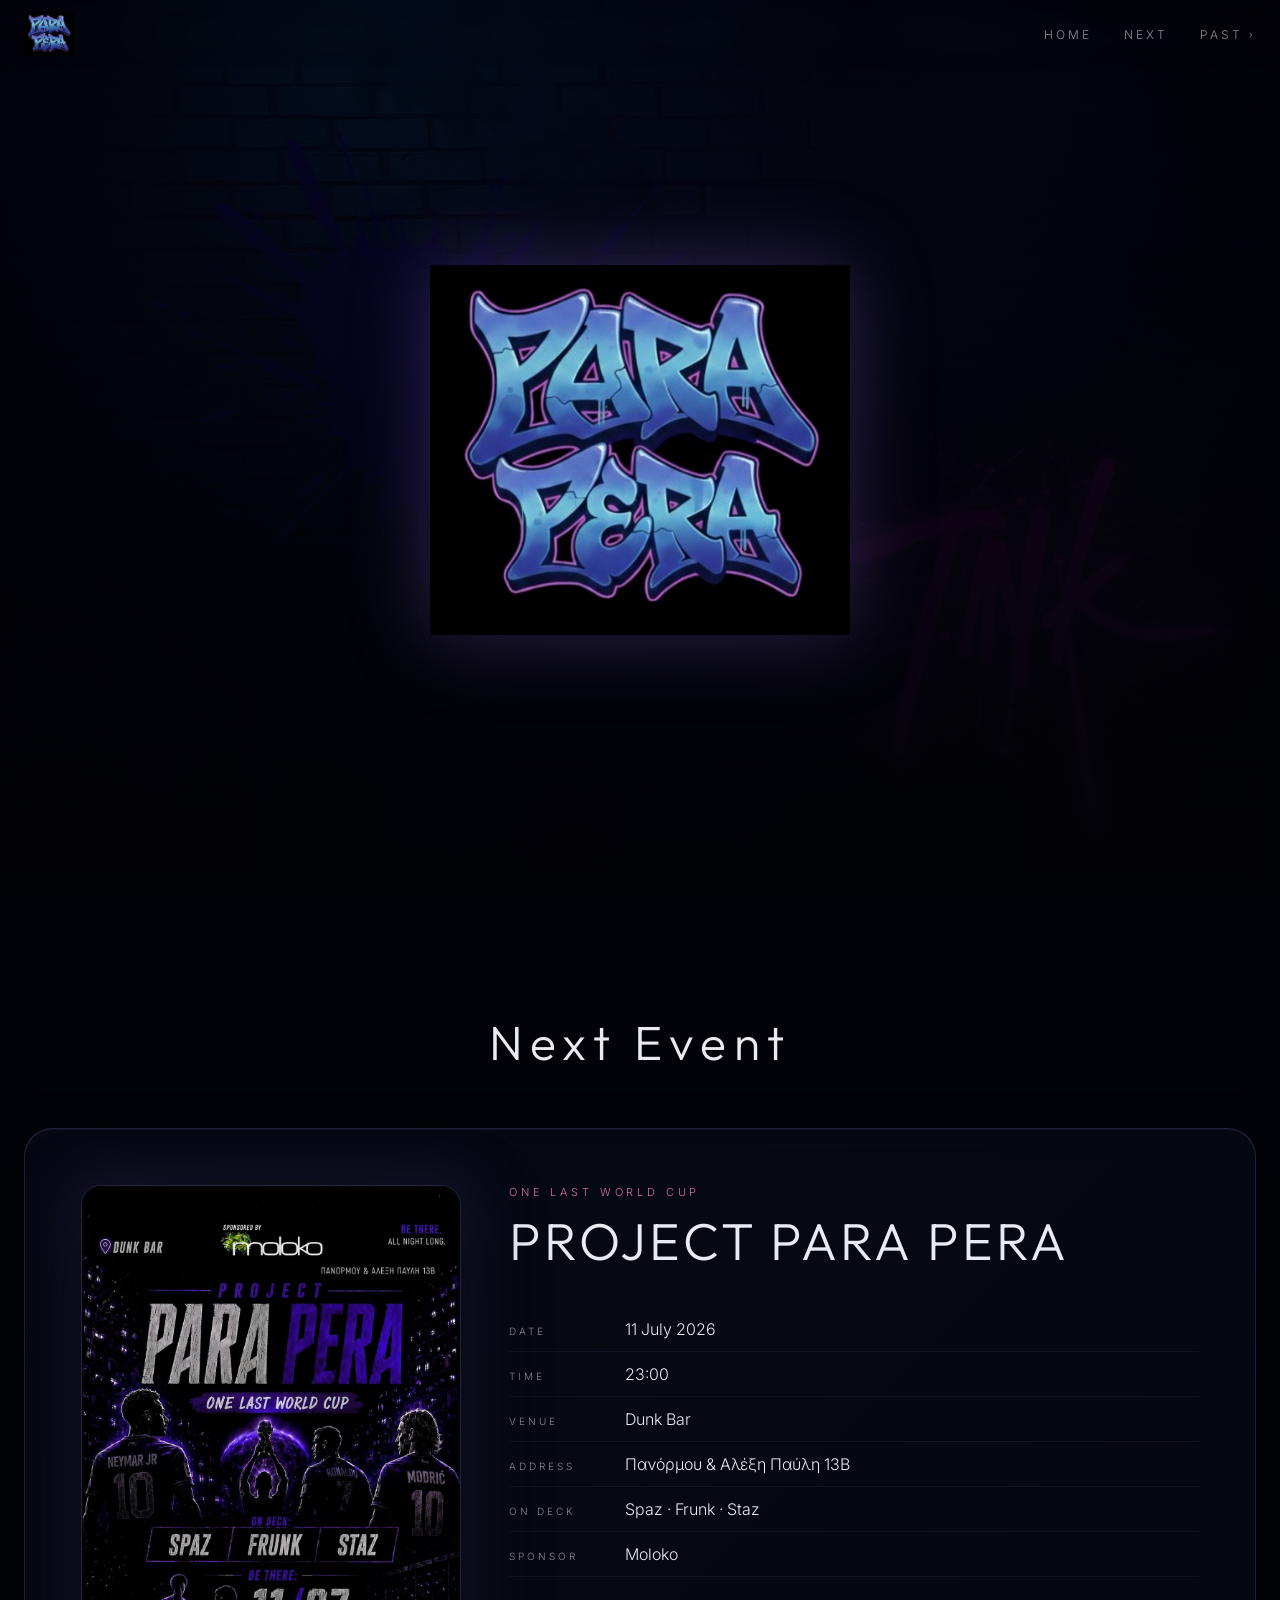
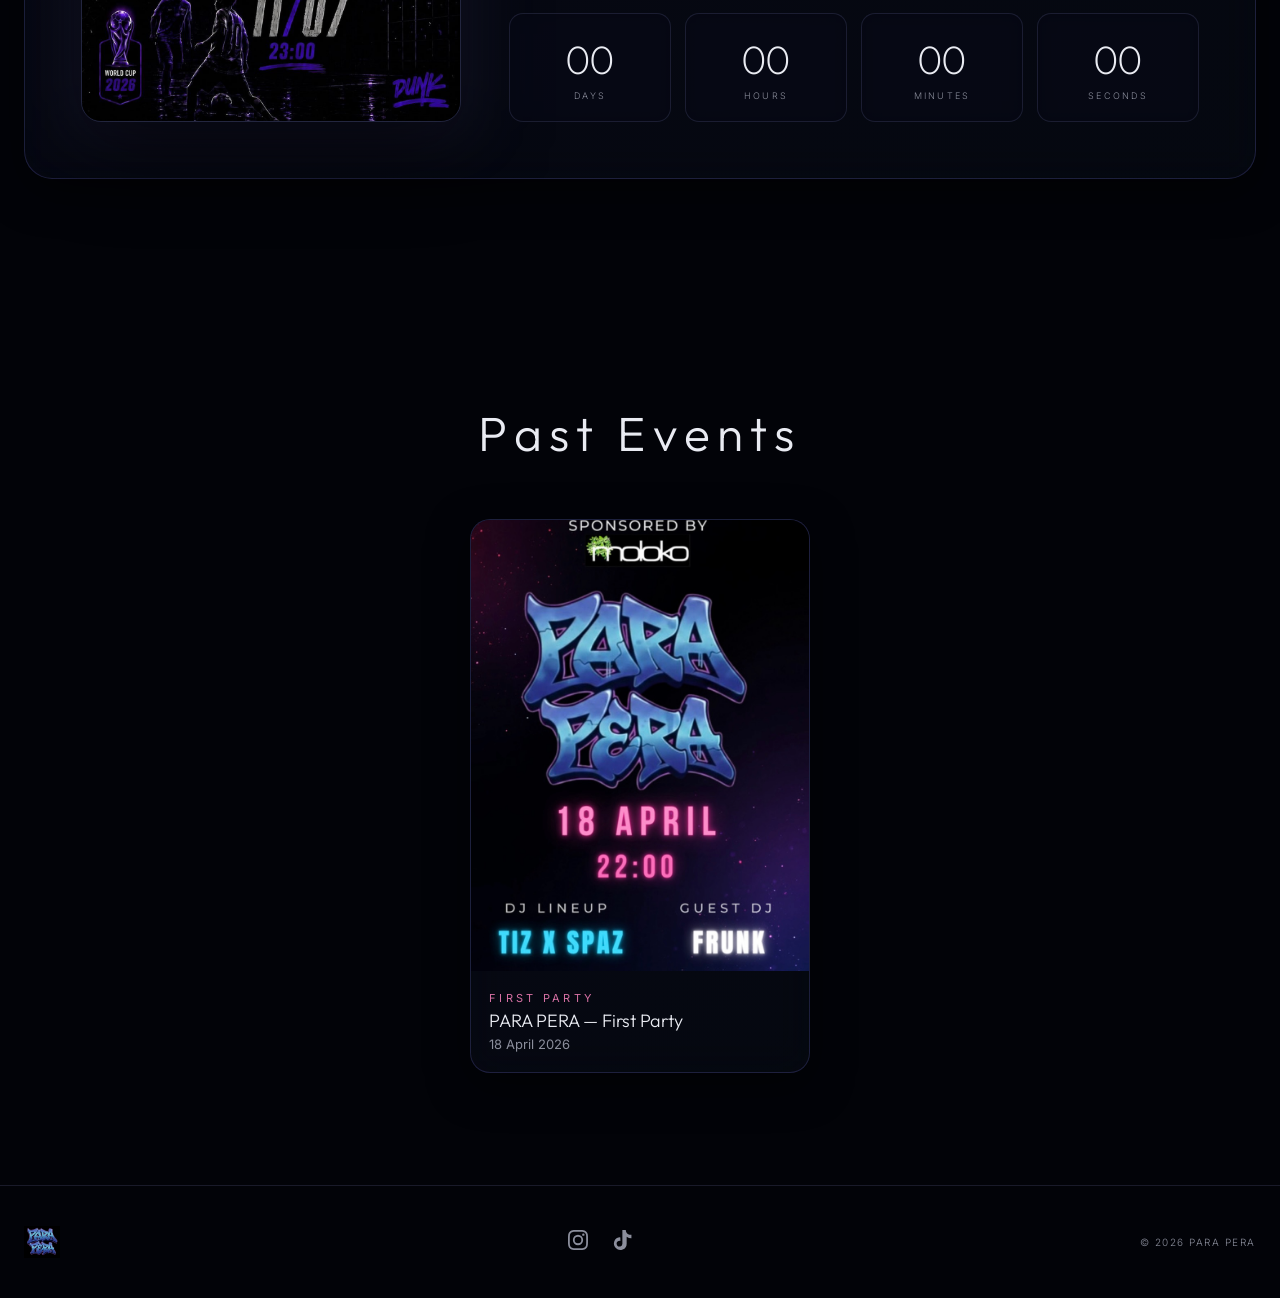
==== index.html @ e9bfa55a "Add files via upload" ====
<!DOCTYPE html>
<html lang="el">
<head>
<meta charset="UTF-8">
<meta name="viewport" content="width=device-width, initial-scale=1">
<title>PARA PERA</title>
<meta name="description" content="Underground luxury nightclub events. Explore the next event, photo gallery, and follow PARA PERA.">
<meta name="theme-color" content="#050505">
<meta property="og:title" content="PARA PERA — We Create Memories">
<meta property="og:description" content="Underground luxury nightclub events. Neon nights, unforgettable memories.">
<meta property="og:type" content="website">
<meta name="twitter:card" content="summary_large_image">

<link rel="preconnect" href="https://fonts.googleapis.com">
<link rel="preconnect" href="https://fonts.gstatic.com" crossorigin>
<link href="https://fonts.googleapis.com/css2?family=Outfit:wght@200;300;400;500&family=Inter:wght@300;400;500&display=swap" rel="stylesheet">
<link rel="stylesheet" href="styles.css">
</head>
<body>

<!--  NAV  -->
<header class="site-nav">
  <div class="nav-inner">
    <a href="#home" class="nav-logo">
      <img src="logo.png" alt="PARA PERA">
    </a>
    <nav class="nav-links">
      <a href="#home" class="nav-link">Home</a>
      <a href="#next" class="nav-link">Next</a>
      <div class="nav-past" id="navPast">
        <button class="nav-past-trigger" id="navPastTrigger">
          Past <span class="chev">›</span>
        </button>
        <div class="glass-card nav-past-menu" id="navPastMenu"></div>
      </div>
    </nav>
    <button class="nav-mobile-btn" id="mobileBtn">Menu</button>
  </div>
  <div class="glass-card nav-mobile-menu" id="mobileMenu">
    <a href="#home" class="nav-link">Home</a>
    <a href="#next" class="nav-link">Next</a>
    <div id="mobilePastList"></div>
  </div>
</header>

<!-- ============ HERO ============ -->
<section class="hero" id="home">
  <div class="hero-purple-bg"></div>
  <video class="hero-video" autoplay muted loop playsinline poster="hero-bg.jpg">
    <source src="hero.mov" type="video/mp4">
    <source src="hero.mov" type="video/quicktime">
  </video>
  <div class="hero-fade"></div>
  <div class="hero-inner">
    <img src="logo.png" alt="PARA PERA" class="hero-logo animate-float">
  </div>
</section>

<!-- ============ NEXT EVENT ============ -->
<section class="section" id="next">
  <div class="section-inner">
    <h2 class="section-title font-display">Next Event</h2>

    <div class="glass-card event-card-lg">
      <div class="event-grid-lg">

        <div class="poster-wrap-lg">
          <div class="poster-glow"></div>
          <img id="nextPoster" src="" alt="Event poster">
        </div>

        <div class="event-info-lg">
          <p id="nextTagline" class="event-tagline-lg"></p>
          <h3 id="nextName" class="event-name-lg font-display"></h3>

          <dl class="event-details-lg">
            <div class="event-row-lg"><dt>Date</dt><dd id="nextDate"></dd></div>
            <div class="event-row-lg"><dt>Time</dt><dd id="nextTime"></dd></div>
            <div class="event-row-lg"><dt>Venue</dt><dd id="nextVenue"></dd></div>
            <div class="event-row-lg"><dt>Address</dt><dd id="nextAddress"></dd></div>
            <div class="event-row-lg"><dt>On Deck</dt><dd id="nextOnDeck"></dd></div>
            <div class="event-row-lg"><dt>Sponsor</dt><dd id="nextSponsor"></dd></div>
          </dl>

          <div class="countdown-lg" id="countdown">
            <div class="countdown-unit-lg"><span class="countdown-num-lg" id="cdD">--</span><span class="countdown-label-lg">Days</span></div>
            <div class="countdown-unit-lg"><span class="countdown-num-lg" id="cdH">--</span><span class="countdown-label-lg">Hours</span></div>
            <div class="countdown-unit-lg"><span class="countdown-num-lg" id="cdM">--</span><span class="countdown-label-lg">Minutes</span></div>
            <div class="countdown-unit-lg"><span class="countdown-num-lg" id="cdS">--</span><span class="countdown-label-lg">Seconds</span></div>
          </div>
        </div>

      </div>
    </div>
  </div>
</section>

<!-- ============ PAST EVENTS ============ -->
<section class="section" id="past">
  <div class="section-inner">
    <h2 class="section-title font-display">Past Events</h2>
    <div class="past-grid" id="pastGrid"></div>
  </div>
</section>

<!-- ============ FOOTER ============ -->
<footer class="site-footer">
  <div class="footer-inner">
    <a href="#home" class="footer-logo"><img src="logo.png" alt="PARA PERA"></a>
    <div class="footer-social">
      <a href="https://www.instagram.com/paraperaproject/" target="_blank" rel="noopener noreferrer" aria-label="Instagram">
        <svg viewBox="0 0 24 24" fill="currentColor"><path d="M12 2c2.717 0 3.056.01 4.122.06 1.065.05 1.79.217 2.428.465.66.254 1.216.598 1.772 1.153.509.5.902 1.105 1.153 1.772.247.637.415 1.363.465 2.428.047 1.066.06 1.405.06 4.122 0 2.717-.01 3.056-.06 4.122-.05 1.065-.218 1.79-.465 2.428a4.883 4.883 0 0 1-1.153 1.772c-.5.508-1.104.902-1.772 1.153-.637.247-1.363.415-2.428.465-1.066.047-1.405.06-4.122.06-2.717 0-3.056-.01-4.122-.06-1.065-.05-1.79-.218-2.428-.465a4.89 4.89 0 0 1-1.772-1.153 4.904 4.904 0 0 1-1.153-1.772c-.248-.637-.415-1.363-.465-2.428C2.013 15.056 2 14.717 2 12c0-2.717.01-3.056.06-4.122.05-1.066.217-1.79.465-2.428a4.88 4.88 0 0 1 1.153-1.772A4.897 4.897 0 0 1 5.45 2.525c.638-.248 1.362-.415 2.428-.465C8.944 2.013 9.283 2 12 2zm0 1.802c-2.67 0-2.987.01-4.04.059-.976.045-1.505.207-1.858.344-.466.181-.8.398-1.15.748-.35.35-.566.683-.747 1.15-.137.353-.3.882-.344 1.857-.05 1.053-.06 1.37-.06 4.04 0 2.67.01 2.987.06 4.04.045.976.207 1.505.344 1.858.181.466.397.8.747 1.15.35.35.684.566 1.15.747.353.137.882.3 1.858.344 1.052.05 1.369.06 4.04.06 2.67 0 2.987-.01 4.04-.06.976-.045 1.505-.207 1.857-.344.467-.181.8-.398 1.15-.748.35-.35.566-.683.747-1.15.137-.352.3-.881.344-1.857.05-1.053.06-1.37.06-4.04 0-2.67-.01-2.987-.06-4.04-.045-.976-.207-1.504-.344-1.857a3.097 3.097 0 0 0-.747-1.15 3.098 3.098 0 0 0-1.15-.748c-.352-.137-.881-.3-1.857-.344-1.053-.05-1.37-.06-4.04-.06zm0 3.064a5.135 5.135 0 1 1 0 10.27 5.135 5.135 0 0 1 0-10.27zm0 8.468a3.333 3.333 0 1 0 0-6.666 3.333 3.333 0 0 0 0 6.666zm6.538-8.671a1.2 1.2 0 1 1-2.4 0 1.2 1.2 0 0 1 2.4 0z"/></svg>
      </a>
      <a href="#" aria-label="TikTok">
        <svg viewBox="0 0 24 24" fill="currentColor"><path d="M19.59 6.69a4.83 4.83 0 0 1-3.77-4.25V2h-3.45v13.67a2.89 2.89 0 0 1-5.2 1.74 2.89 2.89 0 0 1 2.31-4.64 2.93 2.93 0 0 1 .88.13V9.4a6.84 6.84 0 0 0-1-.05A6.33 6.33 0 0 0 5.8 20.1a6.34 6.34 0 0 0 10.86-4.43V8.66a8.16 8.16 0 0 0 4.77 1.52V6.7a4.85 4.85 0 0 1-1.84-.01Z"/></svg>
      </a>
    </div>
    <p class="footer-copy">© <span id="year"></span> PARA PERA</p>
  </div>
</footer>

<!-- ============ LIGHTBOX (shared) ============ -->
<div class="lightbox" id="lightbox">
  <span class="lightbox-close" id="lightboxClose">&times;</span>
  <img id="lightboxImg" src="" alt="">
</div>

<script src="events.js"></script>
<script>
  document.getElementById('year').textContent = new Date().getFullYear();

  /* ---------- NEXT EVENT ---------- */
  document.getElementById('nextPoster').src = NEXT_EVENT.poster;
  document.getElementById('nextTagline').textContent = NEXT_EVENT.tagline;
  document.getElementById('nextName').textContent = NEXT_EVENT.name;
  document.getElementById('nextDate').textContent = NEXT_EVENT.date;
  document.getElementById('nextTime').textContent = NEXT_EVENT.time;
  document.getElementById('nextOnDeck').textContent = NEXT_EVENT.onDeck.join(' · ');
  document.getElementById('nextVenue').textContent = NEXT_EVENT.venue || '';
  document.getElementById('nextAddress').textContent = NEXT_EVENT.address || '';
  document.getElementById('nextSponsor').textContent = NEXT_EVENT.sponsor;

  function updateCountdown(){
    const target = new Date(NEXT_EVENT.iso).getTime();
    const diff = Math.max(0, target - Date.now());
    document.getElementById('cdD').textContent = String(Math.floor(diff/86400000)).padStart(2,'0');
    document.getElementById('cdH').textContent = String(Math.floor((diff/3600000)%24)).padStart(2,'0');
    document.getElementById('cdM').textContent = String(Math.floor((diff/60000)%60)).padStart(2,'0');
    document.getElementById('cdS').textContent = String(Math.floor((diff/1000)%60)).padStart(2,'0');
  }
  updateCountdown();
  setInterval(updateCountdown, 1000);

  /* ---------- NAV: past dropdown (desktop) ---------- */
  const navPastTrigger = document.getElementById('navPastTrigger');
  const navPastMenu = document.getElementById('navPastMenu');
  navPastMenu.innerHTML = PAST_EVENTS.map(e =>
    `<a href="past.html?event=${e.slug}">${e.label}</a>`
  ).join('');

  navPastTrigger.addEventListener('click', ()=>{
    navPastTrigger.classList.toggle('open');
    navPastMenu.classList.toggle('open');
  });
  document.addEventListener('click', (e)=>{
    if(!document.getElementById('navPast').contains(e.target)){
      navPastTrigger.classList.remove('open');
      navPastMenu.classList.remove('open');
    }
  });

  /* ---------- NAV: mobile menu ---------- */
  const mobileBtn = document.getElementById('mobileBtn');
  const mobileMenu = document.getElementById('mobileMenu');
  document.getElementById('mobilePastList').innerHTML =
    '<div style="display:flex;flex-direction:column;gap:10px;margin-top:6px;">' +
    PAST_EVENTS.map(e => `<a href="past.html?event=${e.slug}" class="nav-link">${e.label}</a>`).join('') +
    '</div>';

  mobileBtn.addEventListener('click', ()=>{
    const open = mobileMenu.classList.toggle('open');
    mobileBtn.textContent = open ? 'Close' : 'Menu';
  });

  /* ---------- PAST EVENTS GRID ---------- */
  const pastGrid = document.getElementById('pastGrid');
  if(PAST_EVENTS.length === 0){
    pastGrid.innerHTML = '<div class="empty-note">Δεν υπάρχουν past events ακόμα.</div>';
  } else {
    // Use poster as cover if no photos yet, otherwise first photo
    pastGrid.className = PAST_EVENTS.length === 1 ? 'past-grid-single' : 'past-grid';
    pastGrid.innerHTML = PAST_EVENTS.map(e=>{
      const photos = getPhotoUrls(e);
      const cover = photos.length > 0 ? photos[0] : (e.poster || '');
      const cardClass = PAST_EVENTS.length === 1 ? 'glass-card past-card-single' : 'glass-card past-card';
      return `
        <a href="past.html?event=${e.slug}" class="${cardClass}">
          <div class="past-card-img"><img src="${cover}" alt="${e.name}" loading="lazy"></div>
          <div class="past-card-body">
            <div class="past-card-label">${e.label}</div>
            <div class="past-card-name">${e.name}</div>
            <div class="past-card-date">${e.date}</div>
          </div>
        </a>`;
    }).join('');
  }
</script>

</body>
</html>
---- styles.css ----
/* =========================================================
   PARA PERA — design tokens (ίδια παλέτα/αισθητική με το
   Lovable version: deep midnight, muted violet, glass cards)
   ========================================================= */
:root{
  --background: oklch(0.10 0.018 275);
  --foreground: oklch(0.94 0.01 280);
  --surface: oklch(0.14 0.025 275 / 0.7);
  --surface-elevated: oklch(0.18 0.035 275 / 0.75);
  --accent: oklch(0.55 0.14 280);          /* muted violet */
  --accent-soft: oklch(0.65 0.10 250);     /* dusty blue */
  --accent-pink: oklch(0.68 0.14 350);     /* soft rose */
  --muted: oklch(0.18 0.02 275);
  --muted-foreground: oklch(0.65 0.02 275);
  --border: oklch(0.55 0.08 280 / 0.22);
  --font-display: "Outfit", system-ui, sans-serif;
  --font-sans: "Inter", system-ui, sans-serif;
}

*{margin:0; padding:0; box-sizing:border-box; border-color:var(--border);}
html{scroll-behavior:smooth;}
body{
  background-color:var(--background);
  color:var(--foreground);
  font-family:var(--font-sans);
  overflow-x:hidden;
}
::selection{background:var(--accent); color:#fff;}
a{color:inherit; text-decoration:none;}
img{display:block; max-width:100%;}

.font-display{font-family:var(--font-display);}

/* ---------- shared utility classes ---------- */
.glass-card{
  background:linear-gradient(135deg,
    color-mix(in oklab, var(--accent) 6%, transparent),
    color-mix(in oklab, var(--accent-soft) 4%, transparent));
  backdrop-filter:blur(18px) saturate(120%);
  border:1px solid color-mix(in oklab, var(--accent) 25%, transparent);
  box-shadow:0 12px 40px color-mix(in oklab, black 50%, transparent),
             inset 0 1px 0 color-mix(in oklab, white 6%, transparent);
}
.hairline{border:1px solid color-mix(in oklab, var(--accent) 30%, transparent);}
.soft-glow{text-shadow:0 0 18px color-mix(in oklab, var(--accent) 50%, transparent);}

.eyebrow{
  font-size:10px; font-weight:300; letter-spacing:0.35em; text-transform:uppercase;
  color:var(--accent-pink);
}
.muted{color:var(--muted-foreground);}

/* ---------- animations ---------- */
@keyframes float{
  0%,100%{transform:translateY(0);}
  50%{transform:translateY(-10px);}
}
@keyframes fade-up{
  from{opacity:0; transform:translateY(20px);}
  to{opacity:1; transform:translateY(0);}
}
.animate-float{animation:float 8s ease-in-out infinite;}
.fade-up{opacity:0; animation:fade-up 0.9s ease-out forwards;}

@media (prefers-reduced-motion: reduce){
  .animate-float, .fade-up{animation:none !important; opacity:1 !important;}
}

/* ---------- NAV ---------- */
header.site-nav{
  position:fixed; inset:0 0 auto 0;
  z-index:50;
  backdrop-filter:blur(12px);
}
.nav-inner{
  max-width:1280px; margin:0 auto;
  display:flex; align-items:center; justify-content:space-between;
  padding:12px 24px;
}
.nav-logo img{height:44px; width:auto;}
.nav-links{display:flex; align-items:center; gap:32px;}
.nav-link{
  font-size:12px; font-weight:300; letter-spacing:0.25em; text-transform:uppercase;
  color:var(--muted-foreground);
  transition:color .2s;
}
.nav-link:hover{color:var(--foreground);}

.nav-past{position:relative;}
.nav-past-trigger{
  display:flex; align-items:center; gap:6px;
  background:none; border:none; cursor:pointer;
  font:inherit; font-size:12px; font-weight:300; letter-spacing:0.25em; text-transform:uppercase;
  color:var(--muted-foreground);
}
.nav-past-trigger:hover{color:var(--foreground);}
.nav-past-trigger .chev{transition:transform .2s; font-size:10px;}
.nav-past-trigger.open .chev{transform:rotate(90deg);}

.nav-past-menu{
  position:absolute; left:0; top:calc(100% + 10px);
  display:none;
  min-width:160px;
  border-radius:10px;
  padding:8px;
  flex-direction:column;
  z-index:60;
}
.nav-past-menu.open{display:flex;}
.nav-past-menu a{
  border-radius:6px; padding:8px 12px;
  text-align:center;
  font-size:12px; font-weight:300; letter-spacing:0.25em; text-transform:uppercase;
  color:var(--muted-foreground);
  transition:background .2s, color .2s;
}
.nav-past-menu a:hover{background:color-mix(in oklab, var(--accent) 15%, transparent); color:var(--foreground);}

.nav-mobile-btn{
  display:none;
  border:1px solid var(--border);
  border-radius:6px;
  background:none; color:var(--foreground);
  font:inherit; font-size:10px; letter-spacing:0.2em; text-transform:uppercase;
  padding:6px 12px; cursor:pointer;
}
.nav-mobile-menu{
  display:none;
  margin:0 24px 16px;
  padding:24px;
  flex-direction:column;
  gap:16px;
  border-radius:14px;
}
.nav-mobile-menu.open{display:flex;}

@media (max-width:768px){
  .nav-links{display:none;}
  .nav-mobile-btn{display:inline-block;}
}

/* ---------- HERO ---------- */
.hero{
  position:relative;
  min-height:100vh;
  display:flex; align-items:center; justify-content:center;
  overflow:hidden;
  isolation:isolate;
}
.hero-bg{
  position:absolute; inset:0; z-index:-2;
  background-size:cover; background-position:center;
  opacity:0.25;
}
.hero-video{
  position:absolute; inset:0; z-index:-2;
  width:100%; height:100%;
  object-fit:cover;
  opacity:0.35;
}
.hero-fade{
  position:absolute; inset:0; z-index:-1;
  background:linear-gradient(to bottom,
    color-mix(in oklab, var(--background) 70%, transparent),
    color-mix(in oklab, var(--background) 85%, transparent),
    var(--background));
}
.hero-inner{
  max-width:760px; margin:0 auto;
  display:flex; flex-direction:column; align-items:center;
  text-align:center;
  padding:0 24px;
}
.hero-logo{
  width:260px;
  filter:drop-shadow(0 0 40px rgba(120,90,200,0.35));
}
@media (min-width:640px){ .hero-logo{width:340px;} }
@media (min-width:768px){ .hero-logo{width:420px;} }

.hero-cta{
  margin-top:48px;
  display:inline-flex; align-items:center; gap:12px;
  border-radius:999px;
  padding:12px 32px;
  font-family:var(--font-display);
  font-size:12px; font-weight:300; letter-spacing:0.3em; text-transform:uppercase;
  background:color-mix(in oklab, var(--accent) 20%, transparent);
  transition:background .2s;
}
.hero-cta:hover{background:color-mix(in oklab, var(--accent) 30%, transparent);}
.hero-cta .arrow{color:var(--accent-pink);}

/* ---------- SECTIONS ---------- */
.section{padding:112px 24px; position:relative;}
.section-inner{max-width:1280px; margin:0 auto;}
.section-title{
  text-align:center;
  font-family:var(--font-display);
  font-weight:300;
  letter-spacing:0.15em;
  font-size:clamp(28px, 5vw, 48px);
}

/* ---------- NEXT EVENT CARD ---------- */
.event-card{
  margin-top:56px;
  border-radius:24px;
  padding:24px;
}
@media (min-width:640px){ .event-card{padding:40px;} }

.event-grid{
  display:grid;
  gap:40px;
}
@media (min-width:768px){
  .event-grid{grid-template-columns:minmax(0,360px) minmax(0,1fr); align-items:center;}
}

.poster-wrap{position:relative; margin:0 auto; width:100%; max-width:360px;}
.poster-glow{
  position:absolute; inset:-12px; z-index:-1;
  border-radius:24px;
  background:color-mix(in oklab, var(--accent) 15%, transparent);
  filter:blur(30px);
}
.poster-wrap img{
  width:100%;
  border-radius:16px;
  border:1px solid var(--border);
  box-shadow:0 25px 60px rgba(0,0,0,0.5);
}

.event-tagline{font-size:10px; font-weight:300; letter-spacing:0.35em; text-transform:uppercase; color:var(--accent-pink);}
.event-name{
  margin-top:8px;
  font-family:var(--font-display);
  font-weight:300; letter-spacing:0.08em;
  font-size:clamp(26px, 4vw, 36px);
}

.event-details{margin-top:32px; display:flex; flex-direction:column; gap:12px; font-size:14px;}
.event-row{
  display:grid; grid-template-columns:80px minmax(0,1fr);
  align-items:baseline; gap:12px;
  border-bottom:1px solid color-mix(in oklab, var(--border) 60%, transparent);
  padding-bottom:10px;
}
.event-row dt{font-size:10px; font-weight:300; letter-spacing:0.3em; text-transform:uppercase; color:var(--muted-foreground);}
.event-row dd{font-size:14px; font-weight:300;}

.countdown{margin-top:32px; display:grid; grid-template-columns:repeat(4,1fr); gap:8px;}
@media (min-width:640px){ .countdown{gap:12px;} }
.countdown-unit{
  display:flex; flex-direction:column; align-items:center;
  border:1px solid var(--border);
  background:var(--surface);
  backdrop-filter:blur(8px);
  border-radius:12px;
  padding:16px 8px;
}
.countdown-num{
  font-family:var(--font-display);
  font-weight:200;
  font-size:clamp(20px, 3vw, 28px);
  font-variant-numeric:tabular-nums;
}
.countdown-label{
  margin-top:4px;
  font-size:9px; font-weight:300; letter-spacing:0.25em; text-transform:uppercase;
  color:var(--muted-foreground);
}

/* ---------- PAST EVENTS GRID (index page) ---------- */
.past-grid{
  margin-top:56px;
  display:grid;
  grid-template-columns:repeat(auto-fill, minmax(220px, 1fr));
  gap:20px;
}
.past-card{
  border-radius:18px;
  overflow:hidden;
  display:block;
  transition:transform .25s;
}
.past-card:hover{transform:translateY(-4px);}
.past-card-img{aspect-ratio:4/5; overflow:hidden;}
.past-card-img img{width:100%; height:100%; object-fit:cover; transition:transform .4s;}
.past-card:hover .past-card-img img{transform:scale(1.06);}
.past-card-body{padding:16px;}
.past-card-label{font-size:10px; letter-spacing:0.3em; text-transform:uppercase; color:var(--accent-pink);}
.past-card-date{margin-top:4px; font-size:13px; color:var(--muted-foreground);}

/* ---------- PAST EVENT DETAIL PAGE ---------- */
.event-photos{
  margin-top:40px;
  display:grid;
  grid-template-columns:repeat(2,1fr);
  gap:12px;
}
@media (min-width:640px){ .event-photos{grid-template-columns:repeat(3,1fr);} }
.event-photo{
  display:block;
  aspect-ratio:1;
  overflow:hidden;
  border-radius:12px;
  border:1px solid var(--border);
}
.event-photo img{width:100%; height:100%; object-fit:cover; transition:transform .5s;}
.event-photo:hover img{transform:scale(1.05);}

.back-link{
  font-size:12px; font-weight:300; letter-spacing:0.25em; text-transform:uppercase;
  color:var(--muted-foreground);
}
.back-link:hover{color:var(--foreground);}

/* ---------- LIGHTBOX ---------- */
.lightbox{
  position:fixed; inset:0;
  background:rgba(2,2,6,0.92);
  display:none; align-items:center; justify-content:center;
  z-index:1000; padding:24px;
}
.lightbox.active{display:flex;}
.lightbox img{max-width:90vw; max-height:85vh; border-radius:10px; box-shadow:0 0 60px rgba(120,90,200,0.25);}
.lightbox-close{
  position:absolute; top:24px; right:32px;
  font-size:32px; line-height:1; cursor:pointer; color:var(--foreground);
}

/* ---------- FOOTER ---------- */
footer.site-footer{
  border-top:1px solid var(--border);
  padding:40px 24px;
}
.footer-inner{
  max-width:1280px; margin:0 auto;
  display:flex; flex-direction:column; align-items:center; gap:20px;
  text-align:center;
}
@media (min-width:640px){
  .footer-inner{flex-direction:row; justify-content:space-between; text-align:left;}
}
.footer-logo img{height:32px;}
.footer-social{display:flex; align-items:center; gap:20px;}
.footer-social a{color:var(--muted-foreground); transition:color .2s;}
.footer-social a:hover{color:var(--accent-pink);}
.footer-social svg{width:24px; height:24px;}
.footer-copy{font-size:10px; font-weight:300; letter-spacing:0.15em; text-transform:uppercase; color:var(--muted-foreground);}

/* ---------- EMPTY STATE ---------- */
.empty-note{
  grid-column:1/-1;
  text-align:center;
  padding:48px 20px;
  color:var(--muted-foreground);
  border:1px dashed var(--border);
  border-radius:14px;
  font-size:14px;
}

/* =========================================================
   HERO — dark purple gradient background + video overlay
   ========================================================= */
.hero-purple-bg{
  position:absolute; inset:0; z-index:-3;
  background:
    radial-gradient(ellipse 80% 60% at 50% 30%,
      oklch(0.18 0.08 290) 0%,
      oklch(0.12 0.05 280) 40%,
      oklch(0.08 0.02 275) 100%);
}

/* =========================================================
   NEXT EVENT — large card (matches Lovable screenshot style)
   ========================================================= */
.event-card-lg{
  margin-top:56px;
  border-radius:28px;
  padding:40px;
}
@media (min-width:640px){ .event-card-lg{padding:56px;} }

.event-grid-lg{
  display:grid;
  gap:48px;
  align-items:start;
}
@media (min-width:820px){
  .event-grid-lg{
    grid-template-columns:380px minmax(0,1fr);
    align-items:center;
  }
}

/* poster */
.poster-wrap-lg{
  position:relative;
  width:100%;
  max-width:420px;
  margin:0 auto;
}
.poster-wrap-lg img{
  width:100%;
  border-radius:20px;
  border:1px solid var(--border);
  box-shadow:0 32px 80px rgba(0,0,0,0.6);
  display:block;
}

/* info side */
.event-info-lg{ display:flex; flex-direction:column; gap:0; }

.event-tagline-lg{
  font-size:11px; font-weight:300; letter-spacing:0.35em; text-transform:uppercase;
  color:var(--accent-pink);
  margin-bottom:14px;
}
.event-name-lg{
  font-family:var(--font-display);
  font-weight:300;
  font-size:clamp(34px, 4.5vw, 52px);
  letter-spacing:0.06em;
  line-height:1.1;
  margin-bottom:36px;
}

.event-details-lg{
  display:flex;
  flex-direction:column;
  gap:0;
  margin-bottom:36px;
}
.event-row-lg{
  display:grid;
  grid-template-columns:100px minmax(0,1fr);
  align-items:baseline;
  gap:16px;
  border-bottom:1px solid color-mix(in oklab, var(--border) 50%, transparent);
  padding:12px 0;
}
.event-row-lg dt{
  font-size:10px; font-weight:300;
  letter-spacing:0.3em; text-transform:uppercase;
  color:var(--muted-foreground);
}
.event-row-lg dd{
  font-size:16px; font-weight:300;
  color:var(--foreground);
}

/* countdown */
.countdown-lg{
  display:grid;
  grid-template-columns:repeat(4,1fr);
  gap:10px;
}
@media (min-width:640px){ .countdown-lg{ gap:14px; } }

.countdown-unit-lg{
  display:flex; flex-direction:column; align-items:center;
  background:var(--surface);
  border:1px solid var(--border);
  backdrop-filter:blur(8px);
  border-radius:14px;
  padding:20px 8px;
}
.countdown-num-lg{
  font-family:var(--font-display);
  font-weight:200;
  font-size:clamp(28px, 3.5vw, 40px);
  font-variant-numeric:tabular-nums;
  color:var(--foreground);
}
.countdown-label-lg{
  margin-top:6px;
  font-size:9px; font-weight:300;
  letter-spacing:0.25em; text-transform:uppercase;
  color:var(--muted-foreground);
}

/* past grid — single card centered */
.past-grid-single{
  margin-top:56px;
  display:flex;
  justify-content:center;
}
.past-card-single{
  width:100%;
  max-width:340px;
  border-radius:20px;
  overflow:hidden;
  display:block;
  transition:transform .25s;
}
.past-card-single:hover{ transform:translateY(-5px); }
.past-card-single .past-card-img{ aspect-ratio:3/4; overflow:hidden; }
.past-card-single .past-card-img img{ width:100%; height:100%; object-fit:cover; transition:transform .4s; }
.past-card-single:hover .past-card-img img{ transform:scale(1.06); }
.past-card-single .past-card-body{ padding:20px 18px; }
.past-card-single .past-card-label{ font-size:11px; letter-spacing:0.3em; text-transform:uppercase; color:var(--accent-pink); }
.past-card-single .past-card-name{ margin-top:4px; font-family:var(--font-display); font-size:18px; font-weight:300; }
.past-card-single .past-card-date{ margin-top:4px; font-size:13px; color:var(--muted-foreground); }
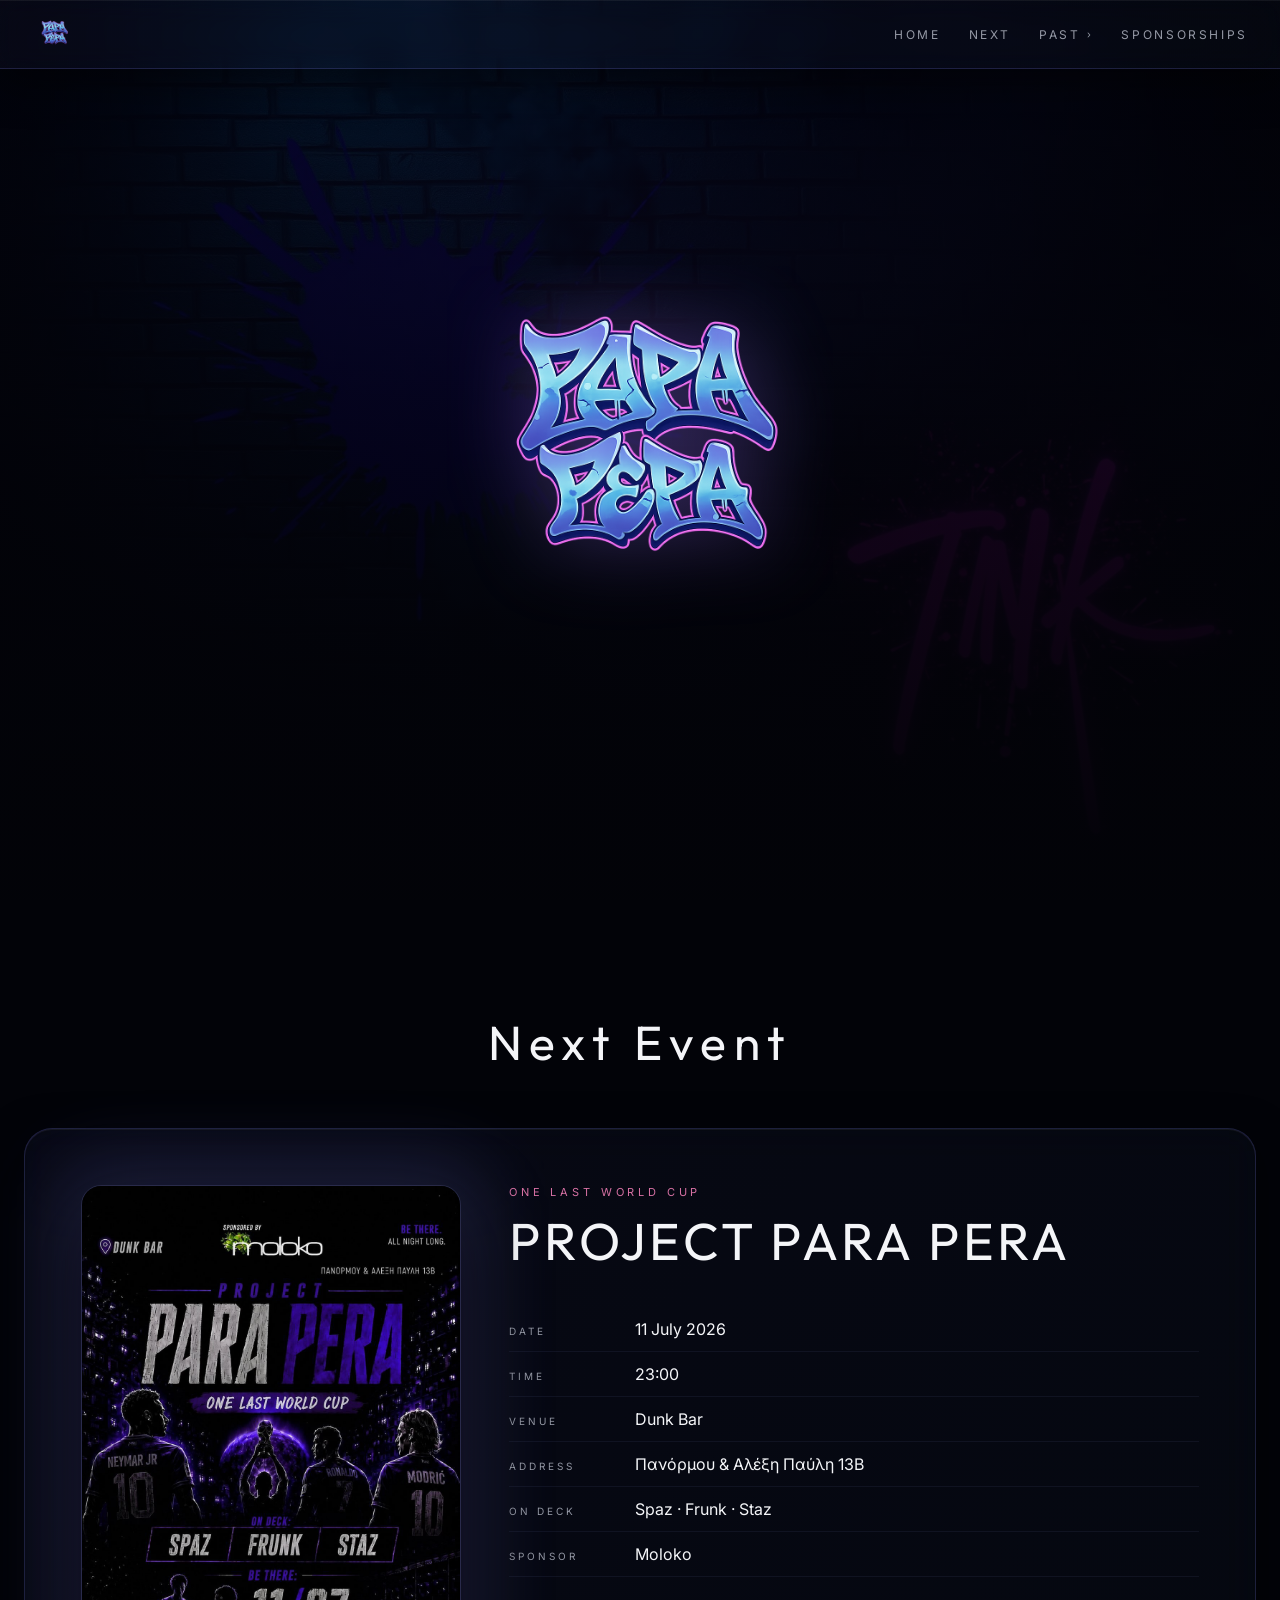
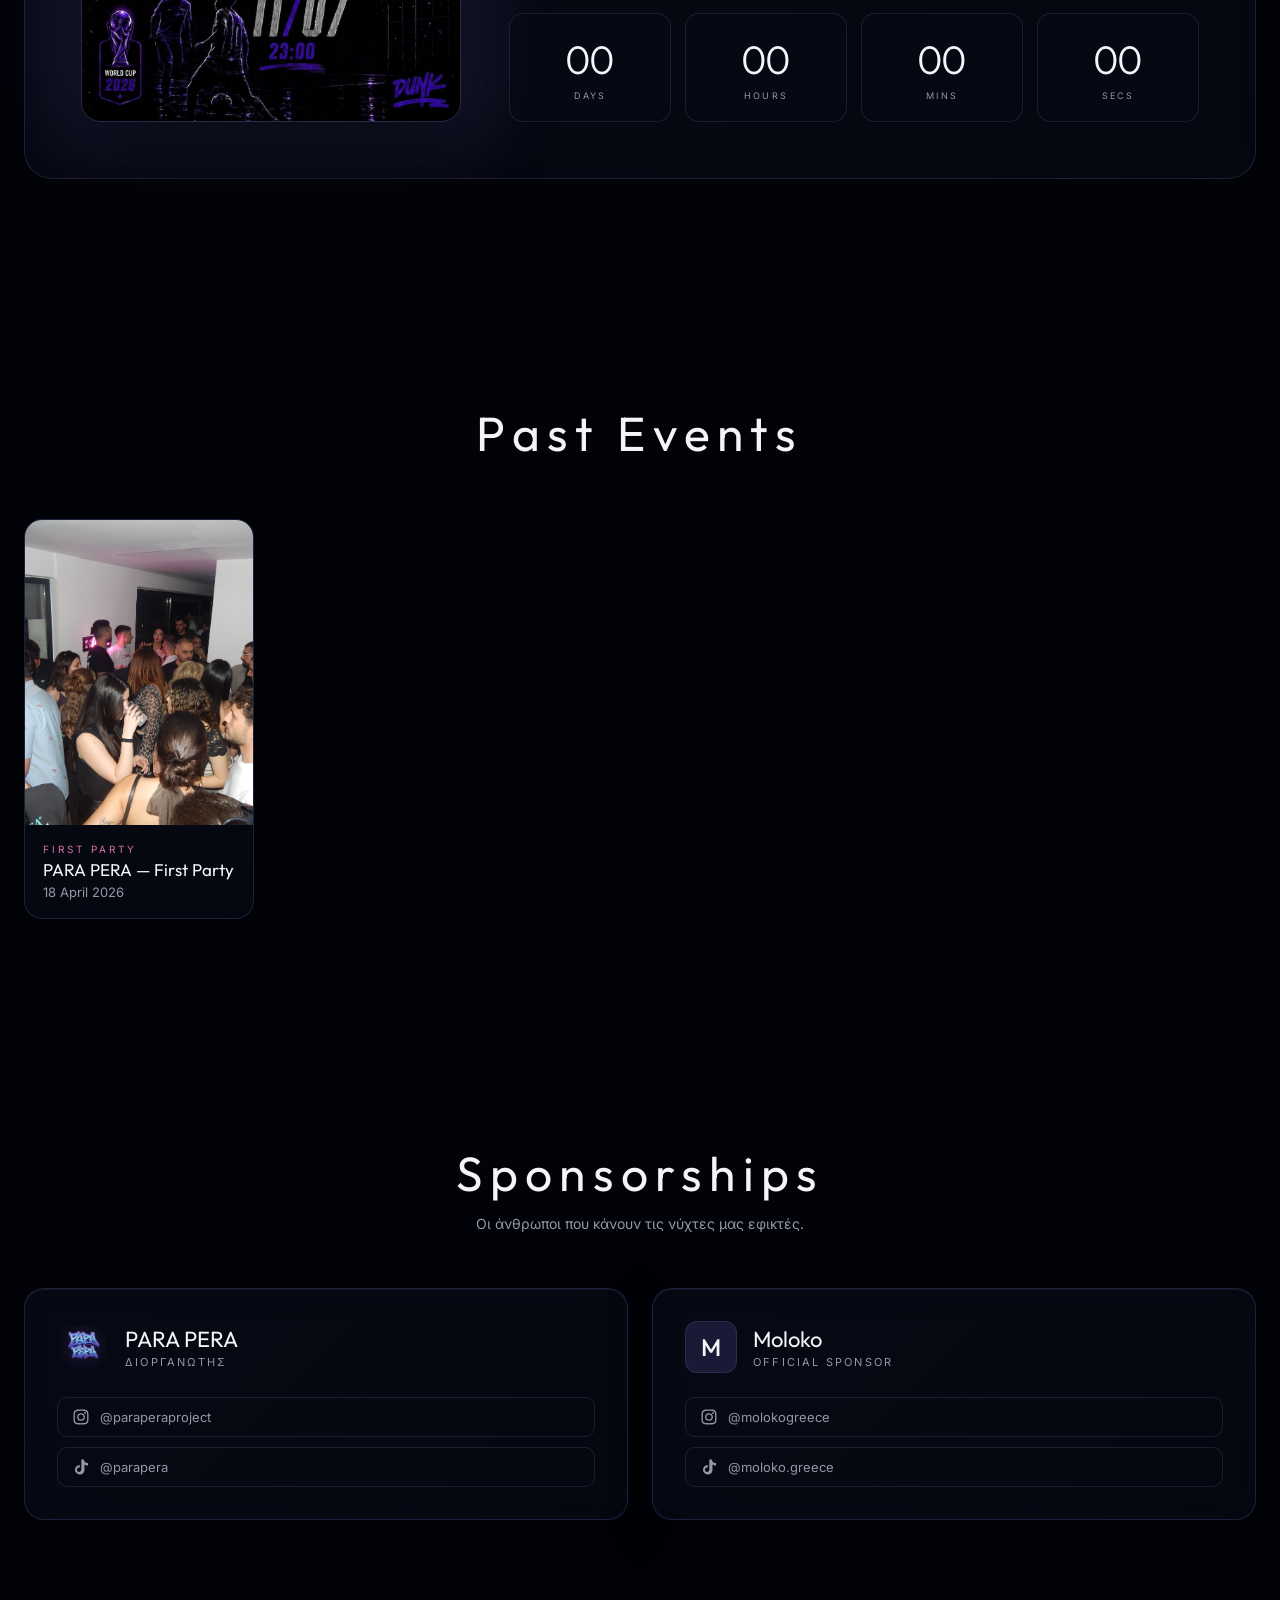
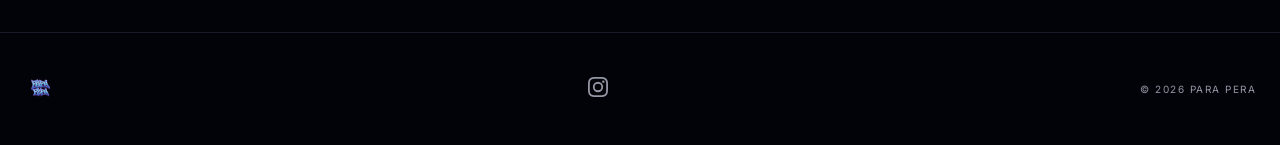
==== commit 3e67db62: "Add files via upload sponsorships,photos from last party" ====
--- a/index.html
+++ b/index.html
@@ -3,47 +3,50 @@
 <head>
 <meta charset="UTF-8">
 <meta name="viewport" content="width=device-width, initial-scale=1">
-<title>PARA PERA</title>
+<title>PARA PERA — We Don't Throw Parties. We Create Memories.</title>
 <meta name="description" content="Underground luxury nightclub events. Explore the next event, photo gallery, and follow PARA PERA.">
-<meta name="theme-color" content="#050505">
-<meta property="og:title" content="PARA PERA — We Create Memories">
+<meta property="og:title"       content="PARA PERA — We Create Memories">
 <meta property="og:description" content="Underground luxury nightclub events. Neon nights, unforgettable memories.">
-<meta property="og:type" content="website">
-<meta name="twitter:card" content="summary_large_image">
-
+<meta property="og:type"        content="website">
+<meta name="theme-color"        content="#050505">
 <link rel="preconnect" href="https://fonts.googleapis.com">
 <link rel="preconnect" href="https://fonts.gstatic.com" crossorigin>
-<link href="https://fonts.googleapis.com/css2?family=Outfit:wght@200;300;400;500&family=Inter:wght@300;400;500&display=swap" rel="stylesheet">
+<link href="https://fonts.googleapis.com/css2?family=Outfit:wght@200;300;400;500;600&family=Inter:wght@300;400;500&display=swap" rel="stylesheet">
 <link rel="stylesheet" href="styles.css">
 </head>
 <body>
 
-<!--  NAV  -->
-<header class="site-nav">
+<!-- ═══ NAV ═══════════════════════════════════════════════ -->
+<header class="site-nav glass-card" style="border-radius:0; border-left:none; border-right:none; border-top:none;">
   <div class="nav-inner">
-    <a href="#home" class="nav-logo">
-      <img src="logo.png" alt="PARA PERA">
-    </a>
+    <a href="#home" class="nav-logo"><img src="logo.png" alt="PARA PERA"></a>
+
     <nav class="nav-links">
       <a href="#home" class="nav-link">Home</a>
       <a href="#next" class="nav-link">Next</a>
+
       <div class="nav-past" id="navPast">
         <button class="nav-past-trigger" id="navPastTrigger">
           Past <span class="chev">›</span>
         </button>
         <div class="glass-card nav-past-menu" id="navPastMenu"></div>
       </div>
+
+      <a href="#sponsorships" class="nav-link">Sponsorships</a>
     </nav>
+
     <button class="nav-mobile-btn" id="mobileBtn">Menu</button>
   </div>
+
   <div class="glass-card nav-mobile-menu" id="mobileMenu">
-    <a href="#home" class="nav-link">Home</a>
-    <a href="#next" class="nav-link">Next</a>
+    <a href="#home"          class="nav-link" onclick="closeMobile()">Home</a>
+    <a href="#next"          class="nav-link" onclick="closeMobile()">Next</a>
     <div id="mobilePastList"></div>
+    <a href="#sponsorships"  class="nav-link" onclick="closeMobile()">Sponsorships</a>
   </div>
 </header>
 
-<!-- ============ HERO ============ -->
+<!-- ═══ HERO ═══════════════════════════════════════════════ -->
 <section class="hero" id="home">
   <div class="hero-purple-bg"></div>
   <video class="hero-video" autoplay muted loop playsinline poster="hero-bg.jpg">
@@ -56,37 +59,37 @@
   </div>
 </section>
 
-<!-- ============ NEXT EVENT ============ -->
+<!-- ═══ NEXT EVENT ═════════════════════════════════════════ -->
 <section class="section" id="next">
   <div class="section-inner">
     <h2 class="section-title font-display">Next Event</h2>
 
-    <div class="glass-card event-card-lg">
-      <div class="event-grid-lg">
-
-        <div class="poster-wrap-lg">
+    <div class="glass-card event-card">
+      <div class="event-grid">
+
+        <div class="poster-wrap">
           <div class="poster-glow"></div>
           <img id="nextPoster" src="" alt="Event poster">
         </div>
 
-        <div class="event-info-lg">
-          <p id="nextTagline" class="event-tagline-lg"></p>
-          <h3 id="nextName" class="event-name-lg font-display"></h3>
-
-          <dl class="event-details-lg">
-            <div class="event-row-lg"><dt>Date</dt><dd id="nextDate"></dd></div>
-            <div class="event-row-lg"><dt>Time</dt><dd id="nextTime"></dd></div>
-            <div class="event-row-lg"><dt>Venue</dt><dd id="nextVenue"></dd></div>
-            <div class="event-row-lg"><dt>Address</dt><dd id="nextAddress"></dd></div>
-            <div class="event-row-lg"><dt>On Deck</dt><dd id="nextOnDeck"></dd></div>
-            <div class="event-row-lg"><dt>Sponsor</dt><dd id="nextSponsor"></dd></div>
+        <div class="event-info">
+          <p  id="nextTagline" class="event-eyebrow"></p>
+          <h3 id="nextName"    class="event-title font-display"></h3>
+
+          <dl class="event-dl">
+            <div class="event-row"><dt>Date</dt>    <dd id="nDate"></dd></div>
+            <div class="event-row"><dt>Time</dt>    <dd id="nTime"></dd></div>
+            <div class="event-row"><dt>Venue</dt>   <dd id="nVenue"></dd></div>
+            <div class="event-row"><dt>Address</dt> <dd id="nAddress"></dd></div>
+            <div class="event-row"><dt>On Deck</dt> <dd id="nOnDeck"></dd></div>
+            <div class="event-row"><dt>Sponsor</dt> <dd id="nSponsor"></dd></div>
           </dl>
 
-          <div class="countdown-lg" id="countdown">
-            <div class="countdown-unit-lg"><span class="countdown-num-lg" id="cdD">--</span><span class="countdown-label-lg">Days</span></div>
-            <div class="countdown-unit-lg"><span class="countdown-num-lg" id="cdH">--</span><span class="countdown-label-lg">Hours</span></div>
-            <div class="countdown-unit-lg"><span class="countdown-num-lg" id="cdM">--</span><span class="countdown-label-lg">Minutes</span></div>
-            <div class="countdown-unit-lg"><span class="countdown-num-lg" id="cdS">--</span><span class="countdown-label-lg">Seconds</span></div>
+          <div class="countdown">
+            <div class="cd-unit"><span class="cd-num" id="cdD">--</span><span class="cd-label">Days</span></div>
+            <div class="cd-unit"><span class="cd-num" id="cdH">--</span><span class="cd-label">Hours</span></div>
+            <div class="cd-unit"><span class="cd-num" id="cdM">--</span><span class="cd-label">Mins</span></div>
+            <div class="cd-unit"><span class="cd-num" id="cdS">--</span><span class="cd-label">Secs</span></div>
           </div>
         </div>
 
@@ -95,116 +98,163 @@
   </div>
 </section>
 
-<!-- ============ PAST EVENTS ============ -->
+<!-- ═══ PAST EVENTS ════════════════════════════════════════ -->
 <section class="section" id="past">
   <div class="section-inner">
     <h2 class="section-title font-display">Past Events</h2>
-    <div class="past-grid" id="pastGrid"></div>
-  </div>
-</section>
-
-<!-- ============ FOOTER ============ -->
+    <div id="pastGrid"></div>
+  </div>
+</section>
+
+<!-- ═══ SPONSORSHIPS ═══════════════════════════════════════ -->
+<section class="section" id="sponsorships">
+  <div class="section-inner">
+    <h2 class="section-title font-display">Sponsorships</h2>
+    <p class="section-sub muted">Οι άνθρωποι που κάνουν τις νύχτες μας εφικτές.</p>
+
+    <div class="sponsors-row">
+
+      <!-- PARA PERA -->
+      <div class="glass-card sponsor-card">
+        <div class="sponsor-header">
+          <img src="logo.png" alt="PARA PERA" class="sponsor-logo-img">
+          <div>
+            <div class="sponsor-name font-display">PARA PERA</div>
+            <div class="sponsor-role">Διοργανωτής</div>
+          </div>
+        </div>
+        <div class="sponsor-links">
+          <a href="https://www.instagram.com/paraperaproject/" target="_blank" rel="noopener" class="sponsor-link">
+            <svg viewBox="0 0 24 24" fill="currentColor"><path d="M12 2c2.717 0 3.056.01 4.122.06 1.065.05 1.79.217 2.428.465.66.254 1.216.598 1.772 1.153.509.5.902 1.105 1.153 1.772.247.637.415 1.363.465 2.428.047 1.066.06 1.405.06 4.122 0 2.717-.01 3.056-.06 4.122-.05 1.065-.218 1.79-.465 2.428a4.883 4.883 0 0 1-1.153 1.772c-.5.508-1.104.902-1.772 1.153-.637.247-1.363.415-2.428.465-1.066.047-1.405.06-4.122.06-2.717 0-3.056-.01-4.122-.06-1.065-.05-1.79-.218-2.428-.465a4.89 4.89 0 0 1-1.772-1.153 4.904 4.904 0 0 1-1.153-1.772c-.248-.637-.415-1.363-.465-2.428C2.013 15.056 2 14.717 2 12c0-2.717.01-3.056.06-4.122.05-1.066.217-1.79.465-2.428a4.88 4.88 0 0 1 1.153-1.772A4.897 4.897 0 0 1 5.45 2.525c.638-.248 1.362-.415 2.428-.465C8.944 2.013 9.283 2 12 2zm0 1.802c-2.67 0-2.987.01-4.04.059-.976.045-1.505.207-1.858.344-.466.181-.8.398-1.15.748-.35.35-.566.683-.747 1.15-.137.353-.3.882-.344 1.857-.05 1.053-.06 1.37-.06 4.04 0 2.67.01 2.987.06 4.04.045.976.207 1.505.344 1.858.181.466.397.8.747 1.15.35.35.684.566 1.15.747.353.137.882.3 1.858.344 1.052.05 1.369.06 4.04.06 2.67 0 2.987-.01 4.04-.06.976-.045 1.505-.207 1.857-.344.467-.181.8-.398 1.15-.748.35-.35.566-.683.747-1.15.137-.352.3-.881.344-1.857.05-1.053.06-1.37.06-4.04 0-2.67-.01-2.987-.06-4.04-.045-.976-.207-1.504-.344-1.857a3.097 3.097 0 0 0-.747-1.15 3.098 3.098 0 0 0-1.15-.748c-.352-.137-.881-.3-1.857-.344-1.053-.05-1.37-.06-4.04-.06zm0 3.064a5.135 5.135 0 1 1 0 10.27 5.135 5.135 0 0 1 0-10.27zm0 8.468a3.333 3.333 0 1 0 0-6.666 3.333 3.333 0 0 0 0 6.666zm6.538-8.671a1.2 1.2 0 1 1-2.4 0 1.2 1.2 0 0 1 2.4 0z"/></svg>
+            <span>@paraperaproject</span>
+          </a>
+          <a href="#" class="sponsor-link">
+            <svg viewBox="0 0 24 24" fill="currentColor"><path d="M19.59 6.69a4.83 4.83 0 0 1-3.77-4.25V2h-3.45v13.67a2.89 2.89 0 0 1-5.2 1.74 2.89 2.89 0 0 1 2.31-4.64 2.93 2.93 0 0 1 .88.13V9.4a6.84 6.84 0 0 0-1-.05A6.33 6.33 0 0 0 5.8 20.1a6.34 6.34 0 0 0 10.86-4.43V8.66a8.16 8.16 0 0 0 4.77 1.52V6.7a4.85 4.85 0 0 1-1.84-.01Z"/></svg>
+            <span>@parapera</span>
+          </a>
+        </div>
+      </div>
+
+      <!-- MOLOKO -->
+      <div class="glass-card sponsor-card">
+        <div class="sponsor-header">
+          <div class="sponsor-logo-m">M</div>
+          <div>
+            <div class="sponsor-name font-display">Moloko</div>
+            <div class="sponsor-role">Official Sponsor</div>
+          </div>
+        </div>
+        <div class="sponsor-links">
+          <a href="https://www.instagram.com/molokogreece/" target="_blank" rel="noopener" class="sponsor-link">
+            <svg viewBox="0 0 24 24" fill="currentColor"><path d="M12 2c2.717 0 3.056.01 4.122.06 1.065.05 1.79.217 2.428.465.66.254 1.216.598 1.772 1.153.509.5.902 1.105 1.153 1.772.247.637.415 1.363.465 2.428.047 1.066.06 1.405.06 4.122 0 2.717-.01 3.056-.06 4.122-.05 1.065-.218 1.79-.465 2.428a4.883 4.883 0 0 1-1.153 1.772c-.5.508-1.104.902-1.772 1.153-.637.247-1.363.415-2.428.465-1.066.047-1.405.06-4.122.06-2.717 0-3.056-.01-4.122-.06-1.065-.05-1.79-.218-2.428-.465a4.89 4.89 0 0 1-1.772-1.153 4.904 4.904 0 0 1-1.153-1.772c-.248-.637-.415-1.363-.465-2.428C2.013 15.056 2 14.717 2 12c0-2.717.01-3.056.06-4.122.05-1.066.217-1.79.465-2.428a4.88 4.88 0 0 1 1.153-1.772A4.897 4.897 0 0 1 5.45 2.525c.638-.248 1.362-.415 2.428-.465C8.944 2.013 9.283 2 12 2zm0 1.802c-2.67 0-2.987.01-4.04.059-.976.045-1.505.207-1.858.344-.466.181-.8.398-1.15.748-.35.35-.566.683-.747 1.15-.137.353-.3.882-.344 1.857-.05 1.053-.06 1.37-.06 4.04 0 2.67.01 2.987.06 4.04.045.976.207 1.505.344 1.858.181.466.397.8.747 1.15.35.35.684.566 1.15.747.353.137.882.3 1.858.344 1.052.05 1.369.06 4.04.06 2.67 0 2.987-.01 4.04-.06.976-.045 1.505-.207 1.857-.344.467-.181.8-.398 1.15-.748.35-.35.566-.683.747-1.15.137-.352.3-.881.344-1.857.05-1.053.06-1.37.06-4.04 0-2.67-.01-2.987-.06-4.04-.045-.976-.207-1.504-.344-1.857a3.097 3.097 0 0 0-.747-1.15 3.098 3.098 0 0 0-1.15-.748c-.352-.137-.881-.3-1.857-.344-1.053-.05-1.37-.06-4.04-.06zm0 3.064a5.135 5.135 0 1 1 0 10.27 5.135 5.135 0 0 1 0-10.27zm0 8.468a3.333 3.333 0 1 0 0-6.666 3.333 3.333 0 0 0 0 6.666zm6.538-8.671a1.2 1.2 0 1 1-2.4 0 1.2 1.2 0 0 1 2.4 0z"/></svg>
+            <span>@molokogreece</span>
+          </a>
+          <a href="https://www.tiktok.com/@moloko.greece" target="_blank" rel="noopener" class="sponsor-link">
+            <svg viewBox="0 0 24 24" fill="currentColor"><path d="M19.59 6.69a4.83 4.83 0 0 1-3.77-4.25V2h-3.45v13.67a2.89 2.89 0 0 1-5.2 1.74 2.89 2.89 0 0 1 2.31-4.64 2.93 2.93 0 0 1 .88.13V9.4a6.84 6.84 0 0 0-1-.05A6.33 6.33 0 0 0 5.8 20.1a6.34 6.34 0 0 0 10.86-4.43V8.66a8.16 8.16 0 0 0 4.77 1.52V6.7a4.85 4.85 0 0 1-1.84-.01Z"/></svg>
+            <span>@moloko.greece</span>
+          </a>
+        </div>
+      </div>
+
+    </div>
+  </div>
+</section>
+
+<!-- ═══ FOOTER ══════════════════════════════════════════════ -->
 <footer class="site-footer">
   <div class="footer-inner">
     <a href="#home" class="footer-logo"><img src="logo.png" alt="PARA PERA"></a>
     <div class="footer-social">
-      <a href="https://www.instagram.com/paraperaproject/" target="_blank" rel="noopener noreferrer" aria-label="Instagram">
+      <a href="https://www.instagram.com/paraperaproject/" target="_blank" rel="noopener" aria-label="Instagram">
         <svg viewBox="0 0 24 24" fill="currentColor"><path d="M12 2c2.717 0 3.056.01 4.122.06 1.065.05 1.79.217 2.428.465.66.254 1.216.598 1.772 1.153.509.5.902 1.105 1.153 1.772.247.637.415 1.363.465 2.428.047 1.066.06 1.405.06 4.122 0 2.717-.01 3.056-.06 4.122-.05 1.065-.218 1.79-.465 2.428a4.883 4.883 0 0 1-1.153 1.772c-.5.508-1.104.902-1.772 1.153-.637.247-1.363.415-2.428.465-1.066.047-1.405.06-4.122.06-2.717 0-3.056-.01-4.122-.06-1.065-.05-1.79-.218-2.428-.465a4.89 4.89 0 0 1-1.772-1.153 4.904 4.904 0 0 1-1.153-1.772c-.248-.637-.415-1.363-.465-2.428C2.013 15.056 2 14.717 2 12c0-2.717.01-3.056.06-4.122.05-1.066.217-1.79.465-2.428a4.88 4.88 0 0 1 1.153-1.772A4.897 4.897 0 0 1 5.45 2.525c.638-.248 1.362-.415 2.428-.465C8.944 2.013 9.283 2 12 2zm0 1.802c-2.67 0-2.987.01-4.04.059-.976.045-1.505.207-1.858.344-.466.181-.8.398-1.15.748-.35.35-.566.683-.747 1.15-.137.353-.3.882-.344 1.857-.05 1.053-.06 1.37-.06 4.04 0 2.67.01 2.987.06 4.04.045.976.207 1.505.344 1.858.181.466.397.8.747 1.15.35.35.684.566 1.15.747.353.137.882.3 1.858.344 1.052.05 1.369.06 4.04.06 2.67 0 2.987-.01 4.04-.06.976-.045 1.505-.207 1.857-.344.467-.181.8-.398 1.15-.748.35-.35.566-.683.747-1.15.137-.352.3-.881.344-1.857.05-1.053.06-1.37.06-4.04 0-2.67-.01-2.987-.06-4.04-.045-.976-.207-1.504-.344-1.857a3.097 3.097 0 0 0-.747-1.15 3.098 3.098 0 0 0-1.15-.748c-.352-.137-.881-.3-1.857-.344-1.053-.05-1.37-.06-4.04-.06zm0 3.064a5.135 5.135 0 1 1 0 10.27 5.135 5.135 0 0 1 0-10.27zm0 8.468a3.333 3.333 0 1 0 0-6.666 3.333 3.333 0 0 0 0 6.666zm6.538-8.671a1.2 1.2 0 1 1-2.4 0 1.2 1.2 0 0 1 2.4 0z"/></svg>
       </a>
-      <a href="#" aria-label="TikTok">
-        <svg viewBox="0 0 24 24" fill="currentColor"><path d="M19.59 6.69a4.83 4.83 0 0 1-3.77-4.25V2h-3.45v13.67a2.89 2.89 0 0 1-5.2 1.74 2.89 2.89 0 0 1 2.31-4.64 2.93 2.93 0 0 1 .88.13V9.4a6.84 6.84 0 0 0-1-.05A6.33 6.33 0 0 0 5.8 20.1a6.34 6.34 0 0 0 10.86-4.43V8.66a8.16 8.16 0 0 0 4.77 1.52V6.7a4.85 4.85 0 0 1-1.84-.01Z"/></svg>
-      </a>
     </div>
-    <p class="footer-copy">© <span id="year"></span> PARA PERA</p>
+    <p class="footer-copy">© <span id="yr"></span> PARA PERA</p>
   </div>
 </footer>
 
-<!-- ============ LIGHTBOX (shared) ============ -->
 <div class="lightbox" id="lightbox">
-  <span class="lightbox-close" id="lightboxClose">&times;</span>
-  <img id="lightboxImg" src="" alt="">
+  <span class="lightbox-close" id="lbClose">&times;</span>
+  <img id="lbImg" src="" alt="">
 </div>
 
 <script src="events.js"></script>
 <script>
-  document.getElementById('year').textContent = new Date().getFullYear();
-
-  /* ---------- NEXT EVENT ---------- */
-  document.getElementById('nextPoster').src = NEXT_EVENT.poster;
-  document.getElementById('nextTagline').textContent = NEXT_EVENT.tagline;
-  document.getElementById('nextName').textContent = NEXT_EVENT.name;
-  document.getElementById('nextDate').textContent = NEXT_EVENT.date;
-  document.getElementById('nextTime').textContent = NEXT_EVENT.time;
-  document.getElementById('nextOnDeck').textContent = NEXT_EVENT.onDeck.join(' · ');
-  document.getElementById('nextVenue').textContent = NEXT_EVENT.venue || '';
-  document.getElementById('nextAddress').textContent = NEXT_EVENT.address || '';
-  document.getElementById('nextSponsor').textContent = NEXT_EVENT.sponsor;
-
-  function updateCountdown(){
-    const target = new Date(NEXT_EVENT.iso).getTime();
-    const diff = Math.max(0, target - Date.now());
-    document.getElementById('cdD').textContent = String(Math.floor(diff/86400000)).padStart(2,'0');
-    document.getElementById('cdH').textContent = String(Math.floor((diff/3600000)%24)).padStart(2,'0');
-    document.getElementById('cdM').textContent = String(Math.floor((diff/60000)%60)).padStart(2,'0');
-    document.getElementById('cdS').textContent = String(Math.floor((diff/1000)%60)).padStart(2,'0');
+/* ── init ── */
+document.getElementById('yr').textContent = new Date().getFullYear();
+
+/* ── Next Event ── */
+const N = NEXT_EVENT;
+document.getElementById('nextPoster').src = N.poster;
+document.getElementById('nextTagline').textContent = N.tagline;
+document.getElementById('nextName').textContent    = N.name;
+document.getElementById('nDate').textContent       = N.date;
+document.getElementById('nTime').textContent       = N.time;
+document.getElementById('nVenue').textContent      = N.venue    || '';
+document.getElementById('nAddress').textContent    = N.address  || '';
+document.getElementById('nOnDeck').textContent     = N.onDeck.join(' · ');
+document.getElementById('nSponsor').textContent    = N.sponsor;
+
+function tick(){
+  const d = Math.max(0, new Date(N.iso) - Date.now());
+  document.getElementById('cdD').textContent = String(Math.floor(d/864e5)).padStart(2,'0');
+  document.getElementById('cdH').textContent = String(Math.floor(d/36e5)%24).padStart(2,'0');
+  document.getElementById('cdM').textContent = String(Math.floor(d/6e4)%60).padStart(2,'0');
+  document.getElementById('cdS').textContent = String(Math.floor(d/1e3)%60).padStart(2,'0');
+}
+tick(); setInterval(tick, 1000);
+
+/* ── Nav: Past dropdown ── */
+const trigger = document.getElementById('navPastTrigger');
+const menu    = document.getElementById('navPastMenu');
+menu.innerHTML = PAST_EVENTS.map(e =>
+  `<a href="past.html?event=${e.slug}">${e.label}</a>`).join('');
+trigger.addEventListener('click', ()=>{
+  trigger.classList.toggle('open');
+  menu.classList.toggle('open');
+});
+document.addEventListener('click', e => {
+  if(!document.getElementById('navPast').contains(e.target)){
+    trigger.classList.remove('open');
+    menu.classList.remove('open');
   }
-  updateCountdown();
-  setInterval(updateCountdown, 1000);
-
-  /* ---------- NAV: past dropdown (desktop) ---------- */
-  const navPastTrigger = document.getElementById('navPastTrigger');
-  const navPastMenu = document.getElementById('navPastMenu');
-  navPastMenu.innerHTML = PAST_EVENTS.map(e =>
-    `<a href="past.html?event=${e.slug}">${e.label}</a>`
-  ).join('');
-
-  navPastTrigger.addEventListener('click', ()=>{
-    navPastTrigger.classList.toggle('open');
-    navPastMenu.classList.toggle('open');
-  });
-  document.addEventListener('click', (e)=>{
-    if(!document.getElementById('navPast').contains(e.target)){
-      navPastTrigger.classList.remove('open');
-      navPastMenu.classList.remove('open');
-    }
-  });
-
-  /* ---------- NAV: mobile menu ---------- */
-  const mobileBtn = document.getElementById('mobileBtn');
-  const mobileMenu = document.getElementById('mobileMenu');
-  document.getElementById('mobilePastList').innerHTML =
-    '<div style="display:flex;flex-direction:column;gap:10px;margin-top:6px;">' +
-    PAST_EVENTS.map(e => `<a href="past.html?event=${e.slug}" class="nav-link">${e.label}</a>`).join('') +
-    '</div>';
-
-  mobileBtn.addEventListener('click', ()=>{
-    const open = mobileMenu.classList.toggle('open');
-    mobileBtn.textContent = open ? 'Close' : 'Menu';
-  });
-
-  /* ---------- PAST EVENTS GRID ---------- */
-  const pastGrid = document.getElementById('pastGrid');
-  if(PAST_EVENTS.length === 0){
-    pastGrid.innerHTML = '<div class="empty-note">Δεν υπάρχουν past events ακόμα.</div>';
-  } else {
-    // Use poster as cover if no photos yet, otherwise first photo
-    pastGrid.className = PAST_EVENTS.length === 1 ? 'past-grid-single' : 'past-grid';
-    pastGrid.innerHTML = PAST_EVENTS.map(e=>{
-      const photos = getPhotoUrls(e);
-      const cover = photos.length > 0 ? photos[0] : (e.poster || '');
-      const cardClass = PAST_EVENTS.length === 1 ? 'glass-card past-card-single' : 'glass-card past-card';
-      return `
-        <a href="past.html?event=${e.slug}" class="${cardClass}">
-          <div class="past-card-img"><img src="${cover}" alt="${e.name}" loading="lazy"></div>
-          <div class="past-card-body">
-            <div class="past-card-label">${e.label}</div>
-            <div class="past-card-name">${e.name}</div>
-            <div class="past-card-date">${e.date}</div>
-          </div>
-        </a>`;
-    }).join('');
-  }
+});
+
+/* ── Nav: mobile ── */
+const mBtn  = document.getElementById('mobileBtn');
+const mMenu = document.getElementById('mobileMenu');
+document.getElementById('mobilePastList').innerHTML =
+  '<div style="display:flex;flex-direction:column;gap:10px;margin-top:6px;">' +
+  PAST_EVENTS.map(e=>`<a href="past.html?event=${e.slug}" class="nav-link">${e.label}</a>`).join('') +
+  '</div>';
+mBtn.addEventListener('click', ()=>{
+  const o = mMenu.classList.toggle('open');
+  mBtn.textContent = o ? 'Close' : 'Menu';
+});
+function closeMobile(){
+  mMenu.classList.remove('open');
+  mBtn.textContent = 'Menu';
+}
+
+/* ── Past Events grid ── */
+const grid = document.getElementById('pastGrid');
+if(!PAST_EVENTS.length){
+  grid.innerHTML = '<div class="empty-note">Δεν υπάρχουν past events ακόμα.</div>';
+} else {
+  grid.className = 'past-grid' + (PAST_EVENTS.length===1 ? ' single' : '');
+  grid.innerHTML = PAST_EVENTS.map(e => {
+    const photos = getPhotoUrls(e);
+    const cover  = photos[0] || e.poster || '';
+    return `<a href="past.html?event=${e.slug}" class="glass-card past-card">
+      <div class="thumb"><img src="${cover}" alt="${e.name}" loading="lazy"></div>
+      <div class="info">
+        <div class="label">${e.label}</div>
+        <div class="name">${e.name}</div>
+        <div class="date">${e.date}</div>
+      </div>
+    </a>`;
+  }).join('');
+}
 </script>
-
 </body>
 </html>
--- a/styles.css
+++ b/styles.css
@@ -1,506 +1,370 @@
 /* =========================================================
-   PARA PERA — design tokens (ίδια παλέτα/αισθητική με το
-   Lovable version: deep midnight, muted violet, glass cards)
+   PARA PERA — styles.css
    ========================================================= */
-:root{
-  --background: oklch(0.10 0.018 275);
-  --foreground: oklch(0.94 0.01 280);
-  --surface: oklch(0.14 0.025 275 / 0.7);
-  --surface-elevated: oklch(0.18 0.035 275 / 0.75);
-  --accent: oklch(0.55 0.14 280);          /* muted violet */
-  --accent-soft: oklch(0.65 0.10 250);     /* dusty blue */
-  --accent-pink: oklch(0.68 0.14 350);     /* soft rose */
-  --muted: oklch(0.18 0.02 275);
-  --muted-foreground: oklch(0.65 0.02 275);
-  --border: oklch(0.55 0.08 280 / 0.22);
+:root {
+  --bg:           oklch(0.10 0.018 275);
+  --fg:           oklch(0.97 0.005 280);
+  --surface:      oklch(0.14 0.025 275 / 0.7);
+  --accent:       oklch(0.55 0.14 280);
+  --accent-soft:  oklch(0.65 0.10 250);
+  --accent-pink:  oklch(0.68 0.14 350);
+  --muted-fg:     oklch(0.68 0.02 275);
+  --border:       oklch(0.55 0.08 280 / 0.22);
   --font-display: "Outfit", system-ui, sans-serif;
-  --font-sans: "Inter", system-ui, sans-serif;
-}
-
-*{margin:0; padding:0; box-sizing:border-box; border-color:var(--border);}
-html{scroll-behavior:smooth;}
-body{
-  background-color:var(--background);
-  color:var(--foreground);
-  font-family:var(--font-sans);
+  --font-sans:    "Inter", system-ui, sans-serif;
+}
+
+*, *::before, *::after { margin:0; padding:0; box-sizing:border-box; }
+html  { scroll-behavior:smooth; }
+body  {
+  background:var(--bg); color:var(--fg);
+  font-family:var(--font-sans); font-weight:400;
   overflow-x:hidden;
 }
-::selection{background:var(--accent); color:#fff;}
-a{color:inherit; text-decoration:none;}
-img{display:block; max-width:100%;}
-
-.font-display{font-family:var(--font-display);}
-
-/* ---------- shared utility classes ---------- */
-.glass-card{
-  background:linear-gradient(135deg,
+a   { color:inherit; text-decoration:none; }
+img { display:block; max-width:100%; }
+::selection { background:var(--accent); color:#fff; }
+.font-display { font-family:var(--font-display); }
+.muted        { color:var(--muted-fg); }
+
+/* Glass card */
+.glass-card {
+  background: linear-gradient(135deg,
     color-mix(in oklab, var(--accent) 6%, transparent),
     color-mix(in oklab, var(--accent-soft) 4%, transparent));
-  backdrop-filter:blur(18px) saturate(120%);
-  border:1px solid color-mix(in oklab, var(--accent) 25%, transparent);
-  box-shadow:0 12px 40px color-mix(in oklab, black 50%, transparent),
-             inset 0 1px 0 color-mix(in oklab, white 6%, transparent);
-}
-.hairline{border:1px solid color-mix(in oklab, var(--accent) 30%, transparent);}
-.soft-glow{text-shadow:0 0 18px color-mix(in oklab, var(--accent) 50%, transparent);}
-
-.eyebrow{
-  font-size:10px; font-weight:300; letter-spacing:0.35em; text-transform:uppercase;
-  color:var(--accent-pink);
-}
-.muted{color:var(--muted-foreground);}
-
-/* ---------- animations ---------- */
-@keyframes float{
-  0%,100%{transform:translateY(0);}
-  50%{transform:translateY(-10px);}
-}
-@keyframes fade-up{
-  from{opacity:0; transform:translateY(20px);}
-  to{opacity:1; transform:translateY(0);}
-}
-.animate-float{animation:float 8s ease-in-out infinite;}
-.fade-up{opacity:0; animation:fade-up 0.9s ease-out forwards;}
-
-@media (prefers-reduced-motion: reduce){
-  .animate-float, .fade-up{animation:none !important; opacity:1 !important;}
-}
-
-/* ---------- NAV ---------- */
-header.site-nav{
-  position:fixed; inset:0 0 auto 0;
-  z-index:50;
+  backdrop-filter: blur(18px) saturate(120%);
+  border: 1px solid color-mix(in oklab, var(--accent) 25%, transparent);
+  box-shadow:
+    0 12px 40px color-mix(in oklab, black 50%, transparent),
+    inset 0 1px 0 color-mix(in oklab, white 6%, transparent);
+}
+
+/* Animations */
+@keyframes float {
+  0%,100% { transform:translateY(0); }
+  50%     { transform:translateY(-12px); }
+}
+.animate-float { animation:float 8s ease-in-out infinite; }
+@media (prefers-reduced-motion:reduce) { .animate-float { animation:none; } }
+
+/* ─── NAV ──────────────────────────────────────────────── */
+.site-nav {
+  position:fixed; inset:0 0 auto 0; z-index:50;
   backdrop-filter:blur(12px);
 }
-.nav-inner{
+.nav-inner {
   max-width:1280px; margin:0 auto;
   display:flex; align-items:center; justify-content:space-between;
-  padding:12px 24px;
-}
-.nav-logo img{height:44px; width:auto;}
-.nav-links{display:flex; align-items:center; gap:32px;}
-.nav-link{
-  font-size:12px; font-weight:300; letter-spacing:0.25em; text-transform:uppercase;
-  color:var(--muted-foreground);
-  transition:color .2s;
-}
-.nav-link:hover{color:var(--foreground);}
-
-.nav-past{position:relative;}
-.nav-past-trigger{
+  padding:12px 32px;
+}
+.nav-logo img { height:44px; width:auto; }
+
+.nav-links {
+  display:flex; align-items:center; gap:28px;
+  flex-shrink:0;
+}
+.nav-link {
+  font-size:12px; font-weight:400; letter-spacing:0.22em;
+  text-transform:uppercase; color:var(--muted-fg);
+  white-space:nowrap; transition:color .2s;
+}
+.nav-link:hover { color:var(--fg); }
+
+/* Past dropdown */
+.nav-past { position:relative; }
+.nav-past-trigger {
   display:flex; align-items:center; gap:6px;
   background:none; border:none; cursor:pointer;
-  font:inherit; font-size:12px; font-weight:300; letter-spacing:0.25em; text-transform:uppercase;
-  color:var(--muted-foreground);
-}
-.nav-past-trigger:hover{color:var(--foreground);}
-.nav-past-trigger .chev{transition:transform .2s; font-size:10px;}
-.nav-past-trigger.open .chev{transform:rotate(90deg);}
-
-.nav-past-menu{
-  position:absolute; left:0; top:calc(100% + 10px);
-  display:none;
-  min-width:160px;
-  border-radius:10px;
-  padding:8px;
-  flex-direction:column;
-  z-index:60;
-}
-.nav-past-menu.open{display:flex;}
-.nav-past-menu a{
-  border-radius:6px; padding:8px 12px;
-  text-align:center;
-  font-size:12px; font-weight:300; letter-spacing:0.25em; text-transform:uppercase;
-  color:var(--muted-foreground);
-  transition:background .2s, color .2s;
-}
-.nav-past-menu a:hover{background:color-mix(in oklab, var(--accent) 15%, transparent); color:var(--foreground);}
-
-.nav-mobile-btn{
-  display:none;
-  border:1px solid var(--border);
-  border-radius:6px;
-  background:none; color:var(--foreground);
-  font:inherit; font-size:10px; letter-spacing:0.2em; text-transform:uppercase;
-  padding:6px 12px; cursor:pointer;
-}
-.nav-mobile-menu{
-  display:none;
-  margin:0 24px 16px;
-  padding:24px;
-  flex-direction:column;
-  gap:16px;
-  border-radius:14px;
-}
-.nav-mobile-menu.open{display:flex;}
-
-@media (max-width:768px){
-  .nav-links{display:none;}
-  .nav-mobile-btn{display:inline-block;}
-}
-
-/* ---------- HERO ---------- */
-.hero{
-  position:relative;
-  min-height:100vh;
+  font:inherit; font-size:12px; font-weight:400;
+  letter-spacing:0.22em; text-transform:uppercase;
+  color:var(--muted-fg); white-space:nowrap;
+}
+.nav-past-trigger:hover { color:var(--fg); }
+.nav-past-trigger .chev { transition:transform .2s; font-size:10px; }
+.nav-past-trigger.open .chev { transform:rotate(90deg); }
+
+.nav-past-menu {
+  position:absolute; right:0; top:calc(100% + 10px);
+  display:none; min-width:160px;
+  border-radius:10px; padding:8px;
+  flex-direction:column; z-index:60;
+}
+.nav-past-menu.open { display:flex; }
+.nav-past-menu a {
+  border-radius:6px; padding:8px 12px; text-align:right;
+  font-size:12px; font-weight:400; letter-spacing:0.22em;
+  text-transform:uppercase; color:var(--muted-fg);
+  white-space:nowrap; transition:background .2s, color .2s;
+}
+.nav-past-menu a:hover {
+  background:color-mix(in oklab, var(--accent) 15%, transparent);
+  color:var(--fg);
+}
+
+/* Mobile nav */
+.nav-mobile-btn {
+  display:none; border:1px solid var(--border); border-radius:6px;
+  background:none; color:var(--fg);
+  font:inherit; font-size:10px; letter-spacing:0.2em;
+  text-transform:uppercase; padding:6px 12px; cursor:pointer;
+}
+.nav-mobile-menu {
+  display:none; margin:0 24px 16px; padding:24px;
+  flex-direction:column; gap:16px; border-radius:14px;
+}
+.nav-mobile-menu.open { display:flex; }
+@media (max-width:768px) {
+  .nav-links     { display:none; }
+  .nav-mobile-btn{ display:inline-block; }
+}
+
+/* ─── HERO ──────────────────────────────────────────────── */
+.hero {
+  position:relative; min-height:100vh;
   display:flex; align-items:center; justify-content:center;
-  overflow:hidden;
-  isolation:isolate;
-}
-.hero-bg{
+  overflow:hidden; isolation:isolate;
+}
+.hero-purple-bg {
+  position:absolute; inset:0; z-index:-3;
+  background: radial-gradient(ellipse 80% 60% at 50% 30%,
+    oklch(0.18 0.08 290) 0%,
+    oklch(0.12 0.05 280) 40%,
+    oklch(0.08 0.02 275) 100%);
+}
+.hero-video {
   position:absolute; inset:0; z-index:-2;
-  background-size:cover; background-position:center;
-  opacity:0.25;
-}
-.hero-video{
-  position:absolute; inset:0; z-index:-2;
-  width:100%; height:100%;
-  object-fit:cover;
-  opacity:0.35;
-}
-.hero-fade{
+  width:100%; height:100%; object-fit:cover; opacity:0.35;
+}
+.hero-fade {
   position:absolute; inset:0; z-index:-1;
   background:linear-gradient(to bottom,
-    color-mix(in oklab, var(--background) 70%, transparent),
-    color-mix(in oklab, var(--background) 85%, transparent),
-    var(--background));
-}
-.hero-inner{
-  max-width:760px; margin:0 auto;
+    color-mix(in oklab, var(--bg) 60%, transparent),
+    color-mix(in oklab, var(--bg) 80%, transparent),
+    var(--bg));
+}
+.hero-inner {
   display:flex; flex-direction:column; align-items:center;
-  text-align:center;
-  padding:0 24px;
-}
-.hero-logo{
+  text-align:center; padding:0 24px;
+}
+.hero-logo {
   width:260px;
-  filter:drop-shadow(0 0 40px rgba(120,90,200,0.35));
-}
-@media (min-width:640px){ .hero-logo{width:340px;} }
-@media (min-width:768px){ .hero-logo{width:420px;} }
-
-.hero-cta{
-  margin-top:48px;
-  display:inline-flex; align-items:center; gap:12px;
-  border-radius:999px;
-  padding:12px 32px;
-  font-family:var(--font-display);
-  font-size:12px; font-weight:300; letter-spacing:0.3em; text-transform:uppercase;
-  background:color-mix(in oklab, var(--accent) 20%, transparent);
-  transition:background .2s;
-}
-.hero-cta:hover{background:color-mix(in oklab, var(--accent) 30%, transparent);}
-.hero-cta .arrow{color:var(--accent-pink);}
-
-/* ---------- SECTIONS ---------- */
-.section{padding:112px 24px; position:relative;}
-.section-inner{max-width:1280px; margin:0 auto;}
-.section-title{
-  text-align:center;
-  font-family:var(--font-display);
-  font-weight:300;
-  letter-spacing:0.15em;
+  /* crop the excess black border */
+  clip-path:inset(8% 6% 8% 6%);
+  filter:drop-shadow(0 0 40px rgba(120,90,200,0.4));
+}
+@media (min-width:640px) { .hero-logo { width:340px; } }
+@media (min-width:768px) { .hero-logo { width:440px; } }
+
+/* ─── SECTIONS ──────────────────────────────────────────── */
+.section { padding:112px 24px; }
+.section-inner { max-width:1280px; margin:0 auto; }
+.section-title {
+  text-align:center; font-family:var(--font-display);
+  font-weight:400; letter-spacing:0.15em;
   font-size:clamp(28px, 5vw, 48px);
 }
-
-/* ---------- NEXT EVENT CARD ---------- */
-.event-card{
-  margin-top:56px;
-  border-radius:24px;
-  padding:24px;
-}
-@media (min-width:640px){ .event-card{padding:40px;} }
-
-.event-grid{
+.section-sub { text-align:center; margin-top:12px; font-size:14px; }
+
+/* ─── NEXT EVENT ────────────────────────────────────────── */
+.event-card {
+  margin-top:56px; border-radius:28px; padding:40px;
+}
+@media (min-width:640px) { .event-card { padding:56px; } }
+
+/* Stack on mobile, side-by-side on desktop */
+.event-grid {
   display:grid;
-  gap:40px;
-}
-@media (min-width:768px){
-  .event-grid{grid-template-columns:minmax(0,360px) minmax(0,1fr); align-items:center;}
-}
-
-.poster-wrap{position:relative; margin:0 auto; width:100%; max-width:360px;}
-.poster-glow{
-  position:absolute; inset:-12px; z-index:-1;
-  border-radius:24px;
-  background:color-mix(in oklab, var(--accent) 15%, transparent);
-  filter:blur(30px);
-}
-.poster-wrap img{
-  width:100%;
-  border-radius:16px;
-  border:1px solid var(--border);
-  box-shadow:0 25px 60px rgba(0,0,0,0.5);
-}
-
-.event-tagline{font-size:10px; font-weight:300; letter-spacing:0.35em; text-transform:uppercase; color:var(--accent-pink);}
-.event-name{
-  margin-top:8px;
-  font-family:var(--font-display);
-  font-weight:300; letter-spacing:0.08em;
-  font-size:clamp(26px, 4vw, 36px);
-}
-
-.event-details{margin-top:32px; display:flex; flex-direction:column; gap:12px; font-size:14px;}
-.event-row{
-  display:grid; grid-template-columns:80px minmax(0,1fr);
-  align-items:baseline; gap:12px;
-  border-bottom:1px solid color-mix(in oklab, var(--border) 60%, transparent);
-  padding-bottom:10px;
-}
-.event-row dt{font-size:10px; font-weight:300; letter-spacing:0.3em; text-transform:uppercase; color:var(--muted-foreground);}
-.event-row dd{font-size:14px; font-weight:300;}
-
-.countdown{margin-top:32px; display:grid; grid-template-columns:repeat(4,1fr); gap:8px;}
-@media (min-width:640px){ .countdown{gap:12px;} }
-.countdown-unit{
-  display:flex; flex-direction:column; align-items:center;
-  border:1px solid var(--border);
-  background:var(--surface);
-  backdrop-filter:blur(8px);
-  border-radius:12px;
-  padding:16px 8px;
-}
-.countdown-num{
-  font-family:var(--font-display);
-  font-weight:200;
-  font-size:clamp(20px, 3vw, 28px);
-  font-variant-numeric:tabular-nums;
-}
-.countdown-label{
-  margin-top:4px;
-  font-size:9px; font-weight:300; letter-spacing:0.25em; text-transform:uppercase;
-  color:var(--muted-foreground);
-}
-
-/* ---------- PAST EVENTS GRID (index page) ---------- */
-.past-grid{
-  margin-top:56px;
-  display:grid;
-  grid-template-columns:repeat(auto-fill, minmax(220px, 1fr));
-  gap:20px;
-}
-.past-card{
-  border-radius:18px;
-  overflow:hidden;
-  display:block;
-  transition:transform .25s;
-}
-.past-card:hover{transform:translateY(-4px);}
-.past-card-img{aspect-ratio:4/5; overflow:hidden;}
-.past-card-img img{width:100%; height:100%; object-fit:cover; transition:transform .4s;}
-.past-card:hover .past-card-img img{transform:scale(1.06);}
-.past-card-body{padding:16px;}
-.past-card-label{font-size:10px; letter-spacing:0.3em; text-transform:uppercase; color:var(--accent-pink);}
-.past-card-date{margin-top:4px; font-size:13px; color:var(--muted-foreground);}
-
-/* ---------- PAST EVENT DETAIL PAGE ---------- */
-.event-photos{
-  margin-top:40px;
-  display:grid;
-  grid-template-columns:repeat(2,1fr);
-  gap:12px;
-}
-@media (min-width:640px){ .event-photos{grid-template-columns:repeat(3,1fr);} }
-.event-photo{
-  display:block;
-  aspect-ratio:1;
-  overflow:hidden;
-  border-radius:12px;
-  border:1px solid var(--border);
-}
-.event-photo img{width:100%; height:100%; object-fit:cover; transition:transform .5s;}
-.event-photo:hover img{transform:scale(1.05);}
-
-.back-link{
-  font-size:12px; font-weight:300; letter-spacing:0.25em; text-transform:uppercase;
-  color:var(--muted-foreground);
-}
-.back-link:hover{color:var(--foreground);}
-
-/* ---------- LIGHTBOX ---------- */
-.lightbox{
-  position:fixed; inset:0;
-  background:rgba(2,2,6,0.92);
-  display:none; align-items:center; justify-content:center;
-  z-index:1000; padding:24px;
-}
-.lightbox.active{display:flex;}
-.lightbox img{max-width:90vw; max-height:85vh; border-radius:10px; box-shadow:0 0 60px rgba(120,90,200,0.25);}
-.lightbox-close{
-  position:absolute; top:24px; right:32px;
-  font-size:32px; line-height:1; cursor:pointer; color:var(--foreground);
-}
-
-/* ---------- FOOTER ---------- */
-footer.site-footer{
-  border-top:1px solid var(--border);
-  padding:40px 24px;
-}
-.footer-inner{
-  max-width:1280px; margin:0 auto;
-  display:flex; flex-direction:column; align-items:center; gap:20px;
-  text-align:center;
-}
-@media (min-width:640px){
-  .footer-inner{flex-direction:row; justify-content:space-between; text-align:left;}
-}
-.footer-logo img{height:32px;}
-.footer-social{display:flex; align-items:center; gap:20px;}
-.footer-social a{color:var(--muted-foreground); transition:color .2s;}
-.footer-social a:hover{color:var(--accent-pink);}
-.footer-social svg{width:24px; height:24px;}
-.footer-copy{font-size:10px; font-weight:300; letter-spacing:0.15em; text-transform:uppercase; color:var(--muted-foreground);}
-
-/* ---------- EMPTY STATE ---------- */
-.empty-note{
-  grid-column:1/-1;
-  text-align:center;
-  padding:48px 20px;
-  color:var(--muted-foreground);
-  border:1px dashed var(--border);
-  border-radius:14px;
-  font-size:14px;
-}
-
-/* =========================================================
-   HERO — dark purple gradient background + video overlay
-   ========================================================= */
-.hero-purple-bg{
-  position:absolute; inset:0; z-index:-3;
-  background:
-    radial-gradient(ellipse 80% 60% at 50% 30%,
-      oklch(0.18 0.08 290) 0%,
-      oklch(0.12 0.05 280) 40%,
-      oklch(0.08 0.02 275) 100%);
-}
-
-/* =========================================================
-   NEXT EVENT — large card (matches Lovable screenshot style)
-   ========================================================= */
-.event-card-lg{
-  margin-top:56px;
-  border-radius:28px;
-  padding:40px;
-}
-@media (min-width:640px){ .event-card-lg{padding:56px;} }
-
-.event-grid-lg{
-  display:grid;
+  grid-template-columns:1fr;   /* mobile: single column */
   gap:48px;
-  align-items:start;
-}
-@media (min-width:820px){
-  .event-grid-lg{
+}
+@media (min-width:820px) {
+  .event-grid {
     grid-template-columns:380px minmax(0,1fr);
     align-items:center;
   }
 }
 
-/* poster */
-.poster-wrap-lg{
-  position:relative;
-  width:100%;
-  max-width:420px;
-  margin:0 auto;
-}
-.poster-wrap-lg img{
-  width:100%;
-  border-radius:20px;
+/* Poster */
+.poster-wrap { position:relative; width:100%; max-width:420px; margin:0 auto; }
+.poster-glow {
+  position:absolute; inset:-20px; z-index:-1;
+  border-radius:28px;
+  background:color-mix(in oklab, var(--accent) 28%, transparent);
+  filter:blur(40px); opacity:0.95;
+}
+.poster-wrap img {
+  width:100%; border-radius:20px;
   border:1px solid var(--border);
   box-shadow:0 32px 80px rgba(0,0,0,0.6);
-  display:block;
-}
-
-/* info side */
-.event-info-lg{ display:flex; flex-direction:column; gap:0; }
-
-.event-tagline-lg{
-  font-size:11px; font-weight:300; letter-spacing:0.35em; text-transform:uppercase;
-  color:var(--accent-pink);
-  margin-bottom:14px;
-}
-.event-name-lg{
-  font-family:var(--font-display);
-  font-weight:300;
-  font-size:clamp(34px, 4.5vw, 52px);
-  letter-spacing:0.06em;
-  line-height:1.1;
-  margin-bottom:36px;
-}
-
-.event-details-lg{
-  display:flex;
-  flex-direction:column;
-  gap:0;
-  margin-bottom:36px;
-}
-.event-row-lg{
-  display:grid;
-  grid-template-columns:100px minmax(0,1fr);
-  align-items:baseline;
-  gap:16px;
+}
+
+/* Info */
+.event-info   { display:flex; flex-direction:column; }
+.event-eyebrow{
+  font-size:11px; font-weight:400; letter-spacing:0.35em;
+  text-transform:uppercase; color:var(--accent-pink); margin-bottom:14px;
+}
+.event-title  {
+  font-family:var(--font-display); font-weight:400;
+  font-size:clamp(32px, 4.5vw, 52px);
+  letter-spacing:0.06em; line-height:1.1; margin-bottom:36px;
+}
+.event-dl     { display:flex; flex-direction:column; margin-bottom:36px; }
+.event-row    {
+  display:grid; grid-template-columns:110px minmax(0,1fr);
+  align-items:baseline; gap:16px;
   border-bottom:1px solid color-mix(in oklab, var(--border) 50%, transparent);
   padding:12px 0;
 }
-.event-row-lg dt{
-  font-size:10px; font-weight:300;
-  letter-spacing:0.3em; text-transform:uppercase;
-  color:var(--muted-foreground);
-}
-.event-row-lg dd{
-  font-size:16px; font-weight:300;
-  color:var(--foreground);
-}
-
-/* countdown */
-.countdown-lg{
+.event-row dt {
+  font-size:10px; font-weight:400; letter-spacing:0.3em;
+  text-transform:uppercase; color:var(--muted-fg);
+}
+.event-row dd { font-size:16px; font-weight:400; }
+
+/* Countdown */
+.countdown { display:grid; grid-template-columns:repeat(4,1fr); gap:10px; }
+@media (min-width:400px) { .countdown { gap:14px; } }
+.cd-unit {
+  display:flex; flex-direction:column; align-items:center;
+  background:var(--surface); border:1px solid var(--border);
+  backdrop-filter:blur(8px); border-radius:14px; padding:20px 8px;
+}
+.cd-num {
+  font-family:var(--font-display); font-weight:300;
+  font-size:clamp(26px, 3.5vw, 40px);
+  font-variant-numeric:tabular-nums;
+}
+.cd-label {
+  margin-top:6px; font-size:9px; font-weight:400;
+  letter-spacing:0.25em; text-transform:uppercase; color:var(--muted-fg);
+}
+
+/* ─── PAST EVENTS ───────────────────────────────────────── */
+.past-grid {
+  margin-top:56px;
   display:grid;
-  grid-template-columns:repeat(4,1fr);
+  grid-template-columns:repeat(auto-fill, minmax(220px,1fr));
+  gap:20px;
+}
+/* single event: center it */
+.past-grid.single { justify-content:center; }
+.past-card {
+  border-radius:18px; overflow:hidden; display:block; transition:transform .25s;
+}
+.past-card:hover { transform:translateY(-4px); }
+.past-card .thumb { aspect-ratio:3/4; overflow:hidden; }
+.past-card .thumb img { width:100%; height:100%; object-fit:cover; transition:transform .4s; }
+.past-card:hover .thumb img { transform:scale(1.06); }
+.past-card .info { padding:18px; }
+.past-card .info .label {
+  font-size:10px; letter-spacing:0.3em; text-transform:uppercase; color:var(--accent-pink);
+}
+.past-card .info .name  { margin-top:4px; font-family:var(--font-display); font-size:17px; font-weight:400; }
+.past-card .info .date  { margin-top:4px; font-size:13px; color:var(--muted-fg); }
+
+/* ─── PAST EVENT DETAIL (past.html) ────────────────────── */
+.detail-card { border-radius:24px; padding:36px; }
+@media (min-width:640px) { .detail-card { padding:52px; } }
+.detail-eyebrow { font-size:11px; letter-spacing:0.35em; text-transform:uppercase; color:var(--accent-pink); margin-bottom:10px; }
+.detail-title   { font-family:var(--font-display); font-weight:400; font-size:clamp(26px,4vw,40px); margin-bottom:32px; }
+.detail-dl      { display:flex; flex-direction:column; max-width:420px; margin-bottom:40px; }
+.detail-row     {
+  display:grid; grid-template-columns:100px minmax(0,1fr);
+  align-items:baseline; gap:12px;
+  border-bottom:1px solid color-mix(in oklab, var(--border) 50%, transparent);
+  padding:10px 0;
+}
+.detail-row dt { font-size:10px; font-weight:400; letter-spacing:0.3em; text-transform:uppercase; color:var(--muted-fg); }
+.detail-row dd { font-size:15px; font-weight:400; }
+
+.photo-grid {
+  display:grid;
+  grid-template-columns:repeat(2,1fr);
   gap:10px;
 }
-@media (min-width:640px){ .countdown-lg{ gap:14px; } }
-
-.countdown-unit-lg{
-  display:flex; flex-direction:column; align-items:center;
-  background:var(--surface);
+@media (min-width:540px) { .photo-grid { grid-template-columns:repeat(3,1fr); } }
+.photo-item {
+  display:block; aspect-ratio:1; overflow:hidden;
+  border-radius:12px; border:1px solid var(--border); cursor:pointer;
+}
+.photo-item img { width:100%; height:100%; object-fit:cover; transition:transform .5s; }
+.photo-item:hover img { transform:scale(1.06); }
+
+.back-link { font-size:12px; letter-spacing:0.25em; text-transform:uppercase; color:var(--muted-fg); }
+.back-link:hover { color:var(--fg); }
+
+/* ─── SPONSORSHIPS ──────────────────────────────────────── */
+.sponsors-row {
+  margin-top:56px;
+  display:grid;
+  grid-template-columns:repeat(auto-fit, minmax(280px,1fr));
+  gap:24px;
+}
+.sponsor-card {
+  border-radius:20px; padding:32px;
+  display:flex; flex-direction:column; gap:24px;
+}
+.sponsor-header   { display:flex; align-items:center; gap:16px; }
+.sponsor-logo-img {
+  height:52px; width:auto; flex-shrink:0;
+  clip-path:inset(8% 6% 8% 6%);
+  filter:drop-shadow(0 0 10px rgba(120,90,200,0.3));
+}
+.sponsor-logo-m {
+  width:52px; height:52px; border-radius:12px; flex-shrink:0;
+  background:color-mix(in oklab, var(--accent) 20%, transparent);
   border:1px solid var(--border);
-  backdrop-filter:blur(8px);
-  border-radius:14px;
-  padding:20px 8px;
-}
-.countdown-num-lg{
-  font-family:var(--font-display);
-  font-weight:200;
-  font-size:clamp(28px, 3.5vw, 40px);
-  font-variant-numeric:tabular-nums;
-  color:var(--foreground);
-}
-.countdown-label-lg{
-  margin-top:6px;
-  font-size:9px; font-weight:300;
-  letter-spacing:0.25em; text-transform:uppercase;
-  color:var(--muted-foreground);
-}
-
-/* past grid — single card centered */
-.past-grid-single{
-  margin-top:56px;
-  display:flex;
-  justify-content:center;
-}
-.past-card-single{
-  width:100%;
-  max-width:340px;
-  border-radius:20px;
-  overflow:hidden;
-  display:block;
-  transition:transform .25s;
-}
-.past-card-single:hover{ transform:translateY(-5px); }
-.past-card-single .past-card-img{ aspect-ratio:3/4; overflow:hidden; }
-.past-card-single .past-card-img img{ width:100%; height:100%; object-fit:cover; transition:transform .4s; }
-.past-card-single:hover .past-card-img img{ transform:scale(1.06); }
-.past-card-single .past-card-body{ padding:20px 18px; }
-.past-card-single .past-card-label{ font-size:11px; letter-spacing:0.3em; text-transform:uppercase; color:var(--accent-pink); }
-.past-card-single .past-card-name{ margin-top:4px; font-family:var(--font-display); font-size:18px; font-weight:300; }
-.past-card-single .past-card-date{ margin-top:4px; font-size:13px; color:var(--muted-foreground); }
+  display:flex; align-items:center; justify-content:center;
+  font-family:var(--font-display); font-size:24px; font-weight:500;
+}
+.sponsor-name { font-family:var(--font-display); font-size:22px; font-weight:400; }
+.sponsor-role { font-size:11px; font-weight:400; letter-spacing:0.2em; text-transform:uppercase; margin-top:2px; color:var(--muted-fg); }
+.sponsor-links { display:flex; flex-direction:column; gap:10px; }
+.sponsor-link {
+  display:flex; align-items:center; gap:10px;
+  padding:10px 14px; border-radius:10px; border:1px solid var(--border);
+  font-size:13px; font-weight:400; color:var(--muted-fg);
+  transition:background .2s, color .2s, border-color .2s;
+}
+.sponsor-link:hover {
+  background:color-mix(in oklab, var(--accent) 15%, transparent);
+  border-color:color-mix(in oklab, var(--accent) 40%, transparent);
+  color:var(--fg);
+}
+.sponsor-link svg { width:18px; height:18px; flex-shrink:0; }
+
+/* ─── LIGHTBOX ──────────────────────────────────────────── */
+.lightbox {
+  position:fixed; inset:0; background:rgba(2,2,6,0.93);
+  display:none; align-items:center; justify-content:center;
+  z-index:1000; padding:24px;
+}
+.lightbox.active { display:flex; }
+.lightbox img { max-width:90vw; max-height:85vh; border-radius:10px; box-shadow:0 0 60px rgba(120,90,200,0.25); }
+.lightbox-close { position:absolute; top:24px; right:32px; font-size:36px; cursor:pointer; line-height:1; }
+
+/* ─── FOOTER ────────────────────────────────────────────── */
+.site-footer { border-top:1px solid var(--border); padding:40px 24px; }
+.footer-inner {
+  max-width:1280px; margin:0 auto;
+  display:flex; flex-direction:column; align-items:center; gap:20px; text-align:center;
+}
+@media (min-width:640px) {
+  .footer-inner { flex-direction:row; justify-content:space-between; text-align:left; }
+}
+.footer-logo img { height:32px; clip-path:inset(8% 6% 8% 6%); }
+.footer-social   { display:flex; align-items:center; gap:20px; }
+.footer-social a { color:var(--muted-fg); transition:color .2s; }
+.footer-social a:hover { color:var(--accent-pink); }
+.footer-social svg { width:24px; height:24px; }
+.footer-copy {
+  font-size:10px; font-weight:400; letter-spacing:0.15em;
+  text-transform:uppercase; color:var(--muted-fg);
+}
+
+.empty-note {
+  grid-column:1/-1; text-align:center; padding:48px 20px;
+  border:1px dashed var(--border); border-radius:14px;
+  font-size:14px; color:var(--muted-fg);
+}
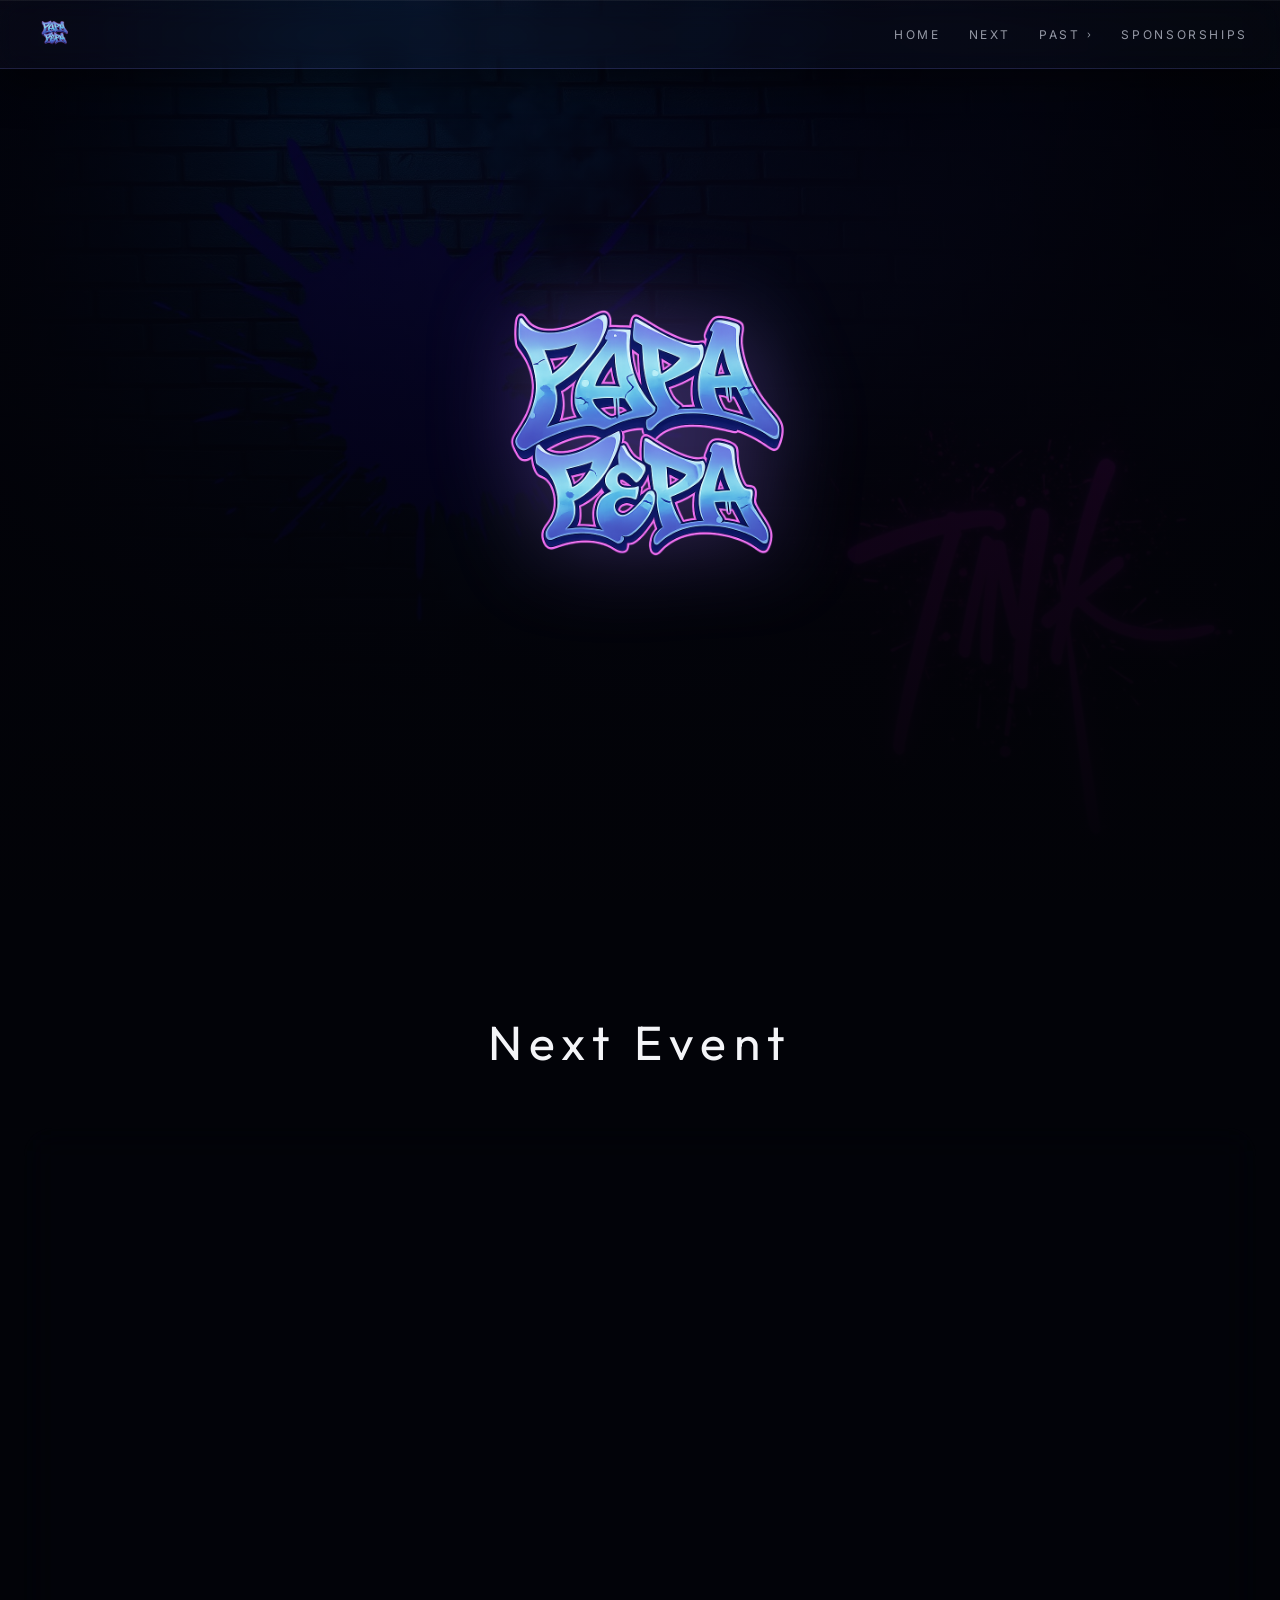
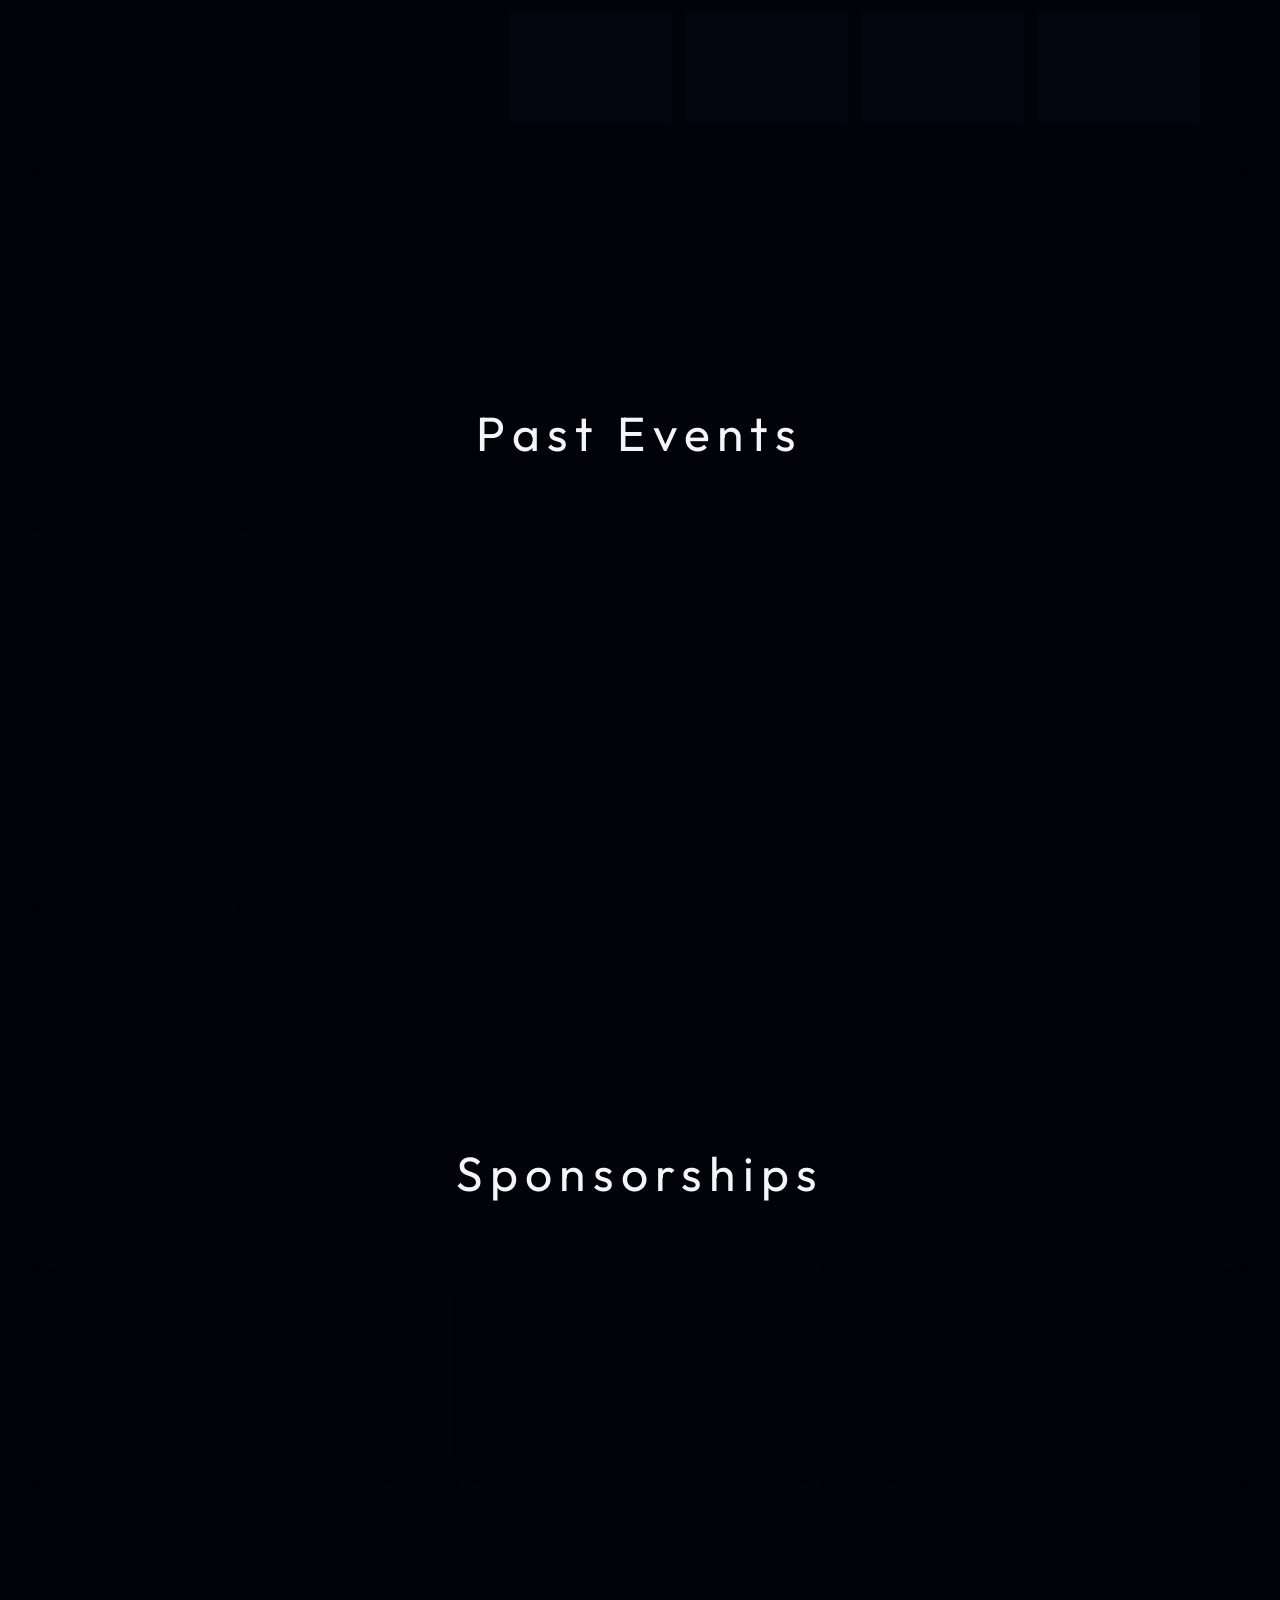
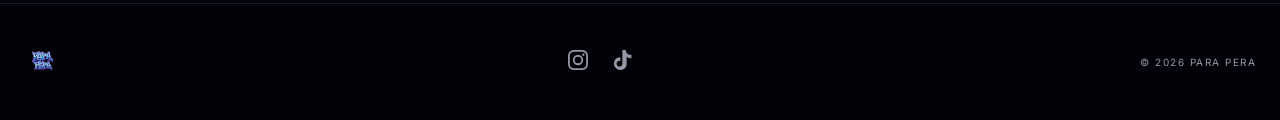
==== commit 66afb4d9: "Add files via upload astre sponsoship , correct links" ====
--- a/index.html
+++ b/index.html
@@ -3,12 +3,12 @@
 <head>
 <meta charset="UTF-8">
 <meta name="viewport" content="width=device-width, initial-scale=1">
-<title>PARA PERA — We Don't Throw Parties. We Create Memories.</title>
+<title>PARA PERA PROJECT</title>
 <meta name="description" content="Underground luxury nightclub events. Explore the next event, photo gallery, and follow PARA PERA.">
-<meta property="og:title"       content="PARA PERA — We Create Memories">
+<meta property="og:title" content="PARA PERA PROJECT">
 <meta property="og:description" content="Underground luxury nightclub events. Neon nights, unforgettable memories.">
-<meta property="og:type"        content="website">
-<meta name="theme-color"        content="#050505">
+<meta property="og:type" content="website">
+<meta name="theme-color" content="#050505">
 <link rel="preconnect" href="https://fonts.googleapis.com">
 <link rel="preconnect" href="https://fonts.gstatic.com" crossorigin>
 <link href="https://fonts.googleapis.com/css2?family=Outfit:wght@200;300;400;500;600&family=Inter:wght@300;400;500&display=swap" rel="stylesheet">
@@ -16,37 +16,30 @@
 </head>
 <body>
 
-<!-- ═══ NAV ═══════════════════════════════════════════════ -->
-<header class="site-nav glass-card" style="border-radius:0; border-left:none; border-right:none; border-top:none;">
+<!-- NAV -->
+<header class="site-nav glass-card">
   <div class="nav-inner">
     <a href="#home" class="nav-logo"><img src="logo.png" alt="PARA PERA"></a>
-
     <nav class="nav-links">
       <a href="#home" class="nav-link">Home</a>
       <a href="#next" class="nav-link">Next</a>
-
       <div class="nav-past" id="navPast">
-        <button class="nav-past-trigger" id="navPastTrigger">
-          Past <span class="chev">›</span>
-        </button>
+        <button class="nav-past-trigger" id="navPastTrigger">Past <span class="chev">›</span></button>
         <div class="glass-card nav-past-menu" id="navPastMenu"></div>
       </div>
-
       <a href="#sponsorships" class="nav-link">Sponsorships</a>
     </nav>
-
     <button class="nav-mobile-btn" id="mobileBtn">Menu</button>
   </div>
-
   <div class="glass-card nav-mobile-menu" id="mobileMenu">
-    <a href="#home"          class="nav-link" onclick="closeMobile()">Home</a>
-    <a href="#next"          class="nav-link" onclick="closeMobile()">Next</a>
+    <a href="#home"         class="nav-link" onclick="closeMobile()">Home</a>
+    <a href="#next"         class="nav-link" onclick="closeMobile()">Next</a>
     <div id="mobilePastList"></div>
-    <a href="#sponsorships"  class="nav-link" onclick="closeMobile()">Sponsorships</a>
+    <a href="#sponsorships" class="nav-link" onclick="closeMobile()">Sponsorships</a>
   </div>
 </header>
 
-<!-- ═══ HERO ═══════════════════════════════════════════════ -->
+<!-- HERO -->
 <section class="hero" id="home">
   <div class="hero-purple-bg"></div>
   <video class="hero-video" autoplay muted loop playsinline poster="hero-bg.jpg">
@@ -55,27 +48,23 @@
   </video>
   <div class="hero-fade"></div>
   <div class="hero-inner">
-    <img src="logo.png" alt="PARA PERA" class="hero-logo animate-float">
-  </div>
-</section>
-
-<!-- ═══ NEXT EVENT ═════════════════════════════════════════ -->
+    <img src="logo.png" alt="PARA PERA" class="hero-logo float">
+  </div>
+</section>
+
+<!-- NEXT EVENT -->
 <section class="section" id="next">
   <div class="section-inner">
-    <h2 class="section-title font-display">Next Event</h2>
-
+    <h2 class="section-title fd">Next Event</h2>
     <div class="glass-card event-card">
       <div class="event-grid">
-
         <div class="poster-wrap">
           <div class="poster-glow"></div>
-          <img id="nextPoster" src="" alt="Event poster">
-        </div>
-
+          <img id="nPoster" src="" alt="Event poster">
+        </div>
         <div class="event-info">
-          <p  id="nextTagline" class="event-eyebrow"></p>
-          <h3 id="nextName"    class="event-title font-display"></h3>
-
+          <p  id="nTagline" class="event-eyebrow"></p>
+          <h3 id="nName"    class="event-title fd"></h3>
           <dl class="event-dl">
             <div class="event-row"><dt>Date</dt>    <dd id="nDate"></dd></div>
             <div class="event-row"><dt>Time</dt>    <dd id="nTime"></dd></div>
@@ -84,7 +73,6 @@
             <div class="event-row"><dt>On Deck</dt> <dd id="nOnDeck"></dd></div>
             <div class="event-row"><dt>Sponsor</dt> <dd id="nSponsor"></dd></div>
           </dl>
-
           <div class="countdown">
             <div class="cd-unit"><span class="cd-num" id="cdD">--</span><span class="cd-label">Days</span></div>
             <div class="cd-unit"><span class="cd-num" id="cdH">--</span><span class="cd-label">Hours</span></div>
@@ -92,26 +80,23 @@
             <div class="cd-unit"><span class="cd-num" id="cdS">--</span><span class="cd-label">Secs</span></div>
           </div>
         </div>
-
       </div>
     </div>
   </div>
 </section>
 
-<!-- ═══ PAST EVENTS ════════════════════════════════════════ -->
+<!-- PAST EVENTS -->
 <section class="section" id="past">
   <div class="section-inner">
-    <h2 class="section-title font-display">Past Events</h2>
+    <h2 class="section-title fd">Past Events</h2>
     <div id="pastGrid"></div>
   </div>
 </section>
 
-<!-- ═══ SPONSORSHIPS ═══════════════════════════════════════ -->
+<!-- SPONSORSHIPS -->
 <section class="section" id="sponsorships">
   <div class="section-inner">
-    <h2 class="section-title font-display">Sponsorships</h2>
-    <p class="section-sub muted">Οι άνθρωποι που κάνουν τις νύχτες μας εφικτές.</p>
-
+    <h2 class="section-title fd">Sponsorships</h2>
     <div class="sponsors-row">
 
       <!-- PARA PERA -->
@@ -119,18 +104,16 @@
         <div class="sponsor-header">
           <img src="logo.png" alt="PARA PERA" class="sponsor-logo-img">
           <div>
-            <div class="sponsor-name font-display">PARA PERA</div>
+            <div class="sponsor-name fd">PARA PERA</div>
             <div class="sponsor-role">Διοργανωτής</div>
           </div>
         </div>
         <div class="sponsor-links">
           <a href="https://www.instagram.com/paraperaproject/" target="_blank" rel="noopener" class="sponsor-link">
-            <svg viewBox="0 0 24 24" fill="currentColor"><path d="M12 2c2.717 0 3.056.01 4.122.06 1.065.05 1.79.217 2.428.465.66.254 1.216.598 1.772 1.153.509.5.902 1.105 1.153 1.772.247.637.415 1.363.465 2.428.047 1.066.06 1.405.06 4.122 0 2.717-.01 3.056-.06 4.122-.05 1.065-.218 1.79-.465 2.428a4.883 4.883 0 0 1-1.153 1.772c-.5.508-1.104.902-1.772 1.153-.637.247-1.363.415-2.428.465-1.066.047-1.405.06-4.122.06-2.717 0-3.056-.01-4.122-.06-1.065-.05-1.79-.218-2.428-.465a4.89 4.89 0 0 1-1.772-1.153 4.904 4.904 0 0 1-1.153-1.772c-.248-.637-.415-1.363-.465-2.428C2.013 15.056 2 14.717 2 12c0-2.717.01-3.056.06-4.122.05-1.066.217-1.79.465-2.428a4.88 4.88 0 0 1 1.153-1.772A4.897 4.897 0 0 1 5.45 2.525c.638-.248 1.362-.415 2.428-.465C8.944 2.013 9.283 2 12 2zm0 1.802c-2.67 0-2.987.01-4.04.059-.976.045-1.505.207-1.858.344-.466.181-.8.398-1.15.748-.35.35-.566.683-.747 1.15-.137.353-.3.882-.344 1.857-.05 1.053-.06 1.37-.06 4.04 0 2.67.01 2.987.06 4.04.045.976.207 1.505.344 1.858.181.466.397.8.747 1.15.35.35.684.566 1.15.747.353.137.882.3 1.858.344 1.052.05 1.369.06 4.04.06 2.67 0 2.987-.01 4.04-.06.976-.045 1.505-.207 1.857-.344.467-.181.8-.398 1.15-.748.35-.35.566-.683.747-1.15.137-.352.3-.881.344-1.857.05-1.053.06-1.37.06-4.04 0-2.67-.01-2.987-.06-4.04-.045-.976-.207-1.504-.344-1.857a3.097 3.097 0 0 0-.747-1.15 3.098 3.098 0 0 0-1.15-.748c-.352-.137-.881-.3-1.857-.344-1.053-.05-1.37-.06-4.04-.06zm0 3.064a5.135 5.135 0 1 1 0 10.27 5.135 5.135 0 0 1 0-10.27zm0 8.468a3.333 3.333 0 1 0 0-6.666 3.333 3.333 0 0 0 0 6.666zm6.538-8.671a1.2 1.2 0 1 1-2.4 0 1.2 1.2 0 0 1 2.4 0z"/></svg>
-            <span>@paraperaproject</span>
-          </a>
-          <a href="#" class="sponsor-link">
-            <svg viewBox="0 0 24 24" fill="currentColor"><path d="M19.59 6.69a4.83 4.83 0 0 1-3.77-4.25V2h-3.45v13.67a2.89 2.89 0 0 1-5.2 1.74 2.89 2.89 0 0 1 2.31-4.64 2.93 2.93 0 0 1 .88.13V9.4a6.84 6.84 0 0 0-1-.05A6.33 6.33 0 0 0 5.8 20.1a6.34 6.34 0 0 0 10.86-4.43V8.66a8.16 8.16 0 0 0 4.77 1.52V6.7a4.85 4.85 0 0 1-1.84-.01Z"/></svg>
-            <span>@parapera</span>
+            <svg viewBox="0 0 24 24" fill="currentColor"><path d="M12 2c2.717 0 3.056.01 4.122.06 1.065.05 1.79.217 2.428.465.66.254 1.216.598 1.772 1.153.509.5.902 1.105 1.153 1.772.247.637.415 1.363.465 2.428.047 1.066.06 1.405.06 4.122 0 2.717-.01 3.056-.06 4.122-.05 1.065-.218 1.79-.465 2.428a4.883 4.883 0 0 1-1.153 1.772c-.5.508-1.104.902-1.772 1.153-.637.247-1.363.415-2.428.465-1.066.047-1.405.06-4.122.06-2.717 0-3.056-.01-4.122-.06-1.065-.05-1.79-.218-2.428-.465a4.89 4.89 0 0 1-1.772-1.153 4.904 4.904 0 0 1-1.153-1.772c-.248-.637-.415-1.363-.465-2.428C2.013 15.056 2 14.717 2 12c0-2.717.01-3.056.06-4.122.05-1.066.217-1.79.465-2.428a4.88 4.88 0 0 1 1.153-1.772A4.897 4.897 0 0 1 5.45 2.525c.638-.248 1.362-.415 2.428-.465C8.944 2.013 9.283 2 12 2zm0 1.802c-2.67 0-2.987.01-4.04.059-.976.045-1.505.207-1.858.344-.466.181-.8.398-1.15.748-.35.35-.566.683-.747 1.15-.137.353-.3.882-.344 1.857-.05 1.053-.06 1.37-.06 4.04 0 2.67.01 2.987.06 4.04.045.976.207 1.505.344 1.858.181.466.397.8.747 1.15.35.35.684.566 1.15.747.353.137.882.3 1.858.344 1.052.05 1.369.06 4.04.06 2.67 0 2.987-.01 4.04-.06.976-.045 1.505-.207 1.857-.344.467-.181.8-.398 1.15-.748.35-.35.566-.683.747-1.15.137-.352.3-.881.344-1.857.05-1.053.06-1.37.06-4.04 0-2.67-.01-2.987-.06-4.04-.045-.976-.207-1.504-.344-1.857a3.097 3.097 0 0 0-.747-1.15 3.098 3.098 0 0 0-1.15-.748c-.352-.137-.881-.3-1.857-.344-1.053-.05-1.37-.06-4.04-.06zm0 3.064a5.135 5.135 0 1 1 0 10.27 5.135 5.135 0 0 1 0-10.27zm0 8.468a3.333 3.333 0 1 0 0-6.666 3.333 3.333 0 0 0 0 6.666zm6.538-8.671a1.2 1.2 0 1 1-2.4 0 1.2 1.2 0 0 1 2.4 0z"/></svg><span>@paraperaproject</span>
+          </a>
+          <a href="https://www.tiktok.com/@parapera.project?_r=1&_t=ZN-97gE3BaG4vO" target="_blank" rel="noopener" class="sponsor-link">
+            <svg viewBox="0 0 24 24" fill="currentColor"><path d="M19.59 6.69a4.83 4.83 0 0 1-3.77-4.25V2h-3.45v13.67a2.89 2.89 0 0 1-5.2 1.74 2.89 2.89 0 0 1 2.31-4.64 2.93 2.93 0 0 1 .88.13V9.4a6.84 6.84 0 0 0-1-.05A6.33 6.33 0 0 0 5.8 20.1a6.34 6.34 0 0 0 10.86-4.43V8.66a8.16 8.16 0 0 0 4.77 1.52V6.7a4.85 4.85 0 0 1-1.84-.01Z"/></svg><span>@parapera.project</span>
           </a>
         </div>
       </div>
@@ -138,20 +121,37 @@
       <!-- MOLOKO -->
       <div class="glass-card sponsor-card">
         <div class="sponsor-header">
-          <div class="sponsor-logo-m">M</div>
+          <img src="posters/moloko-logo.jpg" alt="Moloko" class="sponsor-logo-rect">
           <div>
-            <div class="sponsor-name font-display">Moloko</div>
+            <div class="sponsor-name fd">Moloko</div>
             <div class="sponsor-role">Official Sponsor</div>
           </div>
         </div>
         <div class="sponsor-links">
           <a href="https://www.instagram.com/molokogreece/" target="_blank" rel="noopener" class="sponsor-link">
-            <svg viewBox="0 0 24 24" fill="currentColor"><path d="M12 2c2.717 0 3.056.01 4.122.06 1.065.05 1.79.217 2.428.465.66.254 1.216.598 1.772 1.153.509.5.902 1.105 1.153 1.772.247.637.415 1.363.465 2.428.047 1.066.06 1.405.06 4.122 0 2.717-.01 3.056-.06 4.122-.05 1.065-.218 1.79-.465 2.428a4.883 4.883 0 0 1-1.153 1.772c-.5.508-1.104.902-1.772 1.153-.637.247-1.363.415-2.428.465-1.066.047-1.405.06-4.122.06-2.717 0-3.056-.01-4.122-.06-1.065-.05-1.79-.218-2.428-.465a4.89 4.89 0 0 1-1.772-1.153 4.904 4.904 0 0 1-1.153-1.772c-.248-.637-.415-1.363-.465-2.428C2.013 15.056 2 14.717 2 12c0-2.717.01-3.056.06-4.122.05-1.066.217-1.79.465-2.428a4.88 4.88 0 0 1 1.153-1.772A4.897 4.897 0 0 1 5.45 2.525c.638-.248 1.362-.415 2.428-.465C8.944 2.013 9.283 2 12 2zm0 1.802c-2.67 0-2.987.01-4.04.059-.976.045-1.505.207-1.858.344-.466.181-.8.398-1.15.748-.35.35-.566.683-.747 1.15-.137.353-.3.882-.344 1.857-.05 1.053-.06 1.37-.06 4.04 0 2.67.01 2.987.06 4.04.045.976.207 1.505.344 1.858.181.466.397.8.747 1.15.35.35.684.566 1.15.747.353.137.882.3 1.858.344 1.052.05 1.369.06 4.04.06 2.67 0 2.987-.01 4.04-.06.976-.045 1.505-.207 1.857-.344.467-.181.8-.398 1.15-.748.35-.35.566-.683.747-1.15.137-.352.3-.881.344-1.857.05-1.053.06-1.37.06-4.04 0-2.67-.01-2.987-.06-4.04-.045-.976-.207-1.504-.344-1.857a3.097 3.097 0 0 0-.747-1.15 3.098 3.098 0 0 0-1.15-.748c-.352-.137-.881-.3-1.857-.344-1.053-.05-1.37-.06-4.04-.06zm0 3.064a5.135 5.135 0 1 1 0 10.27 5.135 5.135 0 0 1 0-10.27zm0 8.468a3.333 3.333 0 1 0 0-6.666 3.333 3.333 0 0 0 0 6.666zm6.538-8.671a1.2 1.2 0 1 1-2.4 0 1.2 1.2 0 0 1 2.4 0z"/></svg>
-            <span>@molokogreece</span>
+            <svg viewBox="0 0 24 24" fill="currentColor"><path d="M12 2c2.717 0 3.056.01 4.122.06 1.065.05 1.79.217 2.428.465.66.254 1.216.598 1.772 1.153.509.5.902 1.105 1.153 1.772.247.637.415 1.363.465 2.428.047 1.066.06 1.405.06 4.122 0 2.717-.01 3.056-.06 4.122-.05 1.065-.218 1.79-.465 2.428a4.883 4.883 0 0 1-1.153 1.772c-.5.508-1.104.902-1.772 1.153-.637.247-1.363.415-2.428.465-1.066.047-1.405.06-4.122.06-2.717 0-3.056-.01-4.122-.06-1.065-.05-1.79-.218-2.428-.465a4.89 4.89 0 0 1-1.772-1.153 4.904 4.904 0 0 1-1.153-1.772c-.248-.637-.415-1.363-.465-2.428C2.013 15.056 2 14.717 2 12c0-2.717.01-3.056.06-4.122.05-1.066.217-1.79.465-2.428a4.88 4.88 0 0 1 1.153-1.772A4.897 4.897 0 0 1 5.45 2.525c.638-.248 1.362-.415 2.428-.465C8.944 2.013 9.283 2 12 2zm0 1.802c-2.67 0-2.987.01-4.04.059-.976.045-1.505.207-1.858.344-.466.181-.8.398-1.15.748-.35.35-.566.683-.747 1.15-.137.353-.3.882-.344 1.857-.05 1.053-.06 1.37-.06 4.04 0 2.67.01 2.987.06 4.04.045.976.207 1.505.344 1.858.181.466.397.8.747 1.15.35.35.684.566 1.15.747.353.137.882.3 1.858.344 1.052.05 1.369.06 4.04.06 2.67 0 2.987-.01 4.04-.06.976-.045 1.505-.207 1.857-.344.467-.181.8-.398 1.15-.748.35-.35.566-.683.747-1.15.137-.352.3-.881.344-1.857.05-1.053.06-1.37.06-4.04 0-2.67-.01-2.987-.06-4.04-.045-.976-.207-1.504-.344-1.857a3.097 3.097 0 0 0-.747-1.15 3.098 3.098 0 0 0-1.15-.748c-.352-.137-.881-.3-1.857-.344-1.053-.05-1.37-.06-4.04-.06zm0 3.064a5.135 5.135 0 1 1 0 10.27 5.135 5.135 0 0 1 0-10.27zm0 8.468a3.333 3.333 0 1 0 0-6.666 3.333 3.333 0 0 0 0 6.666zm6.538-8.671a1.2 1.2 0 1 1-2.4 0 1.2 1.2 0 0 1 2.4 0z"/></svg><span>@molokogreece</span>
           </a>
           <a href="https://www.tiktok.com/@moloko.greece" target="_blank" rel="noopener" class="sponsor-link">
-            <svg viewBox="0 0 24 24" fill="currentColor"><path d="M19.59 6.69a4.83 4.83 0 0 1-3.77-4.25V2h-3.45v13.67a2.89 2.89 0 0 1-5.2 1.74 2.89 2.89 0 0 1 2.31-4.64 2.93 2.93 0 0 1 .88.13V9.4a6.84 6.84 0 0 0-1-.05A6.33 6.33 0 0 0 5.8 20.1a6.34 6.34 0 0 0 10.86-4.43V8.66a8.16 8.16 0 0 0 4.77 1.52V6.7a4.85 4.85 0 0 1-1.84-.01Z"/></svg>
-            <span>@moloko.greece</span>
+            <svg viewBox="0 0 24 24" fill="currentColor"><path d="M19.59 6.69a4.83 4.83 0 0 1-3.77-4.25V2h-3.45v13.67a2.89 2.89 0 0 1-5.2 1.74 2.89 2.89 0 0 1 2.31-4.64 2.93 2.93 0 0 1 .88.13V9.4a6.84 6.84 0 0 0-1-.05A6.33 6.33 0 0 0 5.8 20.1a6.34 6.34 0 0 0 10.86-4.43V8.66a8.16 8.16 0 0 0 4.77 1.52V6.7a4.85 4.85 0 0 1-1.84-.01Z"/></svg><span>@moloko.greece</span>
+          </a>
+        </div>
+      </div>
+
+      <!-- ASTRE -->
+      <div class="glass-card sponsor-card">
+        <div class="sponsor-header">
+          <img src="posters/astre-logo.png" alt="Astre Clothing" class="sponsor-logo-sq">
+          <div>
+            <div class="sponsor-name fd">Astre Clothing</div>
+            <div class="sponsor-role">Official Sponsor</div>
+          </div>
+        </div>
+        <div class="sponsor-links">
+          <a href="https://www.instagram.com/astre_clothing/" target="_blank" rel="noopener" class="sponsor-link">
+            <svg viewBox="0 0 24 24" fill="currentColor"><path d="M12 2c2.717 0 3.056.01 4.122.06 1.065.05 1.79.217 2.428.465.66.254 1.216.598 1.772 1.153.509.5.902 1.105 1.153 1.772.247.637.415 1.363.465 2.428.047 1.066.06 1.405.06 4.122 0 2.717-.01 3.056-.06 4.122-.05 1.065-.218 1.79-.465 2.428a4.883 4.883 0 0 1-1.153 1.772c-.5.508-1.104.902-1.772 1.153-.637.247-1.363.415-2.428.465-1.066.047-1.405.06-4.122.06-2.717 0-3.056-.01-4.122-.06-1.065-.05-1.79-.218-2.428-.465a4.89 4.89 0 0 1-1.772-1.153 4.904 4.904 0 0 1-1.153-1.772c-.248-.637-.415-1.363-.465-2.428C2.013 15.056 2 14.717 2 12c0-2.717.01-3.056.06-4.122.05-1.066.217-1.79.465-2.428a4.88 4.88 0 0 1 1.153-1.772A4.897 4.897 0 0 1 5.45 2.525c.638-.248 1.362-.415 2.428-.465C8.944 2.013 9.283 2 12 2zm0 1.802c-2.67 0-2.987.01-4.04.059-.976.045-1.505.207-1.858.344-.466.181-.8.398-1.15.748-.35.35-.566.683-.747 1.15-.137.353-.3.882-.344 1.857-.05 1.053-.06 1.37-.06 4.04 0 2.67.01 2.987.06 4.04.045.976.207 1.505.344 1.858.181.466.397.8.747 1.15.35.35.684.566 1.15.747.353.137.882.3 1.858.344 1.052.05 1.369.06 4.04.06 2.67 0 2.987-.01 4.04-.06.976-.045 1.505-.207 1.857-.344.467-.181.8-.398 1.15-.748.35-.35.566-.683.747-1.15.137-.352.3-.881.344-1.857.05-1.053.06-1.37.06-4.04 0-2.67-.01-2.987-.06-4.04-.045-.976-.207-1.504-.344-1.857a3.097 3.097 0 0 0-.747-1.15 3.098 3.098 0 0 0-1.15-.748c-.352-.137-.881-.3-1.857-.344-1.053-.05-1.37-.06-4.04-.06zm0 3.064a5.135 5.135 0 1 1 0 10.27 5.135 5.135 0 0 1 0-10.27zm0 8.468a3.333 3.333 0 1 0 0-6.666 3.333 3.333 0 0 0 0 6.666zm6.538-8.671a1.2 1.2 0 1 1-2.4 0 1.2 1.2 0 0 1 2.4 0z"/></svg><span>@astre_clothing</span>
+          </a>
+          <a href="https://www.tiktok.com/@astre.clothing" target="_blank" rel="noopener" class="sponsor-link">
+            <svg viewBox="0 0 24 24" fill="currentColor"><path d="M19.59 6.69a4.83 4.83 0 0 1-3.77-4.25V2h-3.45v13.67a2.89 2.89 0 0 1-5.2 1.74 2.89 2.89 0 0 1 2.31-4.64 2.93 2.93 0 0 1 .88.13V9.4a6.84 6.84 0 0 0-1-.05A6.33 6.33 0 0 0 5.8 20.1a6.34 6.34 0 0 0 10.86-4.43V8.66a8.16 8.16 0 0 0 4.77 1.52V6.7a4.85 4.85 0 0 1-1.84-.01Z"/></svg><span>@astre.clothing</span>
           </a>
         </div>
       </div>
@@ -160,14 +160,13 @@
   </div>
 </section>
 
-<!-- ═══ FOOTER ══════════════════════════════════════════════ -->
+<!-- FOOTER -->
 <footer class="site-footer">
   <div class="footer-inner">
     <a href="#home" class="footer-logo"><img src="logo.png" alt="PARA PERA"></a>
     <div class="footer-social">
-      <a href="https://www.instagram.com/paraperaproject/" target="_blank" rel="noopener" aria-label="Instagram">
-        <svg viewBox="0 0 24 24" fill="currentColor"><path d="M12 2c2.717 0 3.056.01 4.122.06 1.065.05 1.79.217 2.428.465.66.254 1.216.598 1.772 1.153.509.5.902 1.105 1.153 1.772.247.637.415 1.363.465 2.428.047 1.066.06 1.405.06 4.122 0 2.717-.01 3.056-.06 4.122-.05 1.065-.218 1.79-.465 2.428a4.883 4.883 0 0 1-1.153 1.772c-.5.508-1.104.902-1.772 1.153-.637.247-1.363.415-2.428.465-1.066.047-1.405.06-4.122.06-2.717 0-3.056-.01-4.122-.06-1.065-.05-1.79-.218-2.428-.465a4.89 4.89 0 0 1-1.772-1.153 4.904 4.904 0 0 1-1.153-1.772c-.248-.637-.415-1.363-.465-2.428C2.013 15.056 2 14.717 2 12c0-2.717.01-3.056.06-4.122.05-1.066.217-1.79.465-2.428a4.88 4.88 0 0 1 1.153-1.772A4.897 4.897 0 0 1 5.45 2.525c.638-.248 1.362-.415 2.428-.465C8.944 2.013 9.283 2 12 2zm0 1.802c-2.67 0-2.987.01-4.04.059-.976.045-1.505.207-1.858.344-.466.181-.8.398-1.15.748-.35.35-.566.683-.747 1.15-.137.353-.3.882-.344 1.857-.05 1.053-.06 1.37-.06 4.04 0 2.67.01 2.987.06 4.04.045.976.207 1.505.344 1.858.181.466.397.8.747 1.15.35.35.684.566 1.15.747.353.137.882.3 1.858.344 1.052.05 1.369.06 4.04.06 2.67 0 2.987-.01 4.04-.06.976-.045 1.505-.207 1.857-.344.467-.181.8-.398 1.15-.748.35-.35.566-.683.747-1.15.137-.352.3-.881.344-1.857.05-1.053.06-1.37.06-4.04 0-2.67-.01-2.987-.06-4.04-.045-.976-.207-1.504-.344-1.857a3.097 3.097 0 0 0-.747-1.15 3.098 3.098 0 0 0-1.15-.748c-.352-.137-.881-.3-1.857-.344-1.053-.05-1.37-.06-4.04-.06zm0 3.064a5.135 5.135 0 1 1 0 10.27 5.135 5.135 0 0 1 0-10.27zm0 8.468a3.333 3.333 0 1 0 0-6.666 3.333 3.333 0 0 0 0 6.666zm6.538-8.671a1.2 1.2 0 1 1-2.4 0 1.2 1.2 0 0 1 2.4 0z"/></svg>
-      </a>
+      <a href="https://www.instagram.com/paraperaproject/" target="_blank" rel="noopener" aria-label="Instagram"><svg viewBox="0 0 24 24" fill="currentColor"><path d="M12 2c2.717 0 3.056.01 4.122.06 1.065.05 1.79.217 2.428.465.66.254 1.216.598 1.772 1.153.509.5.902 1.105 1.153 1.772.247.637.415 1.363.465 2.428.047 1.066.06 1.405.06 4.122 0 2.717-.01 3.056-.06 4.122-.05 1.065-.218 1.79-.465 2.428a4.883 4.883 0 0 1-1.153 1.772c-.5.508-1.104.902-1.772 1.153-.637.247-1.363.415-2.428.465-1.066.047-1.405.06-4.122.06-2.717 0-3.056-.01-4.122-.06-1.065-.05-1.79-.218-2.428-.465a4.89 4.89 0 0 1-1.772-1.153 4.904 4.904 0 0 1-1.153-1.772c-.248-.637-.415-1.363-.465-2.428C2.013 15.056 2 14.717 2 12c0-2.717.01-3.056.06-4.122.05-1.066.217-1.79.465-2.428a4.88 4.88 0 0 1 1.153-1.772A4.897 4.897 0 0 1 5.45 2.525c.638-.248 1.362-.415 2.428-.465C8.944 2.013 9.283 2 12 2zm0 1.802c-2.67 0-2.987.01-4.04.059-.976.045-1.505.207-1.858.344-.466.181-.8.398-1.15.748-.35.35-.566.683-.747 1.15-.137.353-.3.882-.344 1.857-.05 1.053-.06 1.37-.06 4.04 0 2.67.01 2.987.06 4.04.045.976.207 1.505.344 1.858.181.466.397.8.747 1.15.35.35.684.566 1.15.747.353.137.882.3 1.858.344 1.052.05 1.369.06 4.04.06 2.67 0 2.987-.01 4.04-.06.976-.045 1.505-.207 1.857-.344.467-.181.8-.398 1.15-.748.35-.35.566-.683.747-1.15.137-.352.3-.881.344-1.857.05-1.053.06-1.37.06-4.04 0-2.67-.01-2.987-.06-4.04-.045-.976-.207-1.504-.344-1.857a3.097 3.097 0 0 0-.747-1.15 3.098 3.098 0 0 0-1.15-.748c-.352-.137-.881-.3-1.857-.344-1.053-.05-1.37-.06-4.04-.06zm0 3.064a5.135 5.135 0 1 1 0 10.27 5.135 5.135 0 0 1 0-10.27zm0 8.468a3.333 3.333 0 1 0 0-6.666 3.333 3.333 0 0 0 0 6.666zm6.538-8.671a1.2 1.2 0 1 1-2.4 0 1.2 1.2 0 0 1 2.4 0z"/></svg></a>
+      <a href="https://www.tiktok.com/@parapera.project?_r=1&_t=ZN-97gE3BaG4vO" target="_blank" rel="noopener" aria-label="TikTok"><svg viewBox="0 0 24 24" fill="currentColor"><path d="M19.59 6.69a4.83 4.83 0 0 1-3.77-4.25V2h-3.45v13.67a2.89 2.89 0 0 1-5.2 1.74 2.89 2.89 0 0 1 2.31-4.64 2.93 2.93 0 0 1 .88.13V9.4a6.84 6.84 0 0 0-1-.05A6.33 6.33 0 0 0 5.8 20.1a6.34 6.34 0 0 0 10.86-4.43V8.66a8.16 8.16 0 0 0 4.77 1.52V6.7a4.85 4.85 0 0 1-1.84-.01Z"/></svg></a>
     </div>
     <p class="footer-copy">© <span id="yr"></span> PARA PERA</p>
   </div>
@@ -180,20 +179,26 @@
 
 <script src="events.js"></script>
 <script>
-/* ── init ── */
 document.getElementById('yr').textContent = new Date().getFullYear();
 
-/* ── Next Event ── */
+/* Next event */
 const N = NEXT_EVENT;
-document.getElementById('nextPoster').src = N.poster;
-document.getElementById('nextTagline').textContent = N.tagline;
-document.getElementById('nextName').textContent    = N.name;
-document.getElementById('nDate').textContent       = N.date;
-document.getElementById('nTime').textContent       = N.time;
-document.getElementById('nVenue').textContent      = N.venue    || '';
-document.getElementById('nAddress').textContent    = N.address  || '';
-document.getElementById('nOnDeck').textContent     = N.onDeck.join(' · ');
-document.getElementById('nSponsor').textContent    = N.sponsor;
+document.getElementById('nPoster').src      = N.poster;
+document.getElementById('nTagline').textContent = N.tagline;
+document.getElementById('nName').textContent    = N.name;
+document.getElementById('nDate').textContent    = N.date;
+document.getElementById('nTime').textContent    = N.time;
+document.getElementById('nOnDeck').textContent  = N.onDeck.join(' · ');
+document.getElementById('nSponsor').textContent = N.sponsor;
+document.getElementById('nAddress').textContent = N.address || '';
+
+/* Venue as clickable link */
+const venueEl = document.getElementById('nVenue');
+if(N.venueUrl) {
+  venueEl.innerHTML = `<a href="${N.venueUrl}" target="_blank" rel="noopener" class="venue-link">${N.venue}</a>`;
+} else {
+  venueEl.textContent = N.venue || '';
+}
 
 function tick(){
   const d = Math.max(0, new Date(N.iso) - Date.now());
@@ -202,53 +207,43 @@
   document.getElementById('cdM').textContent = String(Math.floor(d/6e4)%60).padStart(2,'0');
   document.getElementById('cdS').textContent = String(Math.floor(d/1e3)%60).padStart(2,'0');
 }
-tick(); setInterval(tick, 1000);
-
-/* ── Nav: Past dropdown ── */
+tick(); setInterval(tick,1000);
+
+/* Nav past dropdown */
 const trigger = document.getElementById('navPastTrigger');
 const menu    = document.getElementById('navPastMenu');
-menu.innerHTML = PAST_EVENTS.map(e =>
-  `<a href="past.html?event=${e.slug}">${e.label}</a>`).join('');
-trigger.addEventListener('click', ()=>{
-  trigger.classList.toggle('open');
-  menu.classList.toggle('open');
-});
-document.addEventListener('click', e => {
+menu.innerHTML = PAST_EVENTS.map(e=>`<a href="past.html?event=${e.slug}">${e.label}</a>`).join('');
+trigger.addEventListener('click',()=>{ trigger.classList.toggle('open'); menu.classList.toggle('open'); });
+document.addEventListener('click', e=>{
   if(!document.getElementById('navPast').contains(e.target)){
-    trigger.classList.remove('open');
-    menu.classList.remove('open');
+    trigger.classList.remove('open'); menu.classList.remove('open');
   }
 });
 
-/* ── Nav: mobile ── */
+/* Mobile nav */
 const mBtn  = document.getElementById('mobileBtn');
 const mMenu = document.getElementById('mobileMenu');
 document.getElementById('mobilePastList').innerHTML =
   '<div style="display:flex;flex-direction:column;gap:10px;margin-top:6px;">' +
-  PAST_EVENTS.map(e=>`<a href="past.html?event=${e.slug}" class="nav-link">${e.label}</a>`).join('') +
-  '</div>';
-mBtn.addEventListener('click', ()=>{
+  PAST_EVENTS.map(e=>`<a href="past.html?event=${e.slug}" class="nav-link">${e.label}</a>`).join('') + '</div>';
+mBtn.addEventListener('click',()=>{
   const o = mMenu.classList.toggle('open');
   mBtn.textContent = o ? 'Close' : 'Menu';
 });
-function closeMobile(){
-  mMenu.classList.remove('open');
-  mBtn.textContent = 'Menu';
-}
-
-/* ── Past Events grid ── */
+function closeMobile(){ mMenu.classList.remove('open'); mBtn.textContent='Menu'; }
+
+/* Past grid — poster as cover */
 const grid = document.getElementById('pastGrid');
 if(!PAST_EVENTS.length){
   grid.innerHTML = '<div class="empty-note">Δεν υπάρχουν past events ακόμα.</div>';
 } else {
   grid.className = 'past-grid' + (PAST_EVENTS.length===1 ? ' single' : '');
   grid.innerHTML = PAST_EVENTS.map(e => {
-    const photos = getPhotoUrls(e);
-    const cover  = photos[0] || e.poster || '';
+    const cover = e.poster || (getPhotoUrls(e)[0] || '');
     return `<a href="past.html?event=${e.slug}" class="glass-card past-card">
       <div class="thumb"><img src="${cover}" alt="${e.name}" loading="lazy"></div>
       <div class="info">
-        <div class="label">${e.label}</div>
+        <div class="lbl">${e.label}</div>
         <div class="name">${e.name}</div>
         <div class="date">${e.date}</div>
       </div>
@@ -257,4 +252,4 @@
 }
 </script>
 </body>
-</html>
+</html>
--- a/styles.css
+++ b/styles.css
@@ -2,55 +2,49 @@
    PARA PERA — styles.css
    ========================================================= */
 :root {
-  --bg:           oklch(0.10 0.018 275);
-  --fg:           oklch(0.97 0.005 280);
-  --surface:      oklch(0.14 0.025 275 / 0.7);
-  --accent:       oklch(0.55 0.14 280);
-  --accent-soft:  oklch(0.65 0.10 250);
-  --accent-pink:  oklch(0.68 0.14 350);
-  --muted-fg:     oklch(0.68 0.02 275);
-  --border:       oklch(0.55 0.08 280 / 0.22);
-  --font-display: "Outfit", system-ui, sans-serif;
-  --font-sans:    "Inter", system-ui, sans-serif;
+  --bg:          oklch(0.10 0.018 275);
+  --fg:          oklch(0.97 0.005 280);
+  --surface:     oklch(0.14 0.025 275 / 0.7);
+  --accent:      oklch(0.55 0.14 280);
+  --accent-soft: oklch(0.65 0.10 250);
+  --accent-pink: oklch(0.68 0.14 350);
+  --muted-fg:    oklch(0.68 0.02 275);
+  --border:      oklch(0.55 0.08 280 / 0.22);
+  --font-d: "Outfit", system-ui, sans-serif;
+  --font-s: "Inter",  system-ui, sans-serif;
 }
 
 *, *::before, *::after { margin:0; padding:0; box-sizing:border-box; }
 html  { scroll-behavior:smooth; }
-body  {
-  background:var(--bg); color:var(--fg);
-  font-family:var(--font-sans); font-weight:400;
-  overflow-x:hidden;
-}
-a   { color:inherit; text-decoration:none; }
-img { display:block; max-width:100%; }
+body  { background:var(--bg); color:var(--fg); font-family:var(--font-s); font-weight:400; overflow-x:hidden; }
+a     { color:inherit; text-decoration:none; }
+img   { display:block; max-width:100%; }
 ::selection { background:var(--accent); color:#fff; }
-.font-display { font-family:var(--font-display); }
-.muted        { color:var(--muted-fg); }
-
-/* Glass card */
+.fd   { font-family:var(--font-d); }
+.muted{ color:var(--muted-fg); }
+
 .glass-card {
   background: linear-gradient(135deg,
     color-mix(in oklab, var(--accent) 6%, transparent),
     color-mix(in oklab, var(--accent-soft) 4%, transparent));
   backdrop-filter: blur(18px) saturate(120%);
   border: 1px solid color-mix(in oklab, var(--accent) 25%, transparent);
-  box-shadow:
-    0 12px 40px color-mix(in oklab, black 50%, transparent),
-    inset 0 1px 0 color-mix(in oklab, white 6%, transparent);
-}
-
-/* Animations */
+  box-shadow: 0 12px 40px color-mix(in oklab, black 50%, transparent),
+              inset 0 1px 0 color-mix(in oklab, white 6%, transparent);
+}
+
 @keyframes float {
   0%,100% { transform:translateY(0); }
   50%     { transform:translateY(-12px); }
 }
-.animate-float { animation:float 8s ease-in-out infinite; }
-@media (prefers-reduced-motion:reduce) { .animate-float { animation:none; } }
-
-/* ─── NAV ──────────────────────────────────────────────── */
+.float { animation:float 8s ease-in-out infinite; }
+@media (prefers-reduced-motion:reduce) { .float { animation:none; } }
+
+/* ── NAV ─────────────────────────────────────────────── */
 .site-nav {
   position:fixed; inset:0 0 auto 0; z-index:50;
-  backdrop-filter:blur(12px);
+  border-radius:0; border-left:none; border-right:none; border-top:none;
+  backdrop-filter:blur(14px);
 }
 .nav-inner {
   max-width:1280px; margin:0 auto;
@@ -59,18 +53,14 @@
 }
 .nav-logo img { height:44px; width:auto; }
 
-.nav-links {
-  display:flex; align-items:center; gap:28px;
-  flex-shrink:0;
-}
-.nav-link {
+.nav-links { display:flex; align-items:center; gap:28px; flex-shrink:0; }
+.nav-link  {
   font-size:12px; font-weight:400; letter-spacing:0.22em;
   text-transform:uppercase; color:var(--muted-fg);
   white-space:nowrap; transition:color .2s;
 }
 .nav-link:hover { color:var(--fg); }
 
-/* Past dropdown */
 .nav-past { position:relative; }
 .nav-past-trigger {
   display:flex; align-items:center; gap:6px;
@@ -81,7 +71,7 @@
 }
 .nav-past-trigger:hover { color:var(--fg); }
 .nav-past-trigger .chev { transition:transform .2s; font-size:10px; }
-.nav-past-trigger.open .chev { transform:rotate(90deg); }
+.nav-past-trigger.open  .chev { transform:rotate(90deg); }
 
 .nav-past-menu {
   position:absolute; right:0; top:calc(100% + 10px);
@@ -93,20 +83,18 @@
 .nav-past-menu a {
   border-radius:6px; padding:8px 12px; text-align:right;
   font-size:12px; font-weight:400; letter-spacing:0.22em;
-  text-transform:uppercase; color:var(--muted-fg);
-  white-space:nowrap; transition:background .2s, color .2s;
+  text-transform:uppercase; color:var(--muted-fg); white-space:nowrap;
+  transition:background .2s, color .2s;
 }
 .nav-past-menu a:hover {
   background:color-mix(in oklab, var(--accent) 15%, transparent);
   color:var(--fg);
 }
 
-/* Mobile nav */
 .nav-mobile-btn {
   display:none; border:1px solid var(--border); border-radius:6px;
-  background:none; color:var(--fg);
-  font:inherit; font-size:10px; letter-spacing:0.2em;
-  text-transform:uppercase; padding:6px 12px; cursor:pointer;
+  background:none; color:var(--fg); font:inherit; font-size:10px;
+  letter-spacing:0.2em; text-transform:uppercase; padding:6px 12px; cursor:pointer;
 }
 .nav-mobile-menu {
   display:none; margin:0 24px 16px; padding:24px;
@@ -114,11 +102,11 @@
 }
 .nav-mobile-menu.open { display:flex; }
 @media (max-width:768px) {
-  .nav-links     { display:none; }
-  .nav-mobile-btn{ display:inline-block; }
-}
-
-/* ─── HERO ──────────────────────────────────────────────── */
+  .nav-links      { display:none; }
+  .nav-mobile-btn { display:inline-block; }
+}
+
+/* ── HERO ────────────────────────────────────────────── */
 .hero {
   position:relative; min-height:100vh;
   display:flex; align-items:center; justify-content:center;
@@ -127,9 +115,7 @@
 .hero-purple-bg {
   position:absolute; inset:0; z-index:-3;
   background: radial-gradient(ellipse 80% 60% at 50% 30%,
-    oklch(0.18 0.08 290) 0%,
-    oklch(0.12 0.05 280) 40%,
-    oklch(0.08 0.02 275) 100%);
+    oklch(0.18 0.08 290) 0%, oklch(0.12 0.05 280) 40%, oklch(0.08 0.02 275) 100%);
 }
 .hero-video {
   position:absolute; inset:0; z-index:-2;
@@ -146,45 +132,33 @@
   display:flex; flex-direction:column; align-items:center;
   text-align:center; padding:0 24px;
 }
+/* New logo has transparency — no clip needed, just glow */
 .hero-logo {
-  width:260px;
-  /* crop the excess black border */
-  clip-path:inset(8% 6% 8% 6%);
-  filter:drop-shadow(0 0 40px rgba(120,90,200,0.4));
-}
-@media (min-width:640px) { .hero-logo { width:340px; } }
-@media (min-width:768px) { .hero-logo { width:440px; } }
-
-/* ─── SECTIONS ──────────────────────────────────────────── */
+  width:280px;
+  filter:drop-shadow(0 0 44px rgba(120,90,200,0.45));
+}
+@media (min-width:640px) { .hero-logo { width:360px; } }
+@media (min-width:768px) { .hero-logo { width:460px; } }
+
+/* ── SECTIONS ────────────────────────────────────────── */
 .section { padding:112px 24px; }
 .section-inner { max-width:1280px; margin:0 auto; }
 .section-title {
-  text-align:center; font-family:var(--font-display);
+  text-align:center; font-family:var(--font-d);
   font-weight:400; letter-spacing:0.15em;
   font-size:clamp(28px, 5vw, 48px);
 }
 .section-sub { text-align:center; margin-top:12px; font-size:14px; }
 
-/* ─── NEXT EVENT ────────────────────────────────────────── */
-.event-card {
-  margin-top:56px; border-radius:28px; padding:40px;
-}
+/* ── NEXT EVENT ──────────────────────────────────────── */
+.event-card { margin-top:56px; border-radius:28px; padding:40px; }
 @media (min-width:640px) { .event-card { padding:56px; } }
 
-/* Stack on mobile, side-by-side on desktop */
-.event-grid {
-  display:grid;
-  grid-template-columns:1fr;   /* mobile: single column */
-  gap:48px;
-}
+.event-grid { display:grid; grid-template-columns:1fr; gap:48px; }
 @media (min-width:820px) {
-  .event-grid {
-    grid-template-columns:380px minmax(0,1fr);
-    align-items:center;
-  }
-}
-
-/* Poster */
+  .event-grid { grid-template-columns:380px minmax(0,1fr); align-items:center; }
+}
+
 .poster-wrap { position:relative; width:100%; max-width:420px; margin:0 auto; }
 .poster-glow {
   position:absolute; inset:-20px; z-index:-1;
@@ -193,83 +167,79 @@
   filter:blur(40px); opacity:0.95;
 }
 .poster-wrap img {
-  width:100%; border-radius:20px;
-  border:1px solid var(--border);
+  width:100%; border-radius:20px; border:1px solid var(--border);
   box-shadow:0 32px 80px rgba(0,0,0,0.6);
 }
 
-/* Info */
-.event-info   { display:flex; flex-direction:column; }
-.event-eyebrow{
+.event-info    { display:flex; flex-direction:column; }
+.event-eyebrow {
   font-size:11px; font-weight:400; letter-spacing:0.35em;
   text-transform:uppercase; color:var(--accent-pink); margin-bottom:14px;
 }
-.event-title  {
-  font-family:var(--font-display); font-weight:400;
+.event-title   {
+  font-family:var(--font-d); font-weight:400;
   font-size:clamp(32px, 4.5vw, 52px);
   letter-spacing:0.06em; line-height:1.1; margin-bottom:36px;
 }
-.event-dl     { display:flex; flex-direction:column; margin-bottom:36px; }
-.event-row    {
+.event-dl      { display:flex; flex-direction:column; margin-bottom:36px; }
+.event-row     {
   display:grid; grid-template-columns:110px minmax(0,1fr);
   align-items:baseline; gap:16px;
   border-bottom:1px solid color-mix(in oklab, var(--border) 50%, transparent);
   padding:12px 0;
 }
-.event-row dt {
-  font-size:10px; font-weight:400; letter-spacing:0.3em;
-  text-transform:uppercase; color:var(--muted-fg);
-}
-.event-row dd { font-size:16px; font-weight:400; }
-
-/* Countdown */
+.event-row dt  { font-size:10px; font-weight:400; letter-spacing:0.3em; text-transform:uppercase; color:var(--muted-fg); }
+.event-row dd  { font-size:16px; font-weight:400; }
+/* Venue link style */
+.venue-link {
+  color:var(--fg);
+  border-bottom:1px solid color-mix(in oklab, var(--accent-pink) 50%, transparent);
+  transition:color .2s, border-color .2s;
+}
+.venue-link:hover { color:var(--accent-pink); border-color:var(--accent-pink); }
+
 .countdown { display:grid; grid-template-columns:repeat(4,1fr); gap:10px; }
 @media (min-width:400px) { .countdown { gap:14px; } }
-.cd-unit {
+.cd-unit  {
   display:flex; flex-direction:column; align-items:center;
   background:var(--surface); border:1px solid var(--border);
   backdrop-filter:blur(8px); border-radius:14px; padding:20px 8px;
 }
-.cd-num {
-  font-family:var(--font-display); font-weight:300;
-  font-size:clamp(26px, 3.5vw, 40px);
-  font-variant-numeric:tabular-nums;
-}
-.cd-label {
-  margin-top:6px; font-size:9px; font-weight:400;
-  letter-spacing:0.25em; text-transform:uppercase; color:var(--muted-fg);
-}
-
-/* ─── PAST EVENTS ───────────────────────────────────────── */
-.past-grid {
-  margin-top:56px;
-  display:grid;
-  grid-template-columns:repeat(auto-fill, minmax(220px,1fr));
-  gap:20px;
-}
-/* single event: center it */
+.cd-num   { font-family:var(--font-d); font-weight:300; font-size:clamp(26px,3.5vw,40px); font-variant-numeric:tabular-nums; }
+.cd-label { margin-top:6px; font-size:9px; font-weight:400; letter-spacing:0.25em; text-transform:uppercase; color:var(--muted-fg); }
+
+/* ── PAST EVENTS ─────────────────────────────────────── */
+.past-grid { margin-top:56px; display:grid; grid-template-columns:repeat(auto-fill,minmax(220px,1fr)); gap:20px; }
 .past-grid.single { justify-content:center; }
-.past-card {
-  border-radius:18px; overflow:hidden; display:block; transition:transform .25s;
-}
+.past-card { border-radius:18px; overflow:hidden; display:block; transition:transform .25s; }
 .past-card:hover { transform:translateY(-4px); }
 .past-card .thumb { aspect-ratio:3/4; overflow:hidden; }
 .past-card .thumb img { width:100%; height:100%; object-fit:cover; transition:transform .4s; }
 .past-card:hover .thumb img { transform:scale(1.06); }
-.past-card .info { padding:18px; }
-.past-card .info .label {
-  font-size:10px; letter-spacing:0.3em; text-transform:uppercase; color:var(--accent-pink);
-}
-.past-card .info .name  { margin-top:4px; font-family:var(--font-display); font-size:17px; font-weight:400; }
-.past-card .info .date  { margin-top:4px; font-size:13px; color:var(--muted-fg); }
-
-/* ─── PAST EVENT DETAIL (past.html) ────────────────────── */
-.detail-card { border-radius:24px; padding:36px; }
+.past-card .info  { padding:18px; }
+.past-card .info .lbl  { font-size:10px; letter-spacing:0.3em; text-transform:uppercase; color:var(--accent-pink); }
+.past-card .info .name { margin-top:4px; font-family:var(--font-d); font-size:17px; font-weight:400; }
+.past-card .info .date { margin-top:4px; font-size:13px; color:var(--muted-fg); }
+
+/* ── PAST DETAIL (past.html) ─────────────────────────── */
+.detail-card    { border-radius:24px; padding:36px; }
 @media (min-width:640px) { .detail-card { padding:52px; } }
 .detail-eyebrow { font-size:11px; letter-spacing:0.35em; text-transform:uppercase; color:var(--accent-pink); margin-bottom:10px; }
-.detail-title   { font-family:var(--font-display); font-weight:400; font-size:clamp(26px,4vw,40px); margin-bottom:32px; }
-.detail-dl      { display:flex; flex-direction:column; max-width:420px; margin-bottom:40px; }
-.detail-row     {
+.detail-title   { font-family:var(--font-d); font-weight:400; font-size:clamp(26px,4vw,40px); margin-bottom:28px; }
+
+/* poster in detail page */
+.detail-poster-wrap { position:relative; max-width:360px; margin:0 auto 36px; }
+@media (min-width:700px) { .detail-poster-wrap { float:left; margin:0 40px 24px 0; } }
+.detail-poster-glow {
+  position:absolute; inset:-14px; z-index:-1; border-radius:20px;
+  background:color-mix(in oklab, var(--accent) 22%, transparent);
+  filter:blur(30px); opacity:0.9;
+}
+.detail-poster-wrap img { width:100%; border-radius:16px; border:1px solid var(--border); box-shadow:0 24px 60px rgba(0,0,0,0.55); }
+.detail-clearfix { clear:both; }
+
+.detail-dl  { display:flex; flex-direction:column; max-width:420px; margin-bottom:40px; }
+.detail-row {
   display:grid; grid-template-columns:100px minmax(0,1fr);
   align-items:baseline; gap:12px;
   border-bottom:1px solid color-mix(in oklab, var(--border) 50%, transparent);
@@ -278,47 +248,41 @@
 .detail-row dt { font-size:10px; font-weight:400; letter-spacing:0.3em; text-transform:uppercase; color:var(--muted-fg); }
 .detail-row dd { font-size:15px; font-weight:400; }
 
-.photo-grid {
-  display:grid;
-  grid-template-columns:repeat(2,1fr);
-  gap:10px;
-}
+.photo-grid { display:grid; grid-template-columns:repeat(2,1fr); gap:10px; }
 @media (min-width:540px) { .photo-grid { grid-template-columns:repeat(3,1fr); } }
-.photo-item {
-  display:block; aspect-ratio:1; overflow:hidden;
-  border-radius:12px; border:1px solid var(--border); cursor:pointer;
-}
+.photo-item { display:block; aspect-ratio:1; overflow:hidden; border-radius:12px; border:1px solid var(--border); cursor:pointer; }
 .photo-item img { width:100%; height:100%; object-fit:cover; transition:transform .5s; }
 .photo-item:hover img { transform:scale(1.06); }
 
 .back-link { font-size:12px; letter-spacing:0.25em; text-transform:uppercase; color:var(--muted-fg); }
 .back-link:hover { color:var(--fg); }
 
-/* ─── SPONSORSHIPS ──────────────────────────────────────── */
+/* ── SPONSORSHIPS ────────────────────────────────────── */
 .sponsors-row {
   margin-top:56px;
   display:grid;
-  grid-template-columns:repeat(auto-fit, minmax(280px,1fr));
+  grid-template-columns:repeat(auto-fit, minmax(260px,1fr));
   gap:24px;
 }
-.sponsor-card {
-  border-radius:20px; padding:32px;
-  display:flex; flex-direction:column; gap:24px;
-}
-.sponsor-header   { display:flex; align-items:center; gap:16px; }
+.sponsor-card { border-radius:20px; padding:32px; display:flex; flex-direction:column; gap:24px; }
+.sponsor-header { display:flex; align-items:center; gap:16px; }
 .sponsor-logo-img {
   height:52px; width:auto; flex-shrink:0;
-  clip-path:inset(8% 6% 8% 6%);
+  object-fit:contain;
   filter:drop-shadow(0 0 10px rgba(120,90,200,0.3));
 }
-.sponsor-logo-m {
-  width:52px; height:52px; border-radius:12px; flex-shrink:0;
-  background:color-mix(in oklab, var(--accent) 20%, transparent);
+.sponsor-logo-rect {
+  height:40px; width:auto; flex-shrink:0;
+  max-width:110px;
+  object-fit:contain; border-radius:6px;
+  filter:drop-shadow(0 0 8px rgba(120,90,200,0.25));
+}
+.sponsor-logo-sq {
+  width:52px; height:52px; flex-shrink:0;
+  object-fit:cover; border-radius:12px;
   border:1px solid var(--border);
-  display:flex; align-items:center; justify-content:center;
-  font-family:var(--font-display); font-size:24px; font-weight:500;
-}
-.sponsor-name { font-family:var(--font-display); font-size:22px; font-weight:400; }
+}
+.sponsor-name { font-family:var(--font-d); font-size:22px; font-weight:400; }
 .sponsor-role { font-size:11px; font-weight:400; letter-spacing:0.2em; text-transform:uppercase; margin-top:2px; color:var(--muted-fg); }
 .sponsor-links { display:flex; flex-direction:column; gap:10px; }
 .sponsor-link {
@@ -334,34 +298,29 @@
 }
 .sponsor-link svg { width:18px; height:18px; flex-shrink:0; }
 
-/* ─── LIGHTBOX ──────────────────────────────────────────── */
+/* ── LIGHTBOX ────────────────────────────────────────── */
 .lightbox {
   position:fixed; inset:0; background:rgba(2,2,6,0.93);
   display:none; align-items:center; justify-content:center;
   z-index:1000; padding:24px;
 }
 .lightbox.active { display:flex; }
-.lightbox img { max-width:90vw; max-height:85vh; border-radius:10px; box-shadow:0 0 60px rgba(120,90,200,0.25); }
-.lightbox-close { position:absolute; top:24px; right:32px; font-size:36px; cursor:pointer; line-height:1; }
-
-/* ─── FOOTER ────────────────────────────────────────────── */
+.lightbox img    { max-width:90vw; max-height:85vh; border-radius:10px; box-shadow:0 0 60px rgba(120,90,200,0.25); }
+.lightbox-close  { position:absolute; top:24px; right:32px; font-size:36px; cursor:pointer; line-height:1; }
+
+/* ── FOOTER ──────────────────────────────────────────── */
 .site-footer { border-top:1px solid var(--border); padding:40px 24px; }
 .footer-inner {
   max-width:1280px; margin:0 auto;
   display:flex; flex-direction:column; align-items:center; gap:20px; text-align:center;
 }
-@media (min-width:640px) {
-  .footer-inner { flex-direction:row; justify-content:space-between; text-align:left; }
-}
-.footer-logo img { height:32px; clip-path:inset(8% 6% 8% 6%); }
+@media (min-width:640px) { .footer-inner { flex-direction:row; justify-content:space-between; text-align:left; } }
+.footer-logo img { height:36px; width:auto; }
 .footer-social   { display:flex; align-items:center; gap:20px; }
 .footer-social a { color:var(--muted-fg); transition:color .2s; }
 .footer-social a:hover { color:var(--accent-pink); }
 .footer-social svg { width:24px; height:24px; }
-.footer-copy {
-  font-size:10px; font-weight:400; letter-spacing:0.15em;
-  text-transform:uppercase; color:var(--muted-fg);
-}
+.footer-copy { font-size:10px; font-weight:400; letter-spacing:0.15em; text-transform:uppercase; color:var(--muted-fg); }
 
 .empty-note {
   grid-column:1/-1; text-align:center; padding:48px 20px;
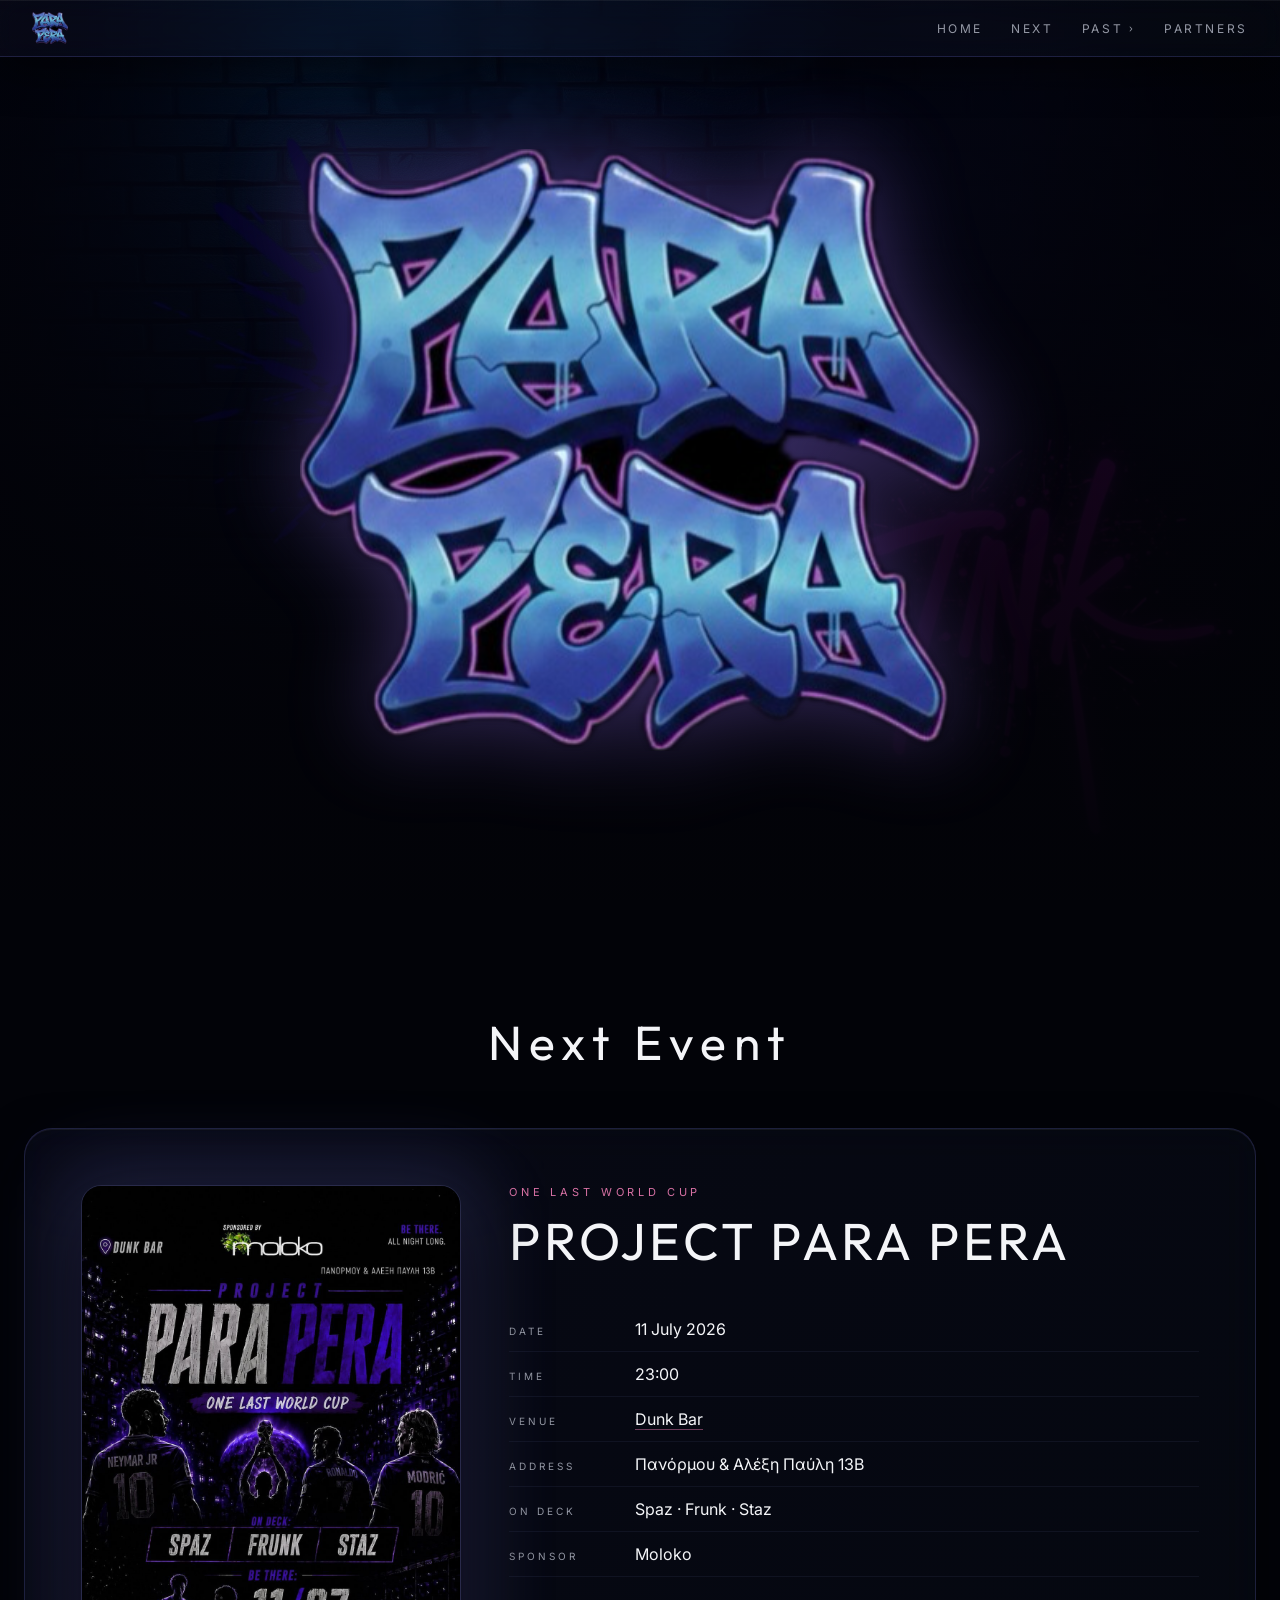
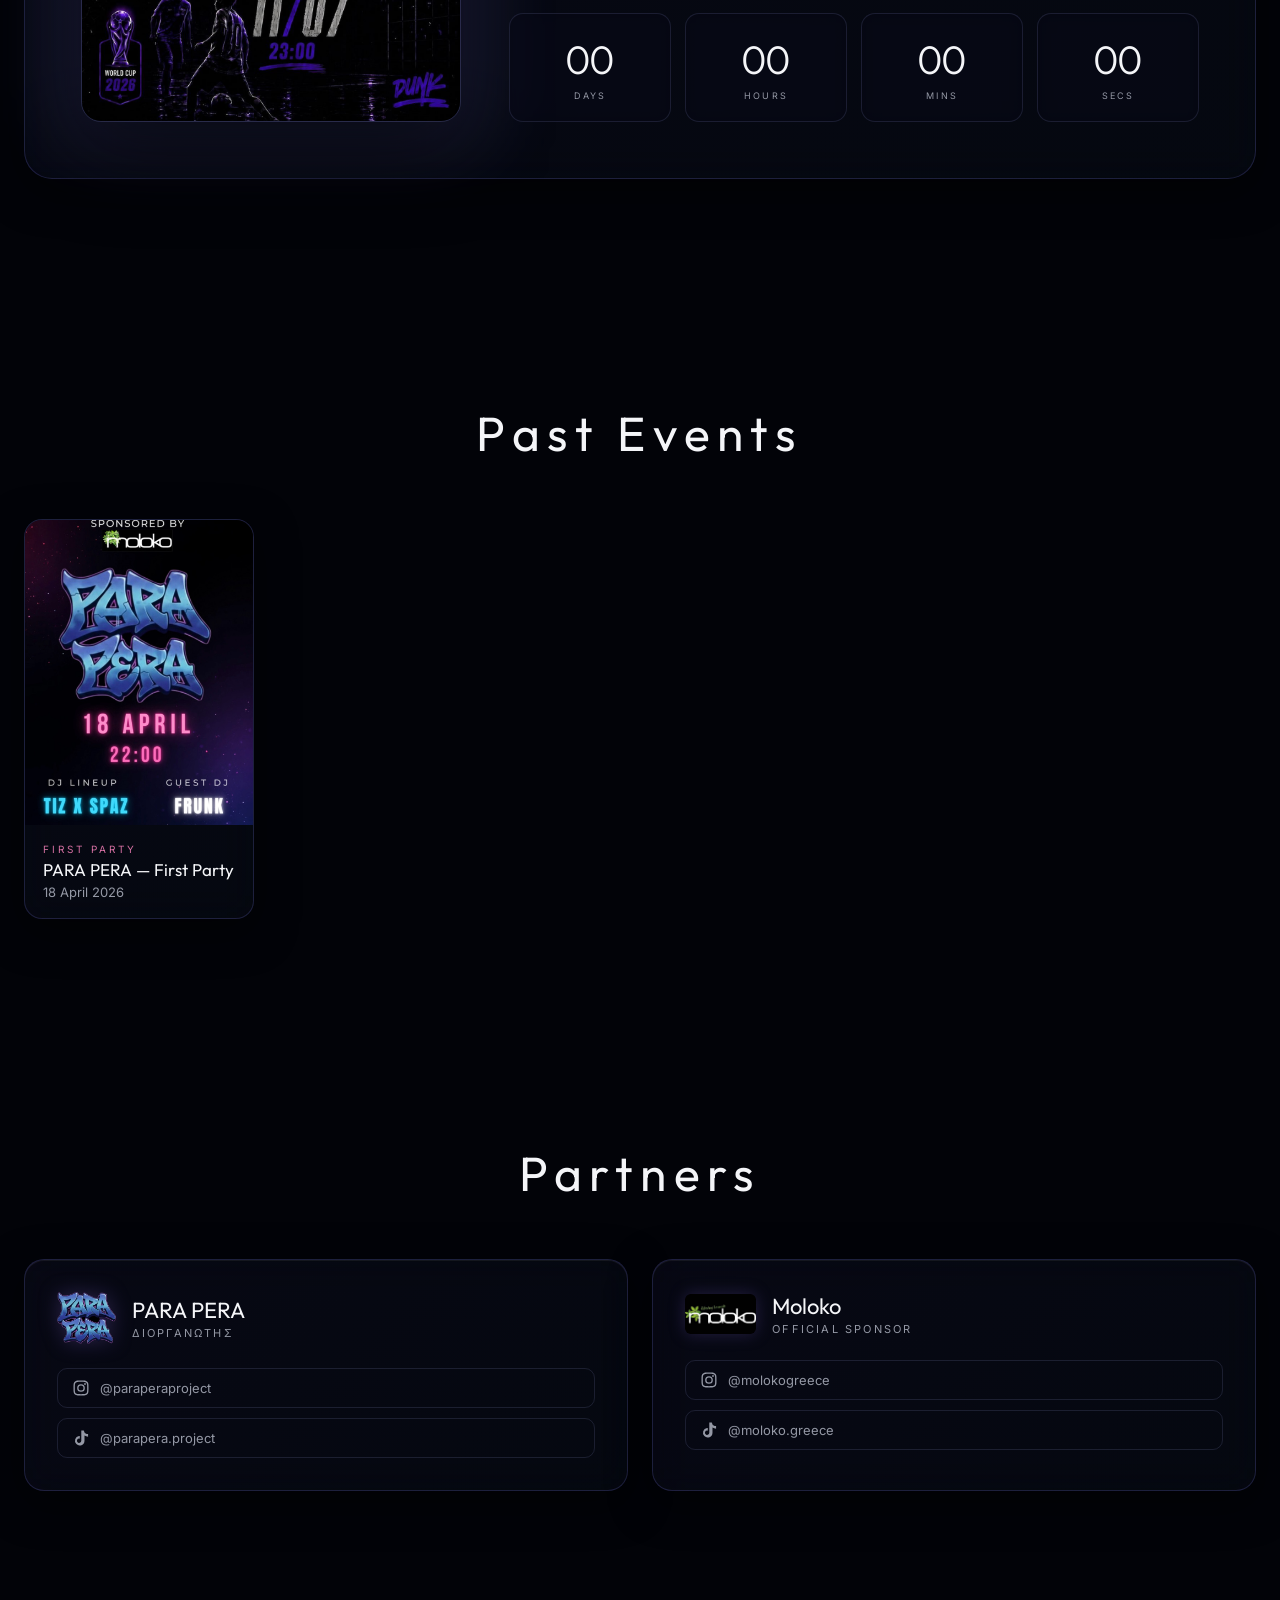
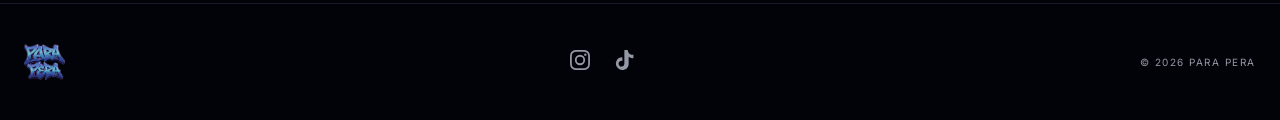
==== commit 1a00f410: "Add files via upload Updated Partners" ====
--- a/index.html
+++ b/index.html
@@ -27,7 +27,7 @@
         <button class="nav-past-trigger" id="navPastTrigger">Past <span class="chev">›</span></button>
         <div class="glass-card nav-past-menu" id="navPastMenu"></div>
       </div>
-      <a href="#sponsorships" class="nav-link">Sponsorships</a>
+      <a href="#partners" class="nav-link">Partners</a>
     </nav>
     <button class="nav-mobile-btn" id="mobileBtn">Menu</button>
   </div>
@@ -35,7 +35,7 @@
     <a href="#home"         class="nav-link" onclick="closeMobile()">Home</a>
     <a href="#next"         class="nav-link" onclick="closeMobile()">Next</a>
     <div id="mobilePastList"></div>
-    <a href="#sponsorships" class="nav-link" onclick="closeMobile()">Sponsorships</a>
+    <a href="#partners" class="nav-link" onclick="closeMobile()">Partners</a>
   </div>
 </header>
 
@@ -93,10 +93,10 @@
   </div>
 </section>
 
-<!-- SPONSORSHIPS -->
-<section class="section" id="sponsorships">
+<!-- PARTNERS -->
+<section class="section" id="partners">
   <div class="section-inner">
-    <h2 class="section-title fd">Sponsorships</h2>
+    <h2 class="section-title fd">Partners</h2>
     <div class="sponsors-row">
 
       <!-- PARA PERA -->
@@ -137,26 +137,7 @@
         </div>
       </div>
 
-      <!-- ASTRE -->
-      <div class="glass-card sponsor-card">
-        <div class="sponsor-header">
-          <img src="posters/astre-logo.png" alt="Astre Clothing" class="sponsor-logo-sq">
-          <div>
-            <div class="sponsor-name fd">Astre Clothing</div>
-            <div class="sponsor-role">Official Sponsor</div>
-          </div>
-        </div>
-        <div class="sponsor-links">
-          <a href="https://www.instagram.com/astre_clothing/" target="_blank" rel="noopener" class="sponsor-link">
-            <svg viewBox="0 0 24 24" fill="currentColor"><path d="M12 2c2.717 0 3.056.01 4.122.06 1.065.05 1.79.217 2.428.465.66.254 1.216.598 1.772 1.153.509.5.902 1.105 1.153 1.772.247.637.415 1.363.465 2.428.047 1.066.06 1.405.06 4.122 0 2.717-.01 3.056-.06 4.122-.05 1.065-.218 1.79-.465 2.428a4.883 4.883 0 0 1-1.153 1.772c-.5.508-1.104.902-1.772 1.153-.637.247-1.363.415-2.428.465-1.066.047-1.405.06-4.122.06-2.717 0-3.056-.01-4.122-.06-1.065-.05-1.79-.218-2.428-.465a4.89 4.89 0 0 1-1.772-1.153 4.904 4.904 0 0 1-1.153-1.772c-.248-.637-.415-1.363-.465-2.428C2.013 15.056 2 14.717 2 12c0-2.717.01-3.056.06-4.122.05-1.066.217-1.79.465-2.428a4.88 4.88 0 0 1 1.153-1.772A4.897 4.897 0 0 1 5.45 2.525c.638-.248 1.362-.415 2.428-.465C8.944 2.013 9.283 2 12 2zm0 1.802c-2.67 0-2.987.01-4.04.059-.976.045-1.505.207-1.858.344-.466.181-.8.398-1.15.748-.35.35-.566.683-.747 1.15-.137.353-.3.882-.344 1.857-.05 1.053-.06 1.37-.06 4.04 0 2.67.01 2.987.06 4.04.045.976.207 1.505.344 1.858.181.466.397.8.747 1.15.35.35.684.566 1.15.747.353.137.882.3 1.858.344 1.052.05 1.369.06 4.04.06 2.67 0 2.987-.01 4.04-.06.976-.045 1.505-.207 1.857-.344.467-.181.8-.398 1.15-.748.35-.35.566-.683.747-1.15.137-.352.3-.881.344-1.857.05-1.053.06-1.37.06-4.04 0-2.67-.01-2.987-.06-4.04-.045-.976-.207-1.504-.344-1.857a3.097 3.097 0 0 0-.747-1.15 3.098 3.098 0 0 0-1.15-.748c-.352-.137-.881-.3-1.857-.344-1.053-.05-1.37-.06-4.04-.06zm0 3.064a5.135 5.135 0 1 1 0 10.27 5.135 5.135 0 0 1 0-10.27zm0 8.468a3.333 3.333 0 1 0 0-6.666 3.333 3.333 0 0 0 0 6.666zm6.538-8.671a1.2 1.2 0 1 1-2.4 0 1.2 1.2 0 0 1 2.4 0z"/></svg><span>@astre_clothing</span>
-          </a>
-          <a href="https://www.tiktok.com/@astre.clothing" target="_blank" rel="noopener" class="sponsor-link">
-            <svg viewBox="0 0 24 24" fill="currentColor"><path d="M19.59 6.69a4.83 4.83 0 0 1-3.77-4.25V2h-3.45v13.67a2.89 2.89 0 0 1-5.2 1.74 2.89 2.89 0 0 1 2.31-4.64 2.93 2.93 0 0 1 .88.13V9.4a6.84 6.84 0 0 0-1-.05A6.33 6.33 0 0 0 5.8 20.1a6.34 6.34 0 0 0 10.86-4.43V8.66a8.16 8.16 0 0 0 4.77 1.52V6.7a4.85 4.85 0 0 1-1.84-.01Z"/></svg><span>@astre.clothing</span>
-          </a>
-        </div>
-      </div>
-
-    </div>
+
   </div>
 </section>
 
--- a/styles.css
+++ b/styles.css
@@ -51,7 +51,10 @@
   display:flex; align-items:center; justify-content:space-between;
   padding:12px 32px;
 }
-.nav-logo img { height:44px; width:auto; }
+.nav-logo img {
+  height: 32px;
+  width: auto;
+}
 
 .nav-links { display:flex; align-items:center; gap:28px; flex-shrink:0; }
 .nav-link  {
@@ -134,11 +137,11 @@
 }
 /* New logo has transparency — no clip needed, just glow */
 .hero-logo {
-  width:280px;
+  width:420px;
   filter:drop-shadow(0 0 44px rgba(120,90,200,0.45));
 }
-@media (min-width:640px) { .hero-logo { width:360px; } }
-@media (min-width:768px) { .hero-logo { width:460px; } }
+@media (min-width:640px) { .hero-logo { width:560px; } }
+@media (min-width:768px) { .hero-logo { width:680px; } }
 
 /* ── SECTIONS ────────────────────────────────────────── */
 .section { padding:112px 24px; }
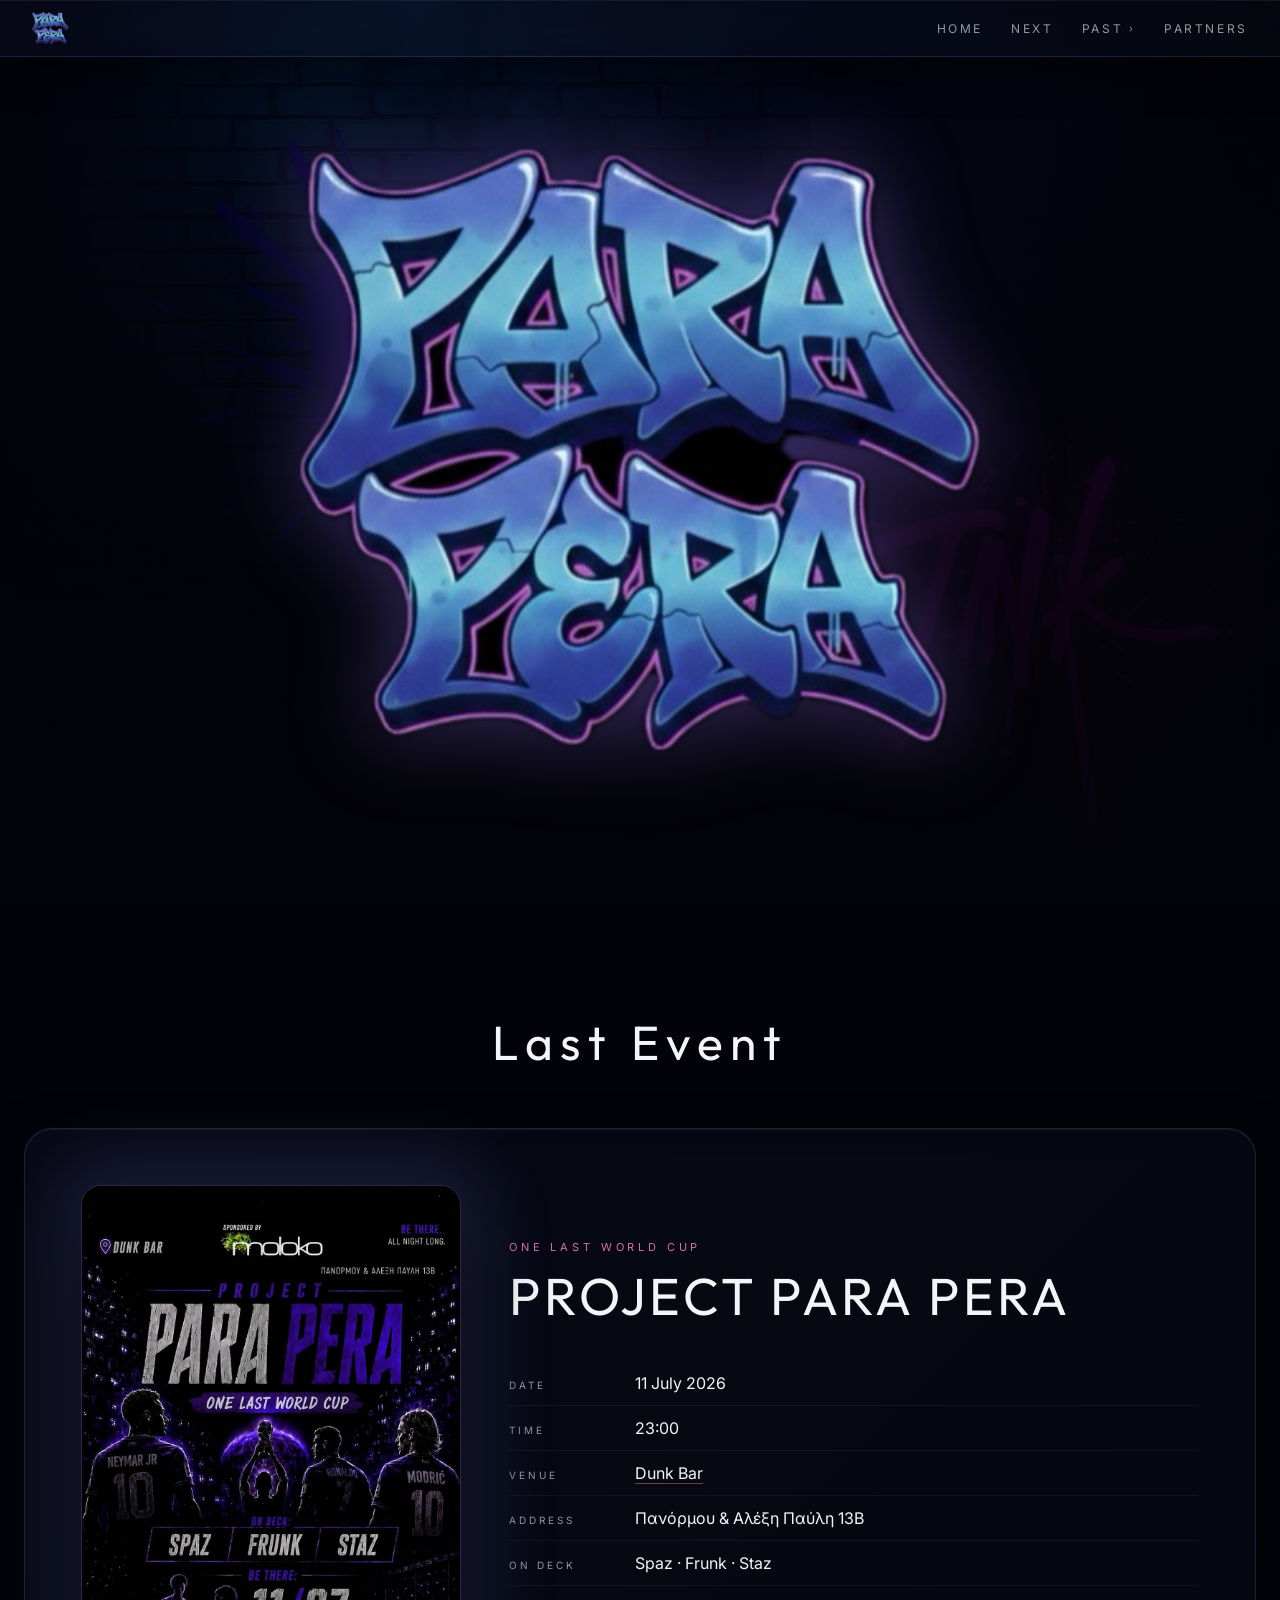
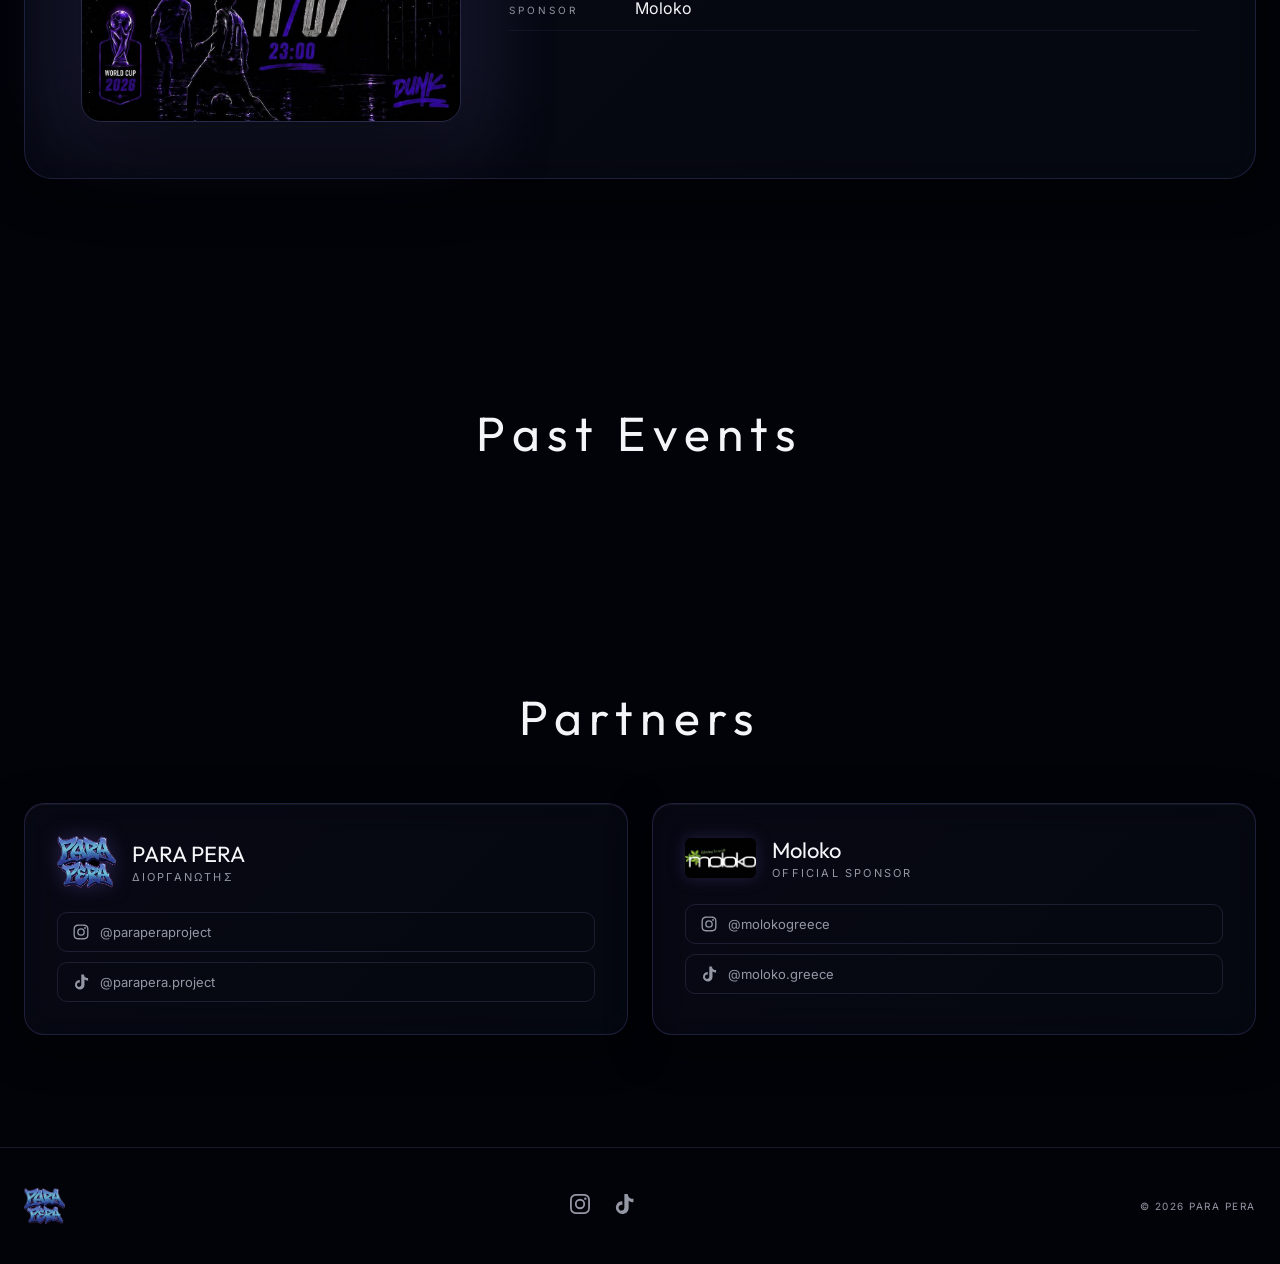
==== commit 2f96fe1a: "next -> last" ====
--- a/index.html
+++ b/index.html
@@ -55,7 +55,7 @@
 <!-- NEXT EVENT -->
 <section class="section" id="next">
   <div class="section-inner">
-    <h2 class="section-title fd">Next Event</h2>
+    <h2 class="section-title fd">Last Event</h2>
     <div class="glass-card event-card">
       <div class="event-grid">
         <div class="poster-wrap">
@@ -73,12 +73,7 @@
             <div class="event-row"><dt>On Deck</dt> <dd id="nOnDeck"></dd></div>
             <div class="event-row"><dt>Sponsor</dt> <dd id="nSponsor"></dd></div>
           </dl>
-          <div class="countdown">
-            <div class="cd-unit"><span class="cd-num" id="cdD">--</span><span class="cd-label">Days</span></div>
-            <div class="cd-unit"><span class="cd-num" id="cdH">--</span><span class="cd-label">Hours</span></div>
-            <div class="cd-unit"><span class="cd-num" id="cdM">--</span><span class="cd-label">Mins</span></div>
-            <div class="cd-unit"><span class="cd-num" id="cdS">--</span><span class="cd-label">Secs</span></div>
-          </div>
+          
         </div>
       </div>
     </div>
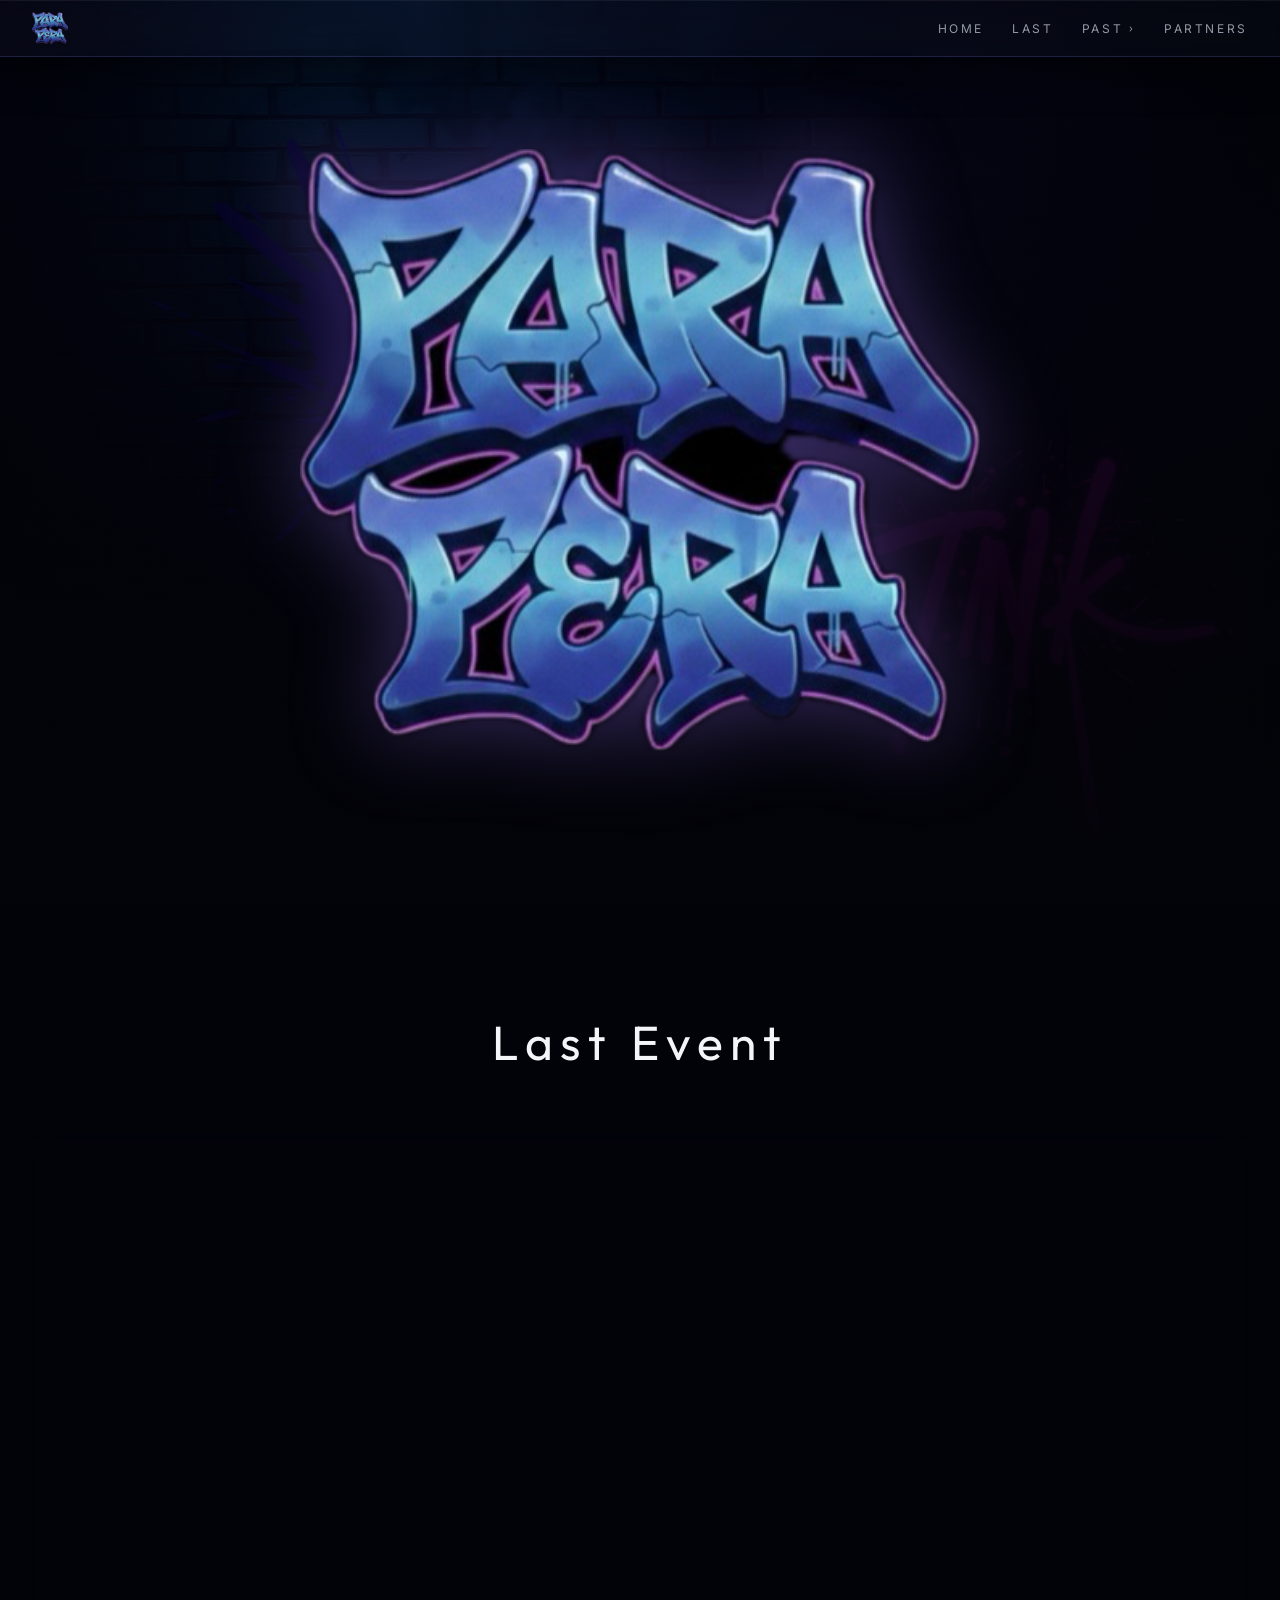
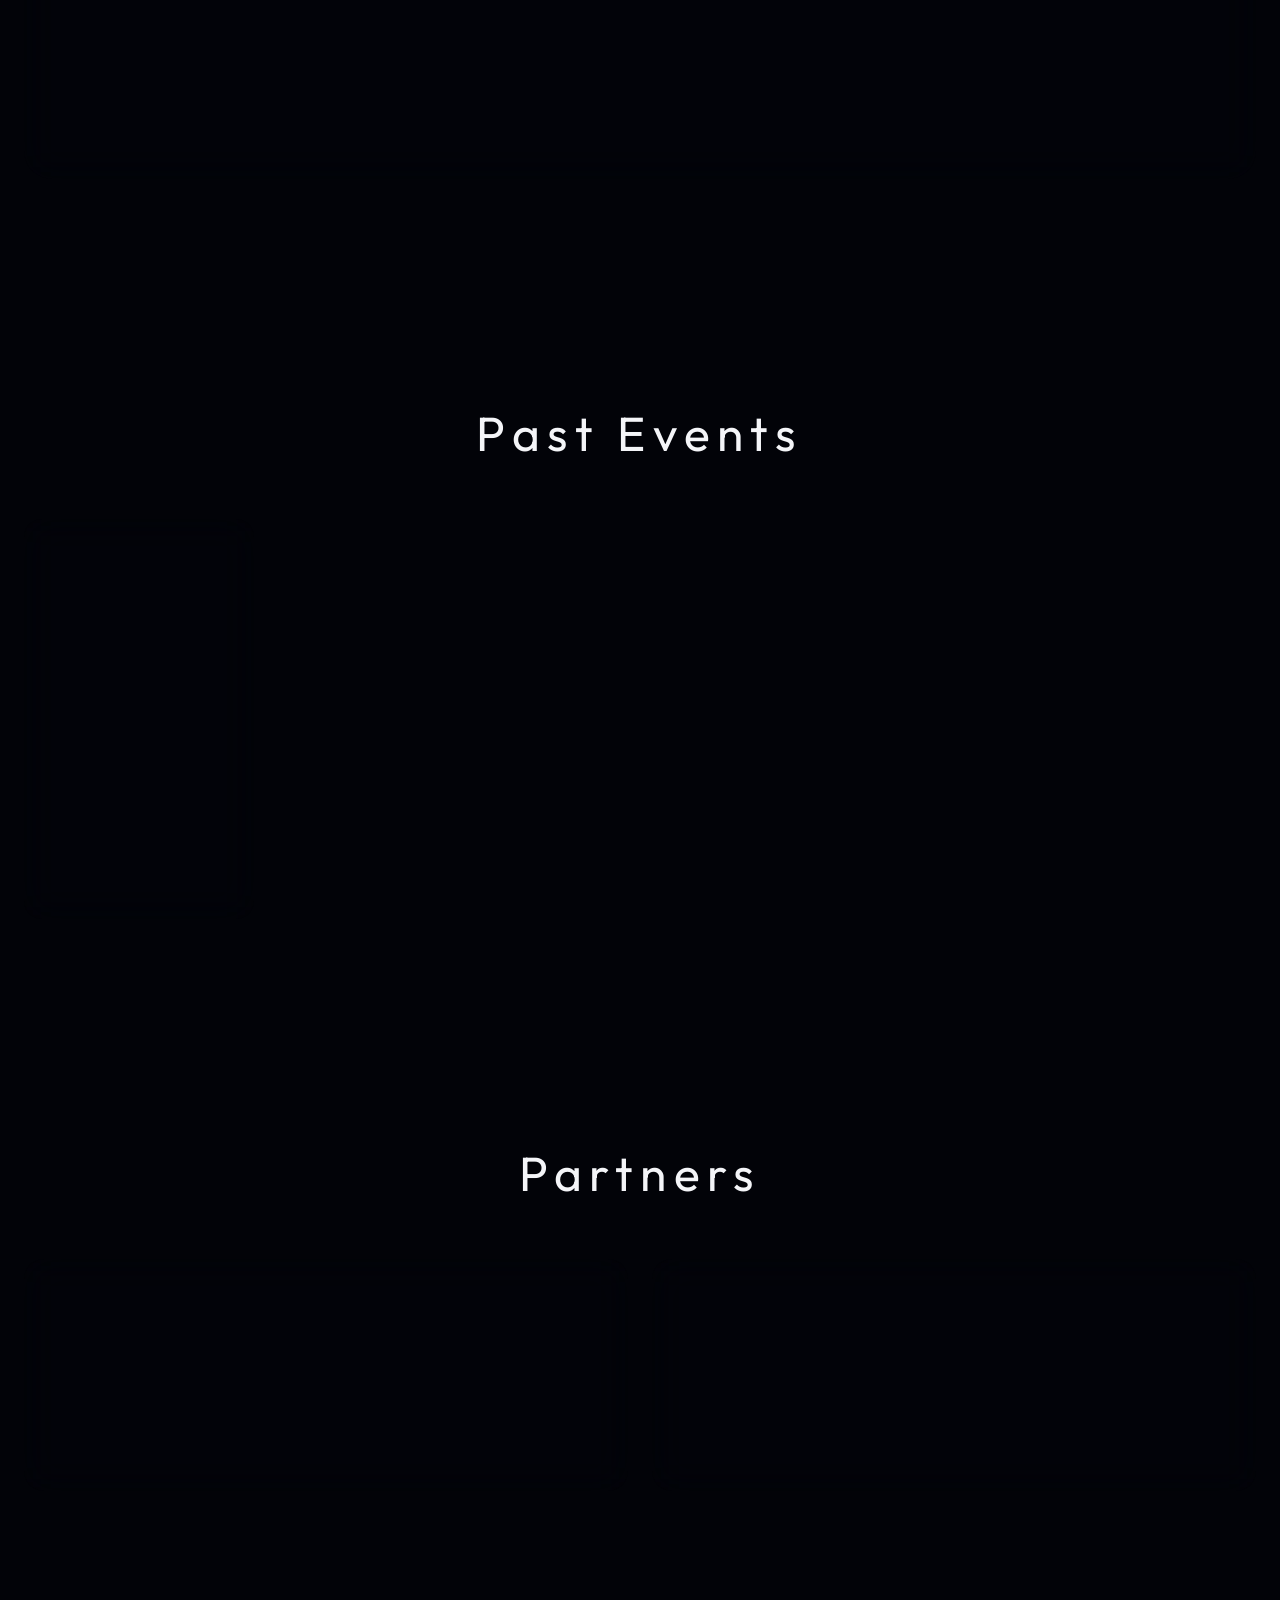
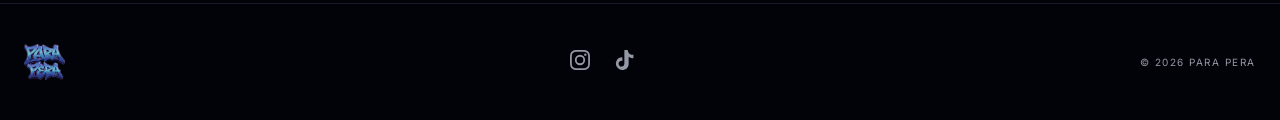
==== commit 7431b976: "Add files via upload" ====
--- a/index.html
+++ b/index.html
@@ -22,7 +22,7 @@
     <a href="#home" class="nav-logo"><img src="logo.png" alt="PARA PERA"></a>
     <nav class="nav-links">
       <a href="#home" class="nav-link">Home</a>
-      <a href="#next" class="nav-link">Next</a>
+      <a href="#next" class="nav-link">Last</a>
       <div class="nav-past" id="navPast">
         <button class="nav-past-trigger" id="navPastTrigger">Past <span class="chev">›</span></button>
         <div class="glass-card nav-past-menu" id="navPastMenu"></div>
@@ -33,7 +33,7 @@
   </div>
   <div class="glass-card nav-mobile-menu" id="mobileMenu">
     <a href="#home"         class="nav-link" onclick="closeMobile()">Home</a>
-    <a href="#next"         class="nav-link" onclick="closeMobile()">Next</a>
+    <a href="#next"         class="nav-link" onclick="closeMobile()">Last</a>
     <div id="mobilePastList"></div>
     <a href="#partners" class="nav-link" onclick="closeMobile()">Partners</a>
   </div>
@@ -73,7 +73,6 @@
             <div class="event-row"><dt>On Deck</dt> <dd id="nOnDeck"></dd></div>
             <div class="event-row"><dt>Sponsor</dt> <dd id="nSponsor"></dd></div>
           </dl>
-          
         </div>
       </div>
     </div>
@@ -175,15 +174,6 @@
 } else {
   venueEl.textContent = N.venue || '';
 }
-
-function tick(){
-  const d = Math.max(0, new Date(N.iso) - Date.now());
-  document.getElementById('cdD').textContent = String(Math.floor(d/864e5)).padStart(2,'0');
-  document.getElementById('cdH').textContent = String(Math.floor(d/36e5)%24).padStart(2,'0');
-  document.getElementById('cdM').textContent = String(Math.floor(d/6e4)%60).padStart(2,'0');
-  document.getElementById('cdS').textContent = String(Math.floor(d/1e3)%60).padStart(2,'0');
-}
-tick(); setInterval(tick,1000);
 
 /* Nav past dropdown */
 const trigger = document.getElementById('navPastTrigger');
--- a/styles.css
+++ b/styles.css
@@ -201,16 +201,6 @@
 }
 .venue-link:hover { color:var(--accent-pink); border-color:var(--accent-pink); }
 
-.countdown { display:grid; grid-template-columns:repeat(4,1fr); gap:10px; }
-@media (min-width:400px) { .countdown { gap:14px; } }
-.cd-unit  {
-  display:flex; flex-direction:column; align-items:center;
-  background:var(--surface); border:1px solid var(--border);
-  backdrop-filter:blur(8px); border-radius:14px; padding:20px 8px;
-}
-.cd-num   { font-family:var(--font-d); font-weight:300; font-size:clamp(26px,3.5vw,40px); font-variant-numeric:tabular-nums; }
-.cd-label { margin-top:6px; font-size:9px; font-weight:400; letter-spacing:0.25em; text-transform:uppercase; color:var(--muted-fg); }
-
 /* ── PAST EVENTS ─────────────────────────────────────── */
 .past-grid { margin-top:56px; display:grid; grid-template-columns:repeat(auto-fill,minmax(220px,1fr)); gap:20px; }
 .past-grid.single { justify-content:center; }
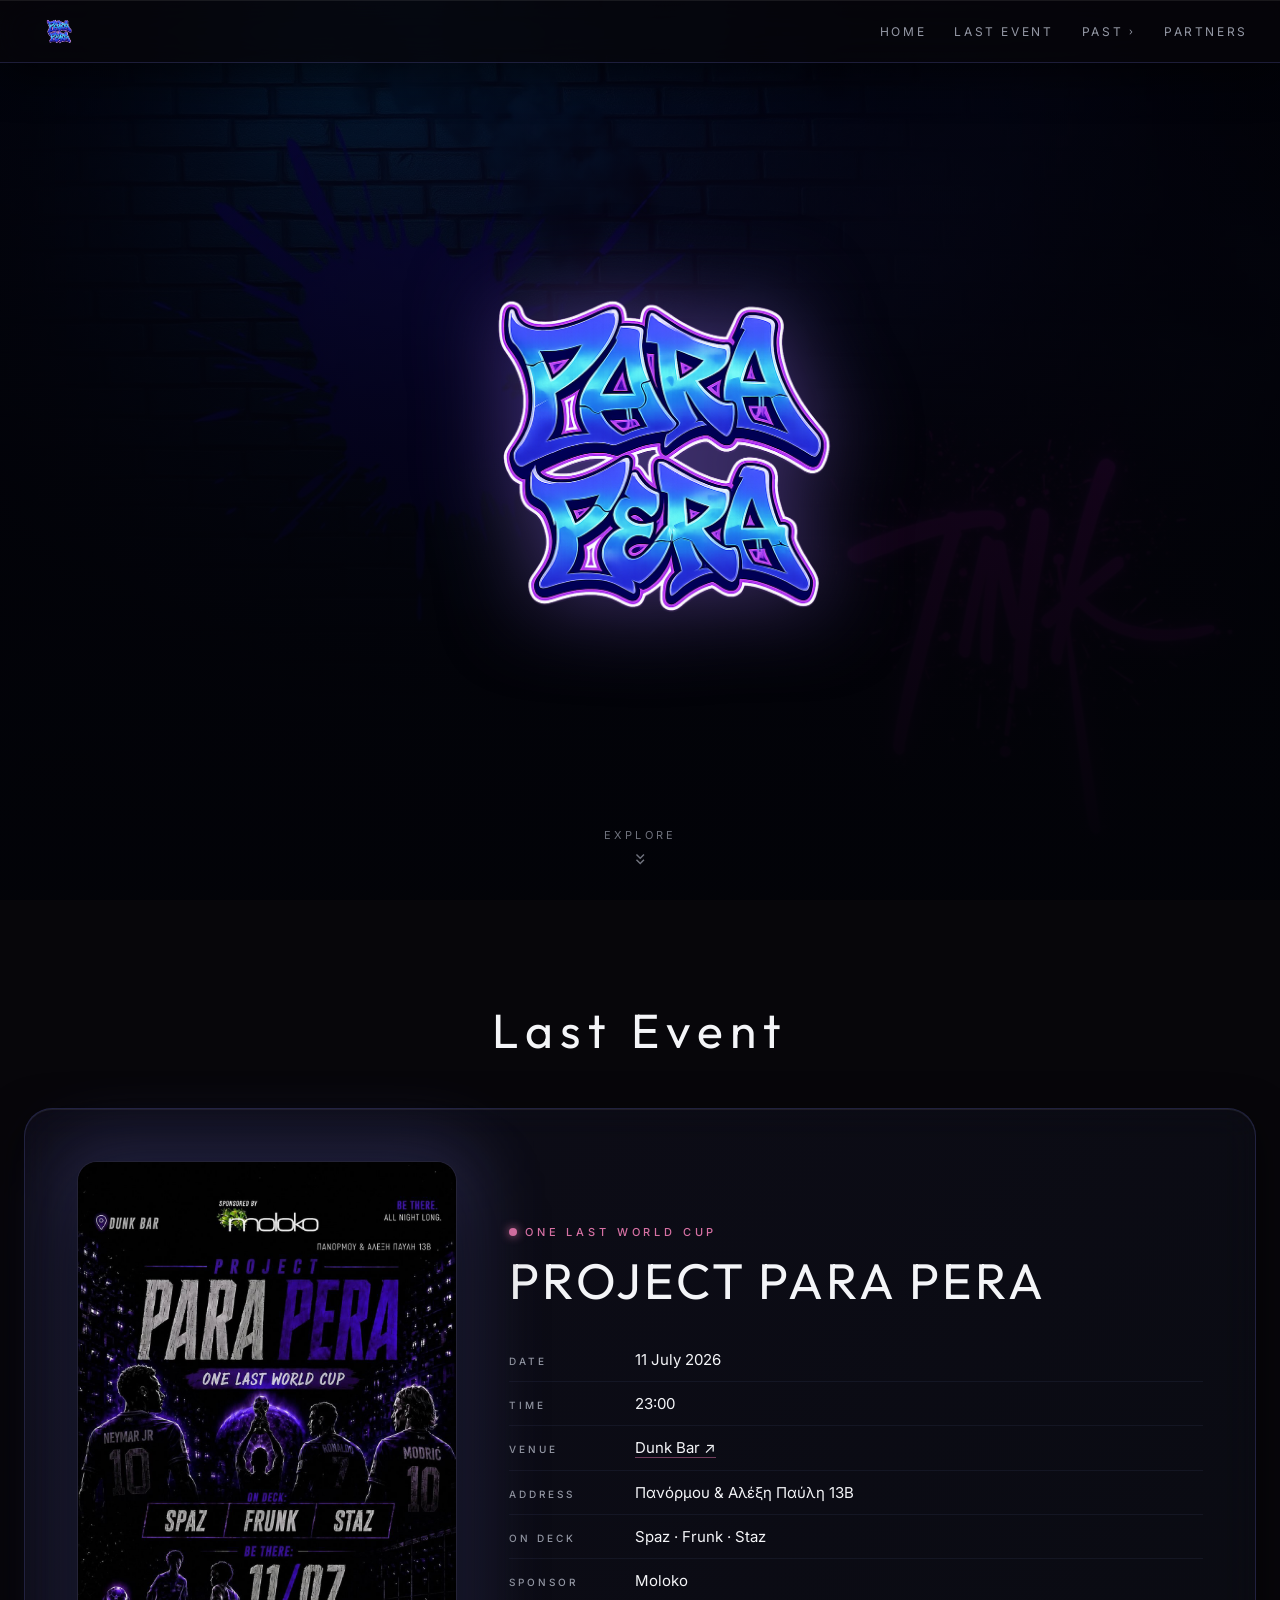
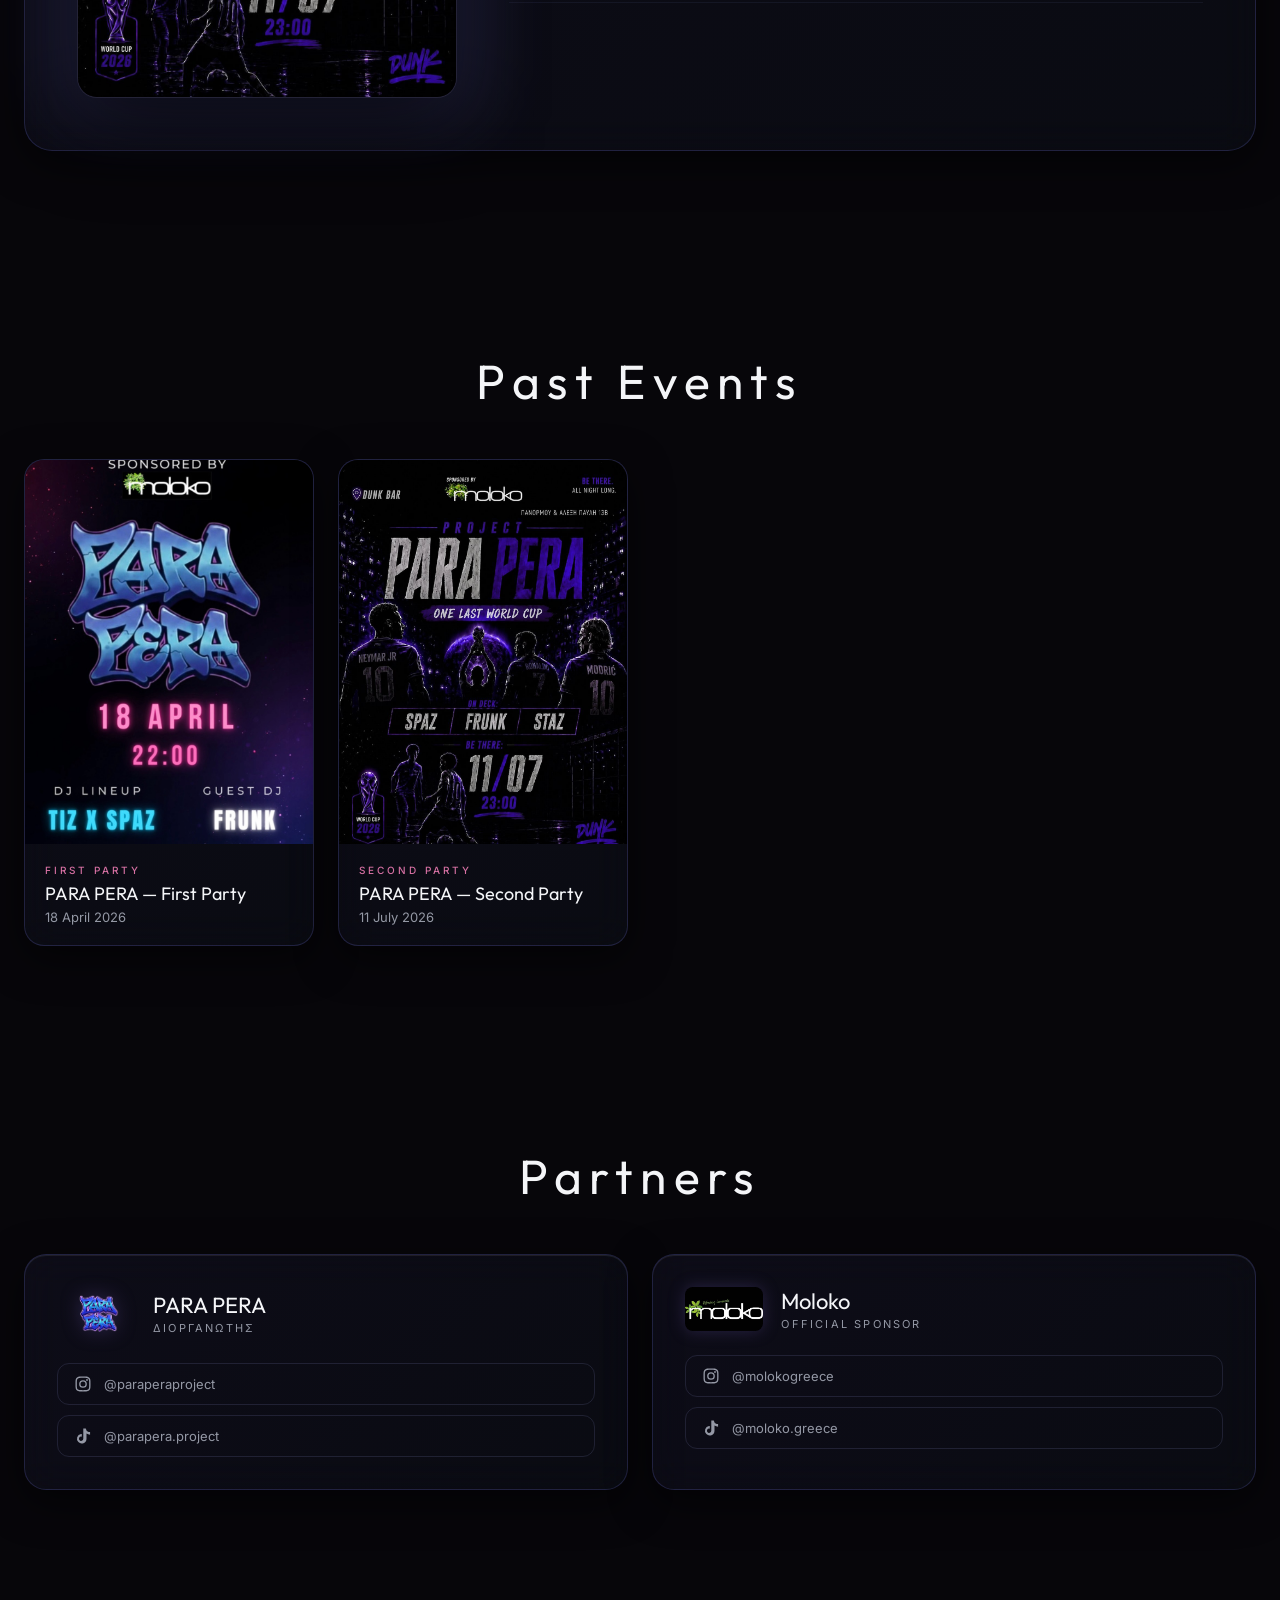
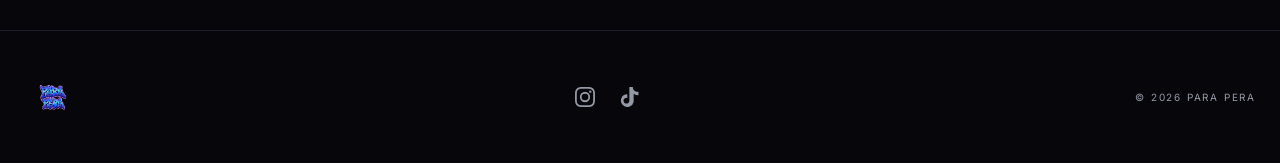
==== commit 5be6ca4f: "Add files via upload" ====
--- a/index.html
+++ b/index.html
@@ -8,10 +8,28 @@
 <meta property="og:title" content="PARA PERA PROJECT">
 <meta property="og:description" content="Underground luxury nightclub events. Neon nights, unforgettable memories.">
 <meta property="og:type" content="website">
-<meta name="theme-color" content="#050505">
+<meta name="color-scheme" content="dark">
+<meta name="theme-color" content="#07060a">
+
+<!-- CRITICAL: Instant Dark Paint prevents white flash before CSS loads -->
+<style>
+  :root, html, body {
+    background-color: #07060a !important;
+    color: #f7f6f9;
+    margin: 0;
+    padding: 0;
+  }
+  .hero, .hero-video {
+    background-color: #07060a;
+  }
+</style>
+
 <link rel="preconnect" href="https://fonts.googleapis.com">
 <link rel="preconnect" href="https://fonts.gstatic.com" crossorigin>
-<link href="https://fonts.googleapis.com/css2?family=Outfit:wght@200;300;400;500;600&family=Inter:wght@300;400;500&display=swap" rel="stylesheet">
+<link rel="stylesheet" href="https://fonts.googleapis.com/css2?family=Outfit:wght@200;300;400;500;600&family=Inter:wght@300;400;500&display=swap" media="print" onload="this.media='all'">
+<noscript>
+  <link rel="stylesheet" href="https://fonts.googleapis.com/css2?family=Outfit:wght@200;300;400;500;600&family=Inter:wght@300;400;500&display=swap">
+</noscript>
 <link rel="stylesheet" href="styles.css">
 </head>
 <body>
@@ -22,18 +40,18 @@
     <a href="#home" class="nav-logo"><img src="logo.png" alt="PARA PERA"></a>
     <nav class="nav-links">
       <a href="#home" class="nav-link">Home</a>
-      <a href="#next" class="nav-link">Last</a>
+      <a href="#next" class="nav-link">Last Event</a>
       <div class="nav-past" id="navPast">
-        <button class="nav-past-trigger" id="navPastTrigger">Past <span class="chev">›</span></button>
+        <button class="nav-past-trigger" id="navPastTrigger" type="button">Past <span class="chev">›</span></button>
         <div class="glass-card nav-past-menu" id="navPastMenu"></div>
       </div>
       <a href="#partners" class="nav-link">Partners</a>
     </nav>
-    <button class="nav-mobile-btn" id="mobileBtn">Menu</button>
+    <button class="nav-mobile-btn" id="mobileBtn" type="button">Menu</button>
   </div>
   <div class="glass-card nav-mobile-menu" id="mobileMenu">
-    <a href="#home"         class="nav-link" onclick="closeMobile()">Home</a>
-    <a href="#next"         class="nav-link" onclick="closeMobile()">Last</a>
+    <a href="#home" class="nav-link" onclick="closeMobile()">Home</a>
+    <a href="#next" class="nav-link" onclick="closeMobile()">Last Event</a>
     <div id="mobilePastList"></div>
     <a href="#partners" class="nav-link" onclick="closeMobile()">Partners</a>
   </div>
@@ -48,11 +66,15 @@
   </video>
   <div class="hero-fade"></div>
   <div class="hero-inner">
-    <img src="logo.png" alt="PARA PERA" class="hero-logo float">
-  </div>
-</section>
-
-<!-- NEXT EVENT -->
+    <img src="logo.png" alt="PARA PERA" class="hero-logo float" width="680" height="453">
+  </div>
+  <a href="#next" class="hero-scroll-indicator" aria-label="Scroll down to events">
+    <span>EXPLORE</span>
+    <svg viewBox="0 0 24 24" width="18" height="18" fill="none" stroke="currentColor" stroke-width="2"><path d="M7 13l5 5 5-5M7 6l5 5 5-5"/></svg>
+  </a>
+</section>
+
+<!-- LAST / NEXT EVENT -->
 <section class="section" id="next">
   <div class="section-inner">
     <h2 class="section-title fd">Last Event</h2>
@@ -60,19 +82,20 @@
       <div class="event-grid">
         <div class="poster-wrap">
           <div class="poster-glow"></div>
-          <img id="nPoster" src="" alt="Event poster">
+          <img id="nPoster" src="posters/poster-july.jpg" alt="Event poster" loading="eager" decoding="async">
         </div>
         <div class="event-info">
-          <p  id="nTagline" class="event-eyebrow"></p>
-          <h3 id="nName"    class="event-title fd"></h3>
+          <p  id="nTagline" class="event-eyebrow">One Last World Cup</p>
+          <h3 id="nName"    class="event-title fd">PROJECT PARA PERA</h3>
           <dl class="event-dl">
-            <div class="event-row"><dt>Date</dt>    <dd id="nDate"></dd></div>
-            <div class="event-row"><dt>Time</dt>    <dd id="nTime"></dd></div>
-            <div class="event-row"><dt>Venue</dt>   <dd id="nVenue"></dd></div>
-            <div class="event-row"><dt>Address</dt> <dd id="nAddress"></dd></div>
-            <div class="event-row"><dt>On Deck</dt> <dd id="nOnDeck"></dd></div>
-            <div class="event-row"><dt>Sponsor</dt> <dd id="nSponsor"></dd></div>
+            <div class="event-row"><dt>Date</dt>    <dd id="nDate">11 July 2026</dd></div>
+            <div class="event-row"><dt>Time</dt>    <dd id="nTime">23:00</dd></div>
+            <div class="event-row"><dt>Venue</dt>   <dd id="nVenue"><a href="https://maps.app.goo.gl/1PA3sMuLdSoFbnFW6" target="_blank" rel="noopener" class="venue-link">Dunk Bar ↗</a></dd></div>
+            <div class="event-row"><dt>Address</dt> <dd id="nAddress">Πανόρμου & Αλέξη Παύλη 13Β</dd></div>
+            <div class="event-row"><dt>On Deck</dt> <dd id="nOnDeck">Spaz · Frunk · Staz</dd></div>
+            <div class="event-row"><dt>Sponsor</dt> <dd id="nSponsor">Moloko</dd></div>
           </dl>
+
         </div>
       </div>
     </div>
@@ -131,7 +154,7 @@
         </div>
       </div>
 
-
+    </div>
   </div>
 </section>
 
@@ -147,74 +170,88 @@
   </div>
 </footer>
 
-<div class="lightbox" id="lightbox">
-  <span class="lightbox-close" id="lbClose">&times;</span>
-  <img id="lbImg" src="" alt="">
-</div>
-
 <script src="events.js"></script>
 <script>
 document.getElementById('yr').textContent = new Date().getFullYear();
 
-/* Next event */
-const N = NEXT_EVENT;
-document.getElementById('nPoster').src      = N.poster;
-document.getElementById('nTagline').textContent = N.tagline;
-document.getElementById('nName').textContent    = N.name;
-document.getElementById('nDate').textContent    = N.date;
-document.getElementById('nTime').textContent    = N.time;
-document.getElementById('nOnDeck').textContent  = N.onDeck.join(' · ');
-document.getElementById('nSponsor').textContent = N.sponsor;
-document.getElementById('nAddress').textContent = N.address || '';
-
-/* Venue as clickable link */
-const venueEl = document.getElementById('nVenue');
-if(N.venueUrl) {
-  venueEl.innerHTML = `<a href="${N.venueUrl}" target="_blank" rel="noopener" class="venue-link">${N.venue}</a>`;
-} else {
-  venueEl.textContent = N.venue || '';
+/* Next / Last event */
+if (typeof NEXT_EVENT !== 'undefined') {
+  const N = NEXT_EVENT;
+  const nPoster = document.getElementById('nPoster');
+  if (N.poster) nPoster.src = N.poster;
+  if (N.tagline) document.getElementById('nTagline').textContent = N.tagline;
+  if (N.name) document.getElementById('nName').textContent = N.name;
+  if (N.date) document.getElementById('nDate').textContent = N.date;
+  if (N.time) document.getElementById('nTime').textContent = N.time;
+  if (N.onDeck) document.getElementById('nOnDeck').textContent = Array.isArray(N.onDeck) ? N.onDeck.join(' · ') : N.onDeck;
+  if (N.sponsor) document.getElementById('nSponsor').textContent = N.sponsor;
+  if (N.address) document.getElementById('nAddress').textContent = N.address;
+
+  /* Venue as clickable link */
+  const venueEl = document.getElementById('nVenue');
+  if (N.venueUrl) {
+    venueEl.innerHTML = `<a href="${N.venueUrl}" target="_blank" rel="noopener" class="venue-link">${N.venue || 'Google Maps'} ↗</a>`;
+  } else if (N.venue) {
+    venueEl.textContent = N.venue;
+  }
 }
 
 /* Nav past dropdown */
 const trigger = document.getElementById('navPastTrigger');
 const menu    = document.getElementById('navPastMenu');
-menu.innerHTML = PAST_EVENTS.map(e=>`<a href="past.html?event=${e.slug}">${e.label}</a>`).join('');
-trigger.addEventListener('click',()=>{ trigger.classList.toggle('open'); menu.classList.toggle('open'); });
-document.addEventListener('click', e=>{
-  if(!document.getElementById('navPast').contains(e.target)){
-    trigger.classList.remove('open'); menu.classList.remove('open');
-  }
-});
-
-/* Mobile nav */
-const mBtn  = document.getElementById('mobileBtn');
-const mMenu = document.getElementById('mobileMenu');
-document.getElementById('mobilePastList').innerHTML =
-  '<div style="display:flex;flex-direction:column;gap:10px;margin-top:6px;">' +
-  PAST_EVENTS.map(e=>`<a href="past.html?event=${e.slug}" class="nav-link">${e.label}</a>`).join('') + '</div>';
-mBtn.addEventListener('click',()=>{
-  const o = mMenu.classList.toggle('open');
-  mBtn.textContent = o ? 'Close' : 'Menu';
-});
-function closeMobile(){ mMenu.classList.remove('open'); mBtn.textContent='Menu'; }
-
-/* Past grid — poster as cover */
-const grid = document.getElementById('pastGrid');
-if(!PAST_EVENTS.length){
-  grid.innerHTML = '<div class="empty-note">Δεν υπάρχουν past events ακόμα.</div>';
-} else {
-  grid.className = 'past-grid' + (PAST_EVENTS.length===1 ? ' single' : '');
-  grid.innerHTML = PAST_EVENTS.map(e => {
-    const cover = e.poster || (getPhotoUrls(e)[0] || '');
-    return `<a href="past.html?event=${e.slug}" class="glass-card past-card">
-      <div class="thumb"><img src="${cover}" alt="${e.name}" loading="lazy"></div>
-      <div class="info">
-        <div class="lbl">${e.label}</div>
-        <div class="name">${e.name}</div>
-        <div class="date">${e.date}</div>
-      </div>
-    </a>`;
-  }).join('');
+if (typeof PAST_EVENTS !== 'undefined' && Array.isArray(PAST_EVENTS)) {
+  menu.innerHTML = PAST_EVENTS.map(e => `<a href="past.html?event=${e.slug}">${e.label}</a>`).join('');
+  
+  trigger.addEventListener('click', (e) => {
+    e.stopPropagation();
+    trigger.classList.toggle('open');
+    menu.classList.toggle('open');
+  });
+  
+  document.addEventListener('click', (e) => {
+    if (!document.getElementById('navPast').contains(e.target)) {
+      trigger.classList.remove('open');
+      menu.classList.remove('open');
+    }
+  });
+
+  /* Mobile nav */
+  const mBtn  = document.getElementById('mobileBtn');
+  const mMenu = document.getElementById('mobileMenu');
+  document.getElementById('mobilePastList').innerHTML =
+    '<div style="display:flex;flex-direction:column;gap:10px;margin-top:6px;">' +
+    PAST_EVENTS.map(e => `<a href="past.html?event=${e.slug}" class="nav-link" onclick="closeMobile()">${e.label}</a>`).join('') + '</div>';
+  
+  mBtn.addEventListener('click', () => {
+    const o = mMenu.classList.toggle('open');
+    mBtn.textContent = o ? 'Close' : 'Menu';
+  });
+
+  /* Past grid */
+  const grid = document.getElementById('pastGrid');
+  if (!PAST_EVENTS.length) {
+    grid.innerHTML = '<div class="empty-note">Δεν υπάρχουν past events ακόμα.</div>';
+  } else {
+    grid.className = 'past-grid' + (PAST_EVENTS.length === 1 ? ' single' : '');
+    grid.innerHTML = PAST_EVENTS.map(e => {
+      const cover = e.poster || (typeof getPhotoUrls === 'function' ? getPhotoUrls(e)[0] : '') || '';
+      return `<a href="past.html?event=${e.slug}" class="glass-card past-card">
+        <div class="thumb"><img src="${cover}" alt="${e.name}" loading="lazy" decoding="async"></div>
+        <div class="info">
+          <div class="lbl">${e.label}</div>
+          <div class="name">${e.name}</div>
+          <div class="date">${e.date}</div>
+        </div>
+      </a>`;
+    }).join('');
+  }
+}
+
+function closeMobile() {
+  const mMenu = document.getElementById('mobileMenu');
+  const mBtn  = document.getElementById('mobileBtn');
+  if (mMenu) mMenu.classList.remove('open');
+  if (mBtn) mBtn.textContent = 'Menu';
 }
 </script>
 </body>
--- a/styles.css
+++ b/styles.css
@@ -2,6 +2,7 @@
    PARA PERA — styles.css
    ========================================================= */
 :root {
+  --bg-hex:      #07060a;
   --bg:          oklch(0.10 0.018 275);
   --fg:          oklch(0.97 0.005 280);
   --surface:     oklch(0.14 0.025 275 / 0.7);
@@ -10,27 +11,56 @@
   --accent-pink: oklch(0.68 0.14 350);
   --muted-fg:    oklch(0.68 0.02 275);
   --border:      oklch(0.55 0.08 280 / 0.22);
-  --font-d: "Outfit", system-ui, sans-serif;
-  --font-s: "Inter",  system-ui, sans-serif;
+  --font-d: "Outfit", -apple-system, BlinkMacSystemFont, "Segoe UI", Roboto, sans-serif;
+  --font-s: "Inter", -apple-system, BlinkMacSystemFont, "Segoe UI", Roboto, sans-serif;
 }
 
 *, *::before, *::after { margin:0; padding:0; box-sizing:border-box; }
-html  { scroll-behavior:smooth; }
-body  { background:var(--bg); color:var(--fg); font-family:var(--font-s); font-weight:400; overflow-x:hidden; }
+
+/* Never allow white flash or white background */
+html {
+  background-color: #07060a;
+  background: var(--bg, #07060a);
+  color: #f7f6f9;
+  scroll-behavior: smooth;
+  color-scheme: dark;
+}
+
+body {
+  background-color: #07060a;
+  background: var(--bg, #07060a);
+  color: var(--fg, #f7f6f9);
+  font-family: var(--font-s);
+  font-weight: 400;
+  overflow-x: hidden;
+  min-height: 100vh;
+  -webkit-font-smoothing: antialiased;
+  -moz-osx-font-smoothing: grayscale;
+}
+
 a     { color:inherit; text-decoration:none; }
 img   { display:block; max-width:100%; }
 ::selection { background:var(--accent); color:#fff; }
 .fd   { font-family:var(--font-d); }
 .muted{ color:var(--muted-fg); }
 
+/* Custom scrollbar */
+::-webkit-scrollbar { width: 8px; }
+::-webkit-scrollbar-track { background: #07060a; }
+::-webkit-scrollbar-thumb { background: rgba(139, 92, 246, 0.3); border-radius: 4px; }
+::-webkit-scrollbar-thumb:hover { background: rgba(139, 92, 246, 0.55); }
+
 .glass-card {
+  background: #0d0a16;
   background: linear-gradient(135deg,
-    color-mix(in oklab, var(--accent) 6%, transparent),
+    color-mix(in oklab, var(--accent) 7%, transparent),
     color-mix(in oklab, var(--accent-soft) 4%, transparent));
-  backdrop-filter: blur(18px) saturate(120%);
-  border: 1px solid color-mix(in oklab, var(--accent) 25%, transparent);
-  box-shadow: 0 12px 40px color-mix(in oklab, black 50%, transparent),
-              inset 0 1px 0 color-mix(in oklab, white 6%, transparent);
+  backdrop-filter: blur(18px) saturate(130%);
+  -webkit-backdrop-filter: blur(18px) saturate(130%);
+  border: 1px solid rgba(139, 92, 246, 0.25);
+  border: 1px solid color-mix(in oklab, var(--accent) 26%, transparent);
+  box-shadow: 0 12px 40px rgba(0, 0, 0, 0.55),
+              inset 0 1px 0 rgba(255, 255, 255, 0.08);
 }
 
 @keyframes float {
@@ -44,23 +74,30 @@
 .site-nav {
   position:fixed; inset:0 0 auto 0; z-index:50;
   border-radius:0; border-left:none; border-right:none; border-top:none;
-  backdrop-filter:blur(14px);
+  background: rgba(7, 6, 10, 0.75);
+  backdrop-filter:blur(16px);
+  -webkit-backdrop-filter:blur(16px);
 }
 .nav-inner {
   max-width:1280px; margin:0 auto;
   display:flex; align-items:center; justify-content:space-between;
-  padding:12px 32px;
+  padding:14px 32px;
 }
 .nav-logo img {
-  height: 32px;
+  height: 34px;
   width: auto;
+  transition: transform 0.25s ease;
+}
+.nav-logo:hover img {
+  transform: scale(1.04);
 }
 
 .nav-links { display:flex; align-items:center; gap:28px; flex-shrink:0; }
 .nav-link  {
   font-size:12px; font-weight:400; letter-spacing:0.22em;
   text-transform:uppercase; color:var(--muted-fg);
-  white-space:nowrap; transition:color .2s;
+  white-space:nowrap; transition:color .2s, transform .2s;
+  display: inline-flex; align-items: center; gap: 4px;
 }
 .nav-link:hover { color:var(--fg); }
 
@@ -71,37 +108,47 @@
   font:inherit; font-size:12px; font-weight:400;
   letter-spacing:0.22em; text-transform:uppercase;
   color:var(--muted-fg); white-space:nowrap;
+  transition: color 0.2s;
 }
 .nav-past-trigger:hover { color:var(--fg); }
 .nav-past-trigger .chev { transition:transform .2s; font-size:10px; }
 .nav-past-trigger.open  .chev { transform:rotate(90deg); }
 
 .nav-past-menu {
-  position:absolute; right:0; top:calc(100% + 10px);
-  display:none; min-width:160px;
-  border-radius:10px; padding:8px;
+  position:absolute; right:0; top:calc(100% + 12px);
+  display:none; min-width:170px;
+  border-radius:12px; padding:8px;
   flex-direction:column; z-index:60;
+  background: rgba(14, 11, 22, 0.95);
+  box-shadow: 0 16px 36px rgba(0, 0, 0, 0.7);
 }
 .nav-past-menu.open { display:flex; }
 .nav-past-menu a {
-  border-radius:6px; padding:8px 12px; text-align:right;
-  font-size:12px; font-weight:400; letter-spacing:0.22em;
+  border-radius:8px; padding:10px 14px; text-align:left;
+  font-size:12px; font-weight:400; letter-spacing:0.2em;
   text-transform:uppercase; color:var(--muted-fg); white-space:nowrap;
-  transition:background .2s, color .2s;
+  transition:background .2s, color .2s, padding-left .2s;
 }
 .nav-past-menu a:hover {
-  background:color-mix(in oklab, var(--accent) 15%, transparent);
+  background:rgba(139, 92, 246, 0.16);
   color:var(--fg);
+  padding-left: 18px;
 }
 
 .nav-mobile-btn {
-  display:none; border:1px solid var(--border); border-radius:6px;
-  background:none; color:var(--fg); font:inherit; font-size:10px;
-  letter-spacing:0.2em; text-transform:uppercase; padding:6px 12px; cursor:pointer;
+  display:none; border:1px solid var(--border); border-radius:8px;
+  background:rgba(255, 255, 255, 0.05); color:var(--fg); font:inherit; font-size:11px;
+  letter-spacing:0.2em; text-transform:uppercase; padding:8px 16px; cursor:pointer;
+  transition: background 0.2s, border-color 0.2s;
+}
+.nav-mobile-btn:hover {
+  background: rgba(139, 92, 246, 0.2);
+  border-color: var(--accent);
 }
 .nav-mobile-menu {
-  display:none; margin:0 24px 16px; padding:24px;
-  flex-direction:column; gap:16px; border-radius:14px;
+  display:none; margin:0 20px 16px; padding:20px;
+  flex-direction:column; gap:16px; border-radius:16px;
+  background: rgba(12, 9, 20, 0.96);
 }
 .nav-mobile-menu.open { display:flex; }
 @media (max-width:768px) {
@@ -114,6 +161,7 @@
   position:relative; min-height:100vh;
   display:flex; align-items:center; justify-content:center;
   overflow:hidden; isolation:isolate;
+  background-color: #07060a;
 }
 .hero-purple-bg {
   position:absolute; inset:0; z-index:-3;
@@ -123,11 +171,12 @@
 .hero-video {
   position:absolute; inset:0; z-index:-2;
   width:100%; height:100%; object-fit:cover; opacity:0.35;
+  background-color: #07060a;
 }
 .hero-fade {
   position:absolute; inset:0; z-index:-1;
   background:linear-gradient(to bottom,
-    color-mix(in oklab, var(--bg) 60%, transparent),
+    color-mix(in oklab, var(--bg) 50%, transparent),
     color-mix(in oklab, var(--bg) 80%, transparent),
     var(--bg));
 }
@@ -135,16 +184,35 @@
   display:flex; flex-direction:column; align-items:center;
   text-align:center; padding:0 24px;
 }
-/* New logo has transparency — no clip needed, just glow */
 .hero-logo {
   width:420px;
-  filter:drop-shadow(0 0 44px rgba(120,90,200,0.45));
+  filter:drop-shadow(0 0 44px rgba(120,90,200,0.55));
 }
 @media (min-width:640px) { .hero-logo { width:560px; } }
 @media (min-width:768px) { .hero-logo { width:680px; } }
 
+/* Hero scroll down prompt */
+.hero-scroll-indicator {
+  position: absolute; bottom: 32px; left: 50%;
+  transform: translateX(-50%);
+  display: flex; flex-direction: column; align-items: center; gap: 8px;
+  font-size: 11px; letter-spacing: 0.28em; text-transform: uppercase;
+  color: var(--muted-fg); opacity: 0.75; transition: opacity .25s, transform .25s;
+  cursor: pointer; z-index: 10;
+}
+.hero-scroll-indicator:hover {
+  opacity: 1; transform: translateX(-50%) translateY(4px); color: var(--fg);
+}
+.hero-scroll-indicator svg {
+  animation: bounce 2s infinite ease-in-out;
+}
+@keyframes bounce {
+  0%, 100% { transform: translateY(0); }
+  50%      { transform: translateY(6px); }
+}
+
 /* ── SECTIONS ────────────────────────────────────────── */
-.section { padding:112px 24px; }
+.section { padding:100px 24px; }
 .section-inner { max-width:1280px; margin:0 auto; }
 .section-title {
   text-align:center; font-family:var(--font-d);
@@ -153,156 +221,265 @@
 }
 .section-sub { text-align:center; margin-top:12px; font-size:14px; }
 
-/* ── NEXT EVENT ──────────────────────────────────────── */
-.event-card { margin-top:56px; border-radius:28px; padding:40px; }
-@media (min-width:640px) { .event-card { padding:56px; } }
-
-.event-grid { display:grid; grid-template-columns:1fr; gap:48px; }
+/* ── NEXT / LAST EVENT ───────────────────────────────── */
+.event-card { margin-top:48px; border-radius:28px; padding:36px; }
+@media (min-width:640px) { .event-card { padding:52px; } }
+
+.event-grid { display:grid; grid-template-columns:1fr; gap:40px; }
 @media (min-width:820px) {
-  .event-grid { grid-template-columns:380px minmax(0,1fr); align-items:center; }
+  .event-grid { grid-template-columns:380px minmax(0,1fr); align-items:center; gap:52px; }
 }
 
 .poster-wrap { position:relative; width:100%; max-width:420px; margin:0 auto; }
 .poster-glow {
-  position:absolute; inset:-20px; z-index:-1;
+  position:absolute; inset:-18px; z-index:-1;
   border-radius:28px;
-  background:color-mix(in oklab, var(--accent) 28%, transparent);
-  filter:blur(40px); opacity:0.95;
+  background:color-mix(in oklab, var(--accent) 32%, transparent);
+  filter:blur(36px); opacity:0.95;
 }
 .poster-wrap img {
   width:100%; border-radius:20px; border:1px solid var(--border);
-  box-shadow:0 32px 80px rgba(0,0,0,0.6);
+  box-shadow:0 32px 80px rgba(0,0,0,0.65);
+  background: #110e1a;
 }
 
 .event-info    { display:flex; flex-direction:column; }
 .event-eyebrow {
-  font-size:11px; font-weight:400; letter-spacing:0.35em;
+  display: inline-flex; align-items: center; gap: 8px;
+  font-size:11px; font-weight:500; letter-spacing:0.35em;
   text-transform:uppercase; color:var(--accent-pink); margin-bottom:14px;
 }
+.event-eyebrow::before {
+  content: ''; width: 8px; height: 8px; border-radius: 50%;
+  background: var(--accent-pink);
+  box-shadow: 0 0 10px var(--accent-pink);
+}
+
 .event-title   {
   font-family:var(--font-d); font-weight:400;
-  font-size:clamp(32px, 4.5vw, 52px);
-  letter-spacing:0.06em; line-height:1.1; margin-bottom:36px;
-}
-.event-dl      { display:flex; flex-direction:column; margin-bottom:36px; }
+  font-size:clamp(30px, 4.5vw, 50px);
+  letter-spacing:0.06em; line-height:1.1; margin-bottom:30px;
+}
+.event-dl      { display:flex; flex-direction:column; margin-bottom:32px; }
 .event-row     {
   display:grid; grid-template-columns:110px minmax(0,1fr);
   align-items:baseline; gap:16px;
   border-bottom:1px solid color-mix(in oklab, var(--border) 50%, transparent);
   padding:12px 0;
 }
-.event-row dt  { font-size:10px; font-weight:400; letter-spacing:0.3em; text-transform:uppercase; color:var(--muted-fg); }
-.event-row dd  { font-size:16px; font-weight:400; }
-/* Venue link style */
+.event-row dt  { font-size:10px; font-weight:500; letter-spacing:0.3em; text-transform:uppercase; color:var(--muted-fg); }
+.event-row dd  { font-size:15px; font-weight:400; }
+
 .venue-link {
   color:var(--fg);
   border-bottom:1px solid color-mix(in oklab, var(--accent-pink) 50%, transparent);
   transition:color .2s, border-color .2s;
+  display: inline-flex; align-items: center; gap: 4px;
 }
 .venue-link:hover { color:var(--accent-pink); border-color:var(--accent-pink); }
 
+/* Event action buttons */
+.event-actions {
+  display: flex; flex-wrap: wrap; gap: 14px; margin-top: 8px;
+}
+.btn-primary {
+  display: inline-flex; align-items: center; justify-content: center; gap: 10px;
+  background: linear-gradient(135deg, rgba(139, 92, 246, 0.9), rgba(217, 70, 239, 0.85));
+  color: #fff; font-size: 13px; font-weight: 500; letter-spacing: 0.12em;
+  text-transform: uppercase; padding: 14px 24px; border-radius: 12px;
+  box-shadow: 0 8px 24px rgba(139, 92, 246, 0.35);
+  transition: transform .2s, box-shadow .2s, filter .2s;
+}
+.btn-primary:hover {
+  transform: translateY(-2px);
+  box-shadow: 0 12px 30px rgba(139, 92, 246, 0.55);
+  filter: brightness(1.1);
+}
+.btn-secondary {
+  display: inline-flex; align-items: center; justify-content: center; gap: 10px;
+  background: rgba(255, 255, 255, 0.05);
+  border: 1px solid var(--border);
+  color: var(--fg); font-size: 13px; font-weight: 500; letter-spacing: 0.12em;
+  text-transform: uppercase; padding: 14px 24px; border-radius: 12px;
+  transition: background .2s, border-color .2s, transform .2s;
+}
+.btn-secondary:hover {
+  background: rgba(139, 92, 246, 0.15);
+  border-color: var(--accent);
+  transform: translateY(-2px);
+}
+
 /* ── PAST EVENTS ─────────────────────────────────────── */
-.past-grid { margin-top:56px; display:grid; grid-template-columns:repeat(auto-fill,minmax(220px,1fr)); gap:20px; }
+.past-grid { margin-top:48px; display:grid; grid-template-columns:repeat(auto-fill,minmax(240px,1fr)); gap:24px; }
 .past-grid.single { justify-content:center; }
-.past-card { border-radius:18px; overflow:hidden; display:block; transition:transform .25s; }
-.past-card:hover { transform:translateY(-4px); }
-.past-card .thumb { aspect-ratio:3/4; overflow:hidden; }
-.past-card .thumb img { width:100%; height:100%; object-fit:cover; transition:transform .4s; }
+.past-card { border-radius:20px; overflow:hidden; display:block; transition:transform .25s, box-shadow .25s; }
+.past-card:hover { transform:translateY(-6px); box-shadow: 0 20px 48px rgba(0, 0, 0, 0.6); }
+.past-card .thumb { aspect-ratio:3/4; overflow:hidden; background: #120e1e; position: relative; }
+.past-card .thumb img { width:100%; height:100%; object-fit:cover; transition:transform .45s ease; }
 .past-card:hover .thumb img { transform:scale(1.06); }
-.past-card .info  { padding:18px; }
-.past-card .info .lbl  { font-size:10px; letter-spacing:0.3em; text-transform:uppercase; color:var(--accent-pink); }
-.past-card .info .name { margin-top:4px; font-family:var(--font-d); font-size:17px; font-weight:400; }
+.past-card .info  { padding:20px; }
+.past-card .info .lbl  { font-size:10px; font-weight:500; letter-spacing:0.3em; text-transform:uppercase; color:var(--accent-pink); }
+.past-card .info .name { margin-top:6px; font-family:var(--font-d); font-size:18px; font-weight:400; }
 .past-card .info .date { margin-top:4px; font-size:13px; color:var(--muted-fg); }
 
 /* ── PAST DETAIL (past.html) ─────────────────────────── */
-.detail-card    { border-radius:24px; padding:36px; }
+.detail-card    { border-radius:28px; padding:36px; }
 @media (min-width:640px) { .detail-card { padding:52px; } }
 .detail-eyebrow { font-size:11px; letter-spacing:0.35em; text-transform:uppercase; color:var(--accent-pink); margin-bottom:10px; }
-.detail-title   { font-family:var(--font-d); font-weight:400; font-size:clamp(26px,4vw,40px); margin-bottom:28px; }
-
-/* poster in detail page */
-.detail-poster-wrap { position:relative; max-width:360px; margin:0 auto 36px; }
+.detail-title   { font-family:var(--font-d); font-weight:400; font-size:clamp(26px,4vw,42px); margin-bottom:28px; }
+
+.detail-poster-wrap { position:relative; max-width:340px; margin:0 auto 36px; }
 @media (min-width:700px) { .detail-poster-wrap { float:left; margin:0 40px 24px 0; } }
 .detail-poster-glow {
   position:absolute; inset:-14px; z-index:-1; border-radius:20px;
-  background:color-mix(in oklab, var(--accent) 22%, transparent);
+  background:color-mix(in oklab, var(--accent) 24%, transparent);
   filter:blur(30px); opacity:0.9;
 }
-.detail-poster-wrap img { width:100%; border-radius:16px; border:1px solid var(--border); box-shadow:0 24px 60px rgba(0,0,0,0.55); }
+.detail-poster-wrap img { width:100%; border-radius:18px; border:1px solid var(--border); box-shadow:0 24px 60px rgba(0,0,0,0.6); background: #120e1e; }
 .detail-clearfix { clear:both; }
 
-.detail-dl  { display:flex; flex-direction:column; max-width:420px; margin-bottom:40px; }
+.detail-dl  { display:flex; flex-direction:column; max-width:440px; margin-bottom:40px; }
 .detail-row {
-  display:grid; grid-template-columns:100px minmax(0,1fr);
+  display:grid; grid-template-columns:110px minmax(0,1fr);
   align-items:baseline; gap:12px;
   border-bottom:1px solid color-mix(in oklab, var(--border) 50%, transparent);
-  padding:10px 0;
-}
-.detail-row dt { font-size:10px; font-weight:400; letter-spacing:0.3em; text-transform:uppercase; color:var(--muted-fg); }
+  padding:12px 0;
+}
+.detail-row dt { font-size:10px; font-weight:500; letter-spacing:0.3em; text-transform:uppercase; color:var(--muted-fg); }
 .detail-row dd { font-size:15px; font-weight:400; }
 
-.photo-grid { display:grid; grid-template-columns:repeat(2,1fr); gap:10px; }
-@media (min-width:540px) { .photo-grid { grid-template-columns:repeat(3,1fr); } }
-.photo-item { display:block; aspect-ratio:1; overflow:hidden; border-radius:12px; border:1px solid var(--border); cursor:pointer; }
-.photo-item img { width:100%; height:100%; object-fit:cover; transition:transform .5s; }
-.photo-item:hover img { transform:scale(1.06); }
-
-.back-link { font-size:12px; letter-spacing:0.25em; text-transform:uppercase; color:var(--muted-fg); }
-.back-link:hover { color:var(--fg); }
+.gallery-header {
+  margin-top: 36px; margin-bottom: 20px;
+  display: flex; align-items: baseline; justify-content: space-between;
+}
+.gallery-title { font-size: 18px; font-family: var(--font-d); letter-spacing: 0.12em; text-transform: uppercase; }
+.gallery-count { font-size: 12px; color: var(--muted-fg); letter-spacing: 0.2em; text-transform: uppercase; }
+
+.photo-grid { display:grid; grid-template-columns:repeat(2,1fr); gap:14px; }
+@media (min-width:540px) { .photo-grid { grid-template-columns:repeat(3,1fr); gap:16px; } }
+@media (min-width:840px) { .photo-grid { grid-template-columns:repeat(4,1fr); gap:16px; } }
+
+.photo-item {
+  display:block; aspect-ratio:1; overflow:hidden; border-radius:14px;
+  border:1px solid var(--border); cursor:pointer; background: #130f1e;
+  position: relative; transition: transform .25s, border-color .25s, box-shadow .25s;
+}
+.photo-item:hover {
+  transform: translateY(-3px) scale(1.02);
+  border-color: rgba(217, 70, 239, 0.45);
+  box-shadow: 0 12px 28px rgba(0,0,0,0.5);
+}
+.photo-item img {
+  width:100%; height:100%; object-fit:cover; transition:transform .5s ease;
+  background: #130f1e;
+}
+.photo-item:hover img { transform:scale(1.08); }
+
+.back-link {
+  font-size:12px; letter-spacing:0.25em; text-transform:uppercase; color:var(--muted-fg);
+  display: inline-flex; align-items: center; gap: 6px; transition: color .2s, transform .2s;
+}
+.back-link:hover { color:var(--fg); transform: translateX(-4px); }
 
 /* ── SPONSORSHIPS ────────────────────────────────────── */
 .sponsors-row {
-  margin-top:56px;
+  margin-top:48px;
   display:grid;
-  grid-template-columns:repeat(auto-fit, minmax(260px,1fr));
+  grid-template-columns:repeat(auto-fit, minmax(280px,1fr));
   gap:24px;
 }
-.sponsor-card { border-radius:20px; padding:32px; display:flex; flex-direction:column; gap:24px; }
-.sponsor-header { display:flex; align-items:center; gap:16px; }
+.sponsor-card { border-radius:22px; padding:32px; display:flex; flex-direction:column; gap:24px; }
+.sponsor-header { display:flex; align-items:center; gap:18px; }
 .sponsor-logo-img {
   height:52px; width:auto; flex-shrink:0;
   object-fit:contain;
   filter:drop-shadow(0 0 10px rgba(120,90,200,0.3));
 }
 .sponsor-logo-rect {
-  height:40px; width:auto; flex-shrink:0;
-  max-width:110px;
-  object-fit:contain; border-radius:6px;
+  height:44px; width:auto; flex-shrink:0;
+  max-width:115px;
+  object-fit:contain; border-radius:8px;
   filter:drop-shadow(0 0 8px rgba(120,90,200,0.25));
-}
-.sponsor-logo-sq {
-  width:52px; height:52px; flex-shrink:0;
-  object-fit:cover; border-radius:12px;
-  border:1px solid var(--border);
 }
 .sponsor-name { font-family:var(--font-d); font-size:22px; font-weight:400; }
 .sponsor-role { font-size:11px; font-weight:400; letter-spacing:0.2em; text-transform:uppercase; margin-top:2px; color:var(--muted-fg); }
 .sponsor-links { display:flex; flex-direction:column; gap:10px; }
 .sponsor-link {
-  display:flex; align-items:center; gap:10px;
-  padding:10px 14px; border-radius:10px; border:1px solid var(--border);
+  display:flex; align-items:center; gap:12px;
+  padding:11px 16px; border-radius:12px; border:1px solid var(--border);
   font-size:13px; font-weight:400; color:var(--muted-fg);
   transition:background .2s, color .2s, border-color .2s;
 }
 .sponsor-link:hover {
-  background:color-mix(in oklab, var(--accent) 15%, transparent);
-  border-color:color-mix(in oklab, var(--accent) 40%, transparent);
+  background:rgba(139, 92, 246, 0.16);
+  border-color:rgba(139, 92, 246, 0.45);
   color:var(--fg);
 }
 .sponsor-link svg { width:18px; height:18px; flex-shrink:0; }
 
-/* ── LIGHTBOX ────────────────────────────────────────── */
+/* ── LIGHTBOX (PRO GALLERIA) ─────────────────────────── */
 .lightbox {
-  position:fixed; inset:0; background:rgba(2,2,6,0.93);
+  position:fixed; inset:0; background:rgba(3,2,6,0.96);
   display:none; align-items:center; justify-content:center;
-  z-index:1000; padding:24px;
-}
-.lightbox.active { display:flex; }
-.lightbox img    { max-width:90vw; max-height:85vh; border-radius:10px; box-shadow:0 0 60px rgba(120,90,200,0.25); }
-.lightbox-close  { position:absolute; top:24px; right:32px; font-size:36px; cursor:pointer; line-height:1; }
+  z-index:1000; padding:20px;
+  backdrop-filter: blur(14px);
+  -webkit-backdrop-filter: blur(14px);
+  opacity: 0; transition: opacity .25s ease;
+  user-select: none;
+}
+.lightbox.active { display:flex; opacity: 1; }
+
+.lightbox-img-wrap {
+  position: relative; max-width: 92vw; max-height: 86vh;
+  display: flex; align-items: center; justify-content: center;
+}
+.lightbox img {
+  max-width:90vw; max-height:84vh; border-radius:12px;
+  box-shadow:0 0 60px rgba(139,92,246,0.3), 0 20px 50px rgba(0,0,0,0.8);
+  border: 1px solid rgba(255, 255, 255, 0.08);
+  transition: transform .2s ease;
+}
+
+.lightbox-topbar {
+  position: absolute; top: 20px; left: 24px; right: 24px;
+  display: flex; align-items: center; justify-content: space-between;
+  z-index: 1010; pointer-events: none;
+}
+.lightbox-counter {
+  font-size: 13px; letter-spacing: 0.25em; text-transform: uppercase;
+  color: var(--muted-fg); background: rgba(0,0,0,0.5); padding: 6px 14px;
+  border-radius: 20px; border: 1px solid rgba(255,255,255,0.1);
+  pointer-events: auto;
+}
+.lightbox-close {
+  font-size: 28px; cursor: pointer; line-height: 1; width: 44px; height: 44px;
+  display: flex; align-items: center; justify-content: center;
+  border-radius: 50%; background: rgba(255,255,255,0.08);
+  border: 1px solid rgba(255,255,255,0.12); color: #fff;
+  transition: background .2s, transform .2s; pointer-events: auto;
+}
+.lightbox-close:hover { background: rgba(217, 70, 239, 0.4); transform: scale(1.08); }
+
+.lightbox-nav-btn {
+  position: absolute; top: 50%; transform: translateY(-50%);
+  width: 48px; height: 48px; border-radius: 50%;
+  background: rgba(255, 255, 255, 0.08); border: 1px solid rgba(255, 255, 255, 0.14);
+  color: #fff; font-size: 24px; display: flex; align-items: center; justify-content: center;
+  cursor: pointer; z-index: 1010; transition: background .2s, transform .2s;
+}
+.lightbox-nav-btn:hover {
+  background: rgba(139, 92, 246, 0.45); transform: translateY(-50%) scale(1.1);
+}
+.lb-prev { left: 20px; }
+.lb-next { right: 20px; }
+@media (max-width: 600px) {
+  .lightbox-nav-btn { width: 40px; height: 40px; font-size: 20px; }
+  .lb-prev { left: 10px; }
+  .lb-next { right: 10px; }
+}
 
 /* ── FOOTER ──────────────────────────────────────────── */
-.site-footer { border-top:1px solid var(--border); padding:40px 24px; }
+.site-footer { border-top:1px solid var(--border); padding:48px 24px; margin-top: 40px; }
 .footer-inner {
   max-width:1280px; margin:0 auto;
   display:flex; flex-direction:column; align-items:center; gap:20px; text-align:center;
@@ -310,10 +487,10 @@
 @media (min-width:640px) { .footer-inner { flex-direction:row; justify-content:space-between; text-align:left; } }
 .footer-logo img { height:36px; width:auto; }
 .footer-social   { display:flex; align-items:center; gap:20px; }
-.footer-social a { color:var(--muted-fg); transition:color .2s; }
-.footer-social a:hover { color:var(--accent-pink); }
+.footer-social a { color:var(--muted-fg); transition:color .2s, transform .2s; display: inline-flex; }
+.footer-social a:hover { color:var(--accent-pink); transform: translateY(-2px); }
 .footer-social svg { width:24px; height:24px; }
-.footer-copy { font-size:10px; font-weight:400; letter-spacing:0.15em; text-transform:uppercase; color:var(--muted-fg); }
+.footer-copy { font-size:10px; font-weight:400; letter-spacing:0.18em; text-transform:uppercase; color:var(--muted-fg); }
 
 .empty-note {
   grid-column:1/-1; text-align:center; padding:48px 20px;
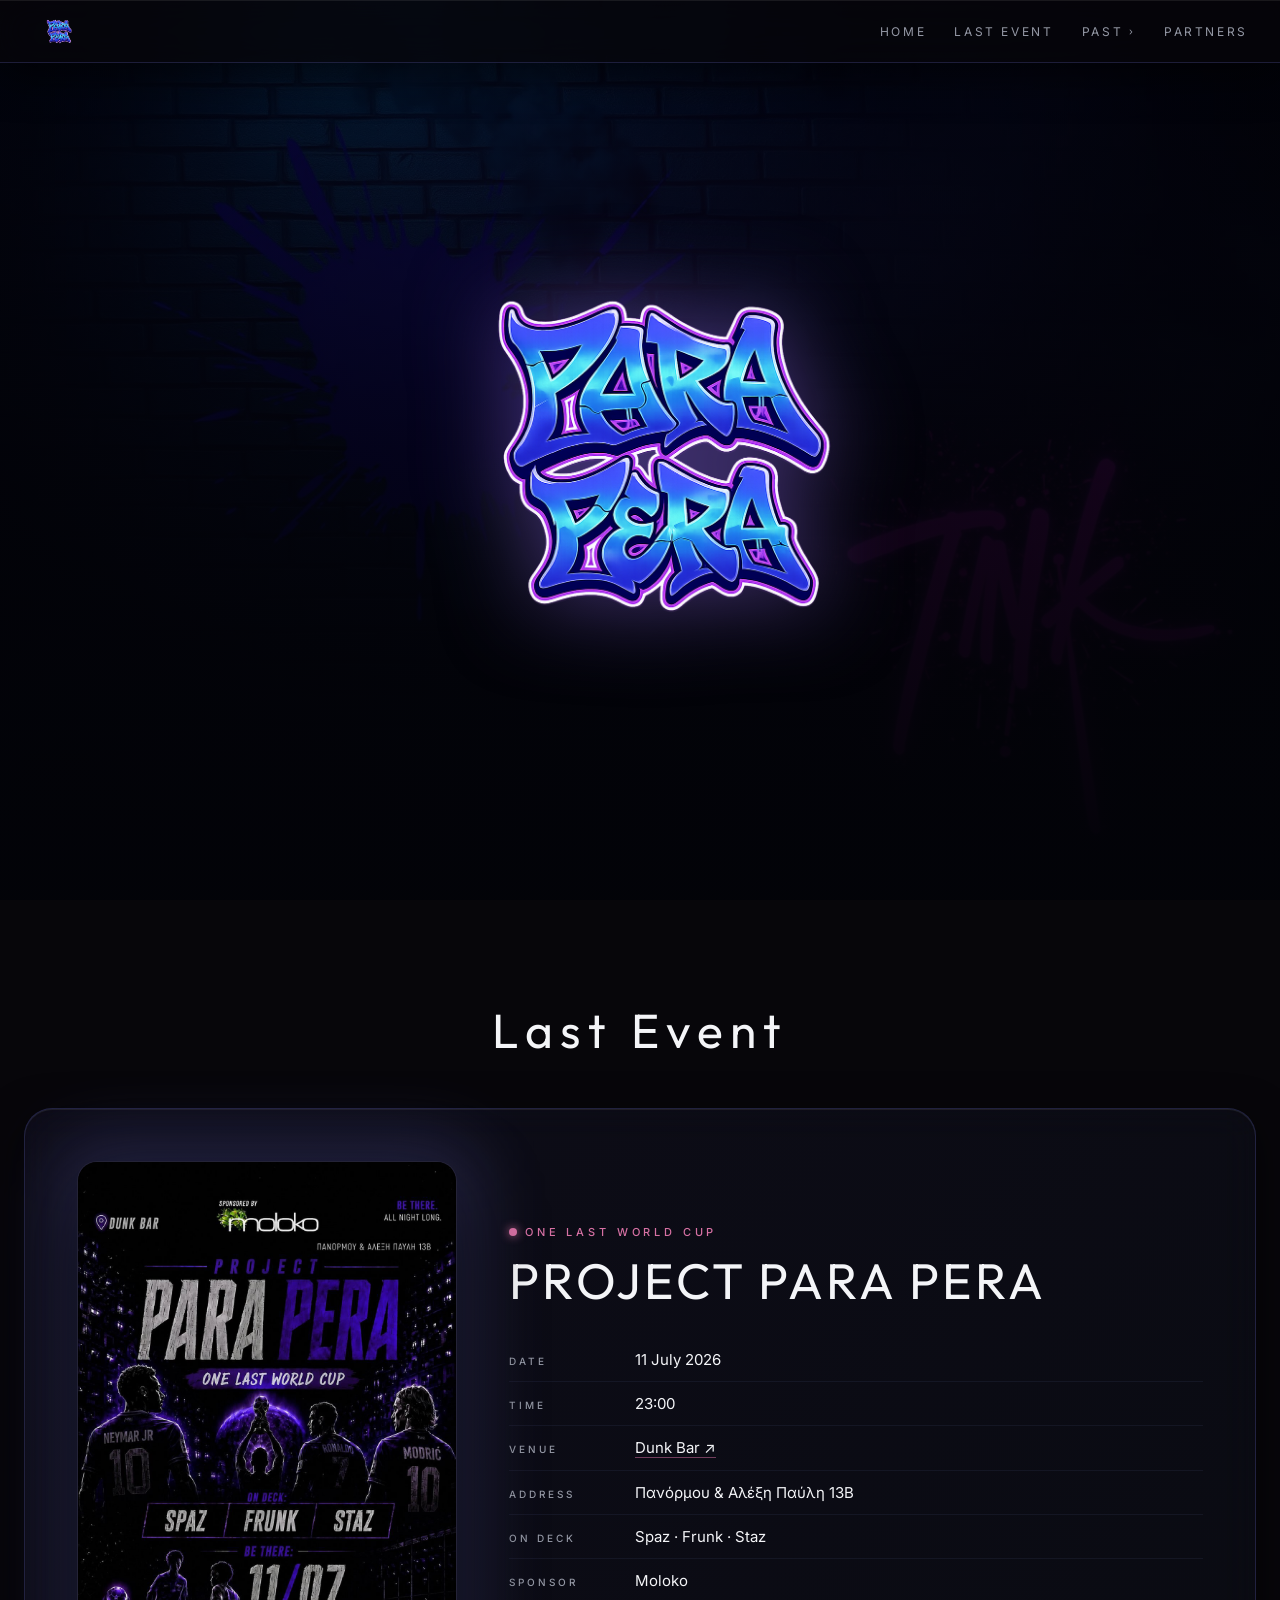
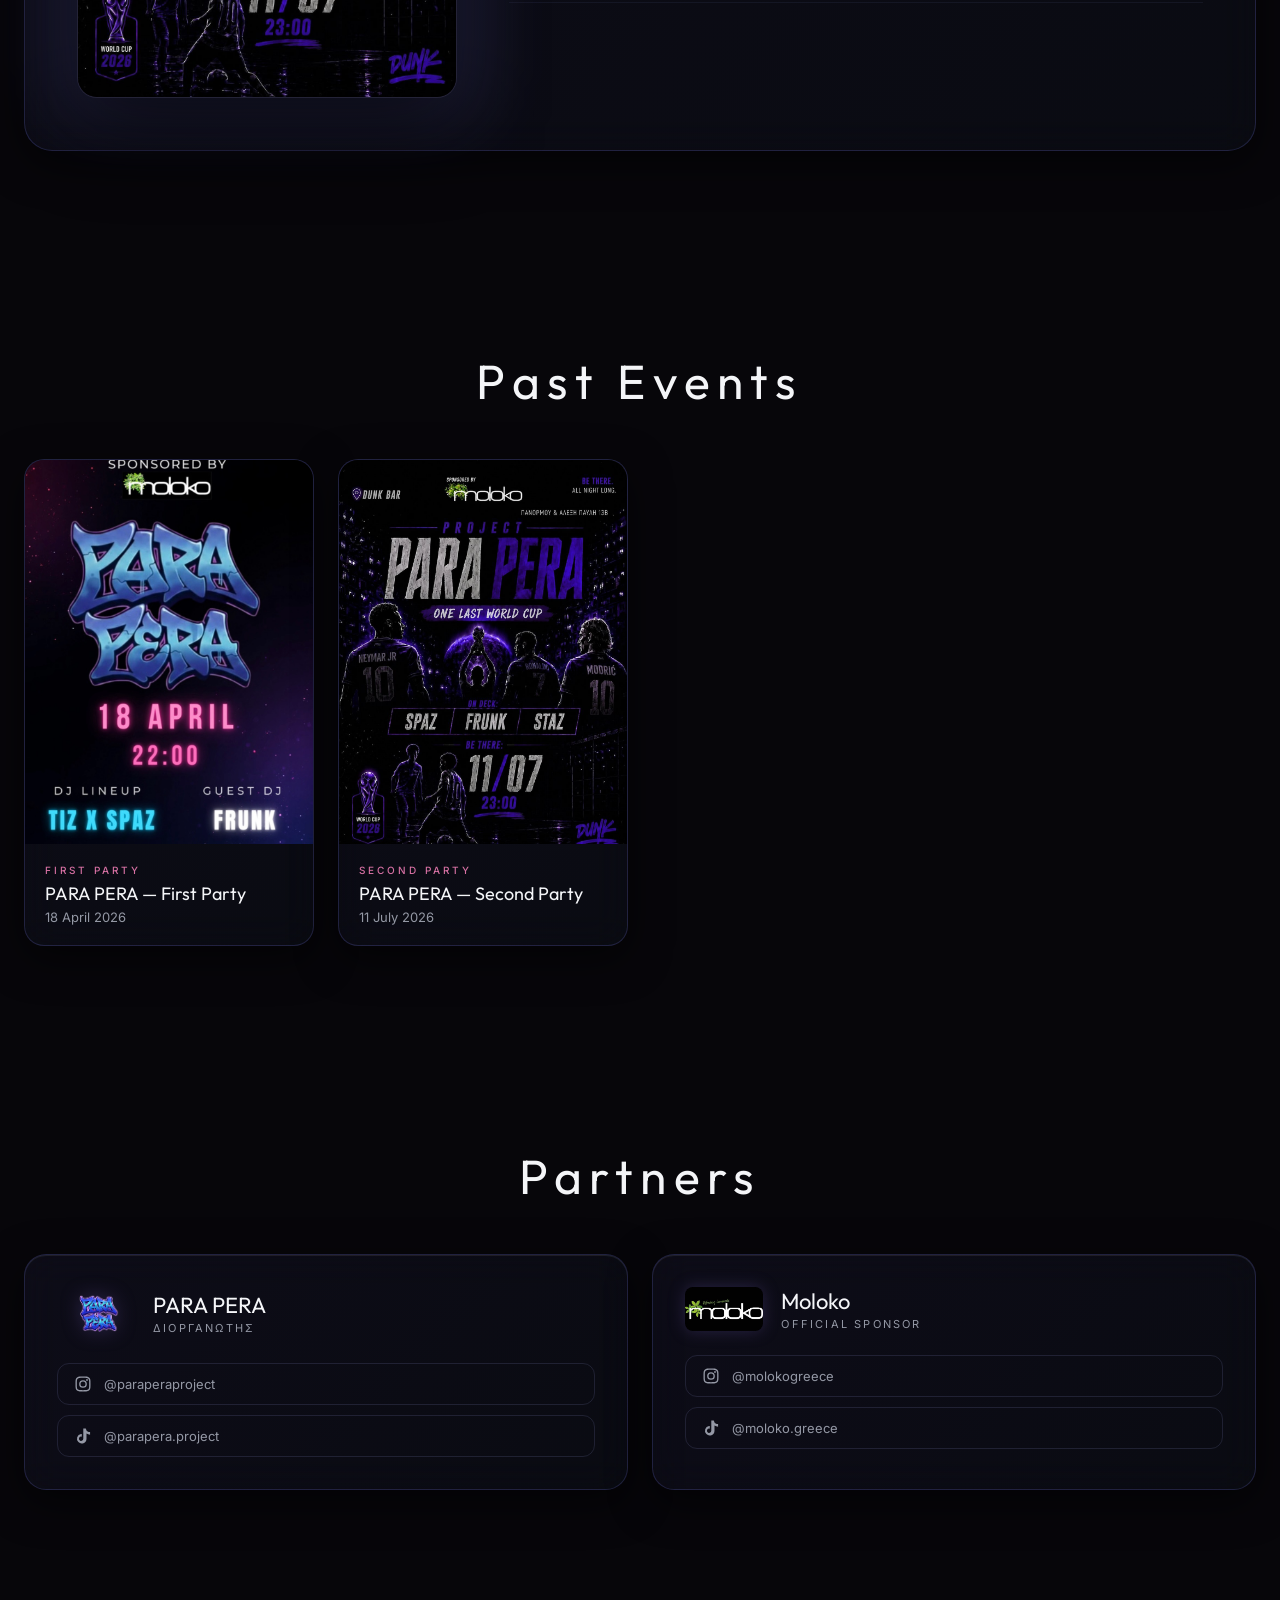
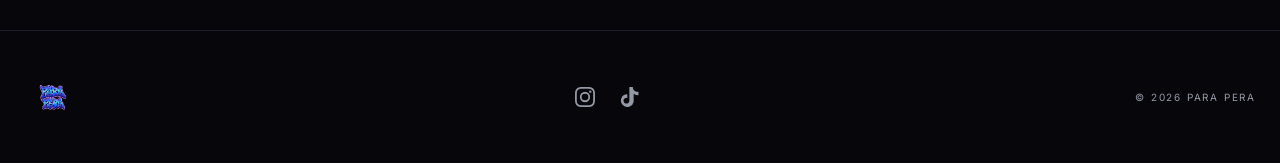
==== commit 346edf38: "Add files via upload" ====
--- a/index.html
+++ b/index.html
@@ -68,10 +68,7 @@
   <div class="hero-inner">
     <img src="logo.png" alt="PARA PERA" class="hero-logo float" width="680" height="453">
   </div>
-  <a href="#next" class="hero-scroll-indicator" aria-label="Scroll down to events">
-    <span>EXPLORE</span>
-    <svg viewBox="0 0 24 24" width="18" height="18" fill="none" stroke="currentColor" stroke-width="2"><path d="M7 13l5 5 5-5M7 6l5 5 5-5"/></svg>
-  </a>
+
 </section>
 
 <!-- LAST / NEXT EVENT -->
